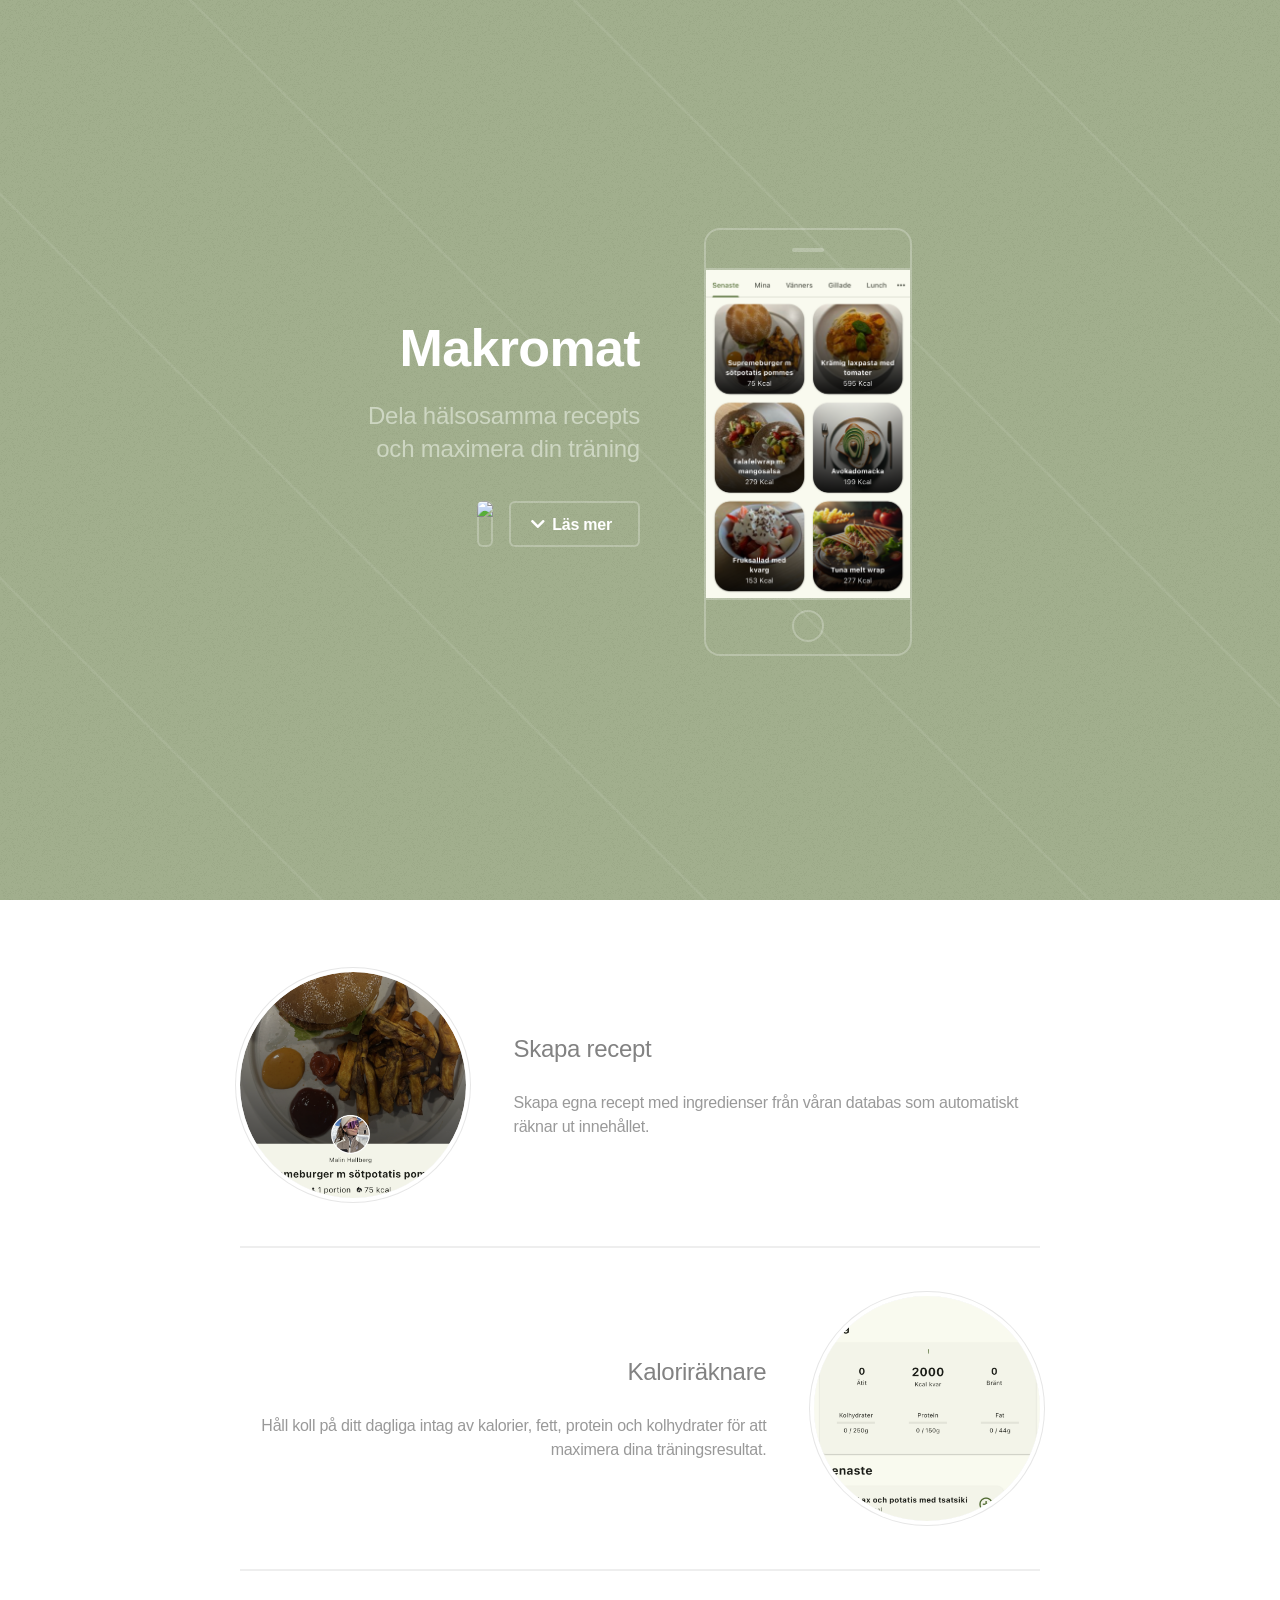
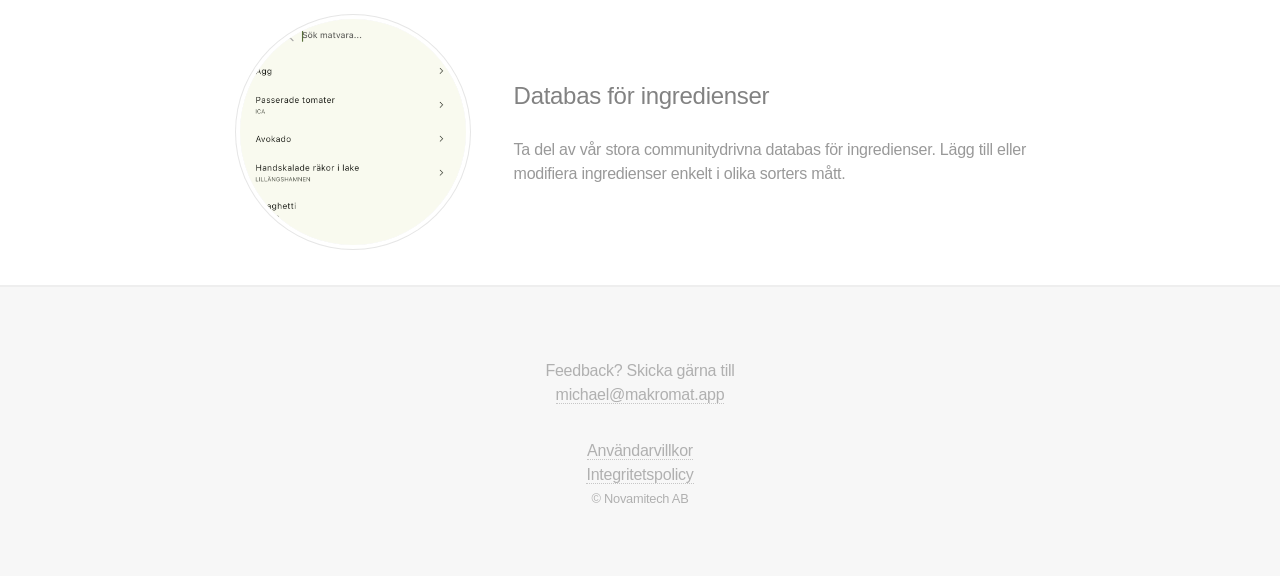
==== index.html @ b559d8cb "add debug log" ====
<!DOCTYPE HTML>
<!--
	Fractal by HTML5 UP
	html5up.net | @ajlkn
	Free for personal and commercial use under the CCA 3.0 license (html5up.net/license)
-->
<html>
	<head>
		  <!-- Open Graph meta tags for social sharing -->
		<meta property="og:title" content="Amazing Recipe on Gains">
		<meta property="og:description" content="Track your nutrition and discover great recipes">
		<meta property="og:image" content="images/screen4.png">
		<meta property="og:type" content="website">
		

		<title>Fractal by HTML5 UP</title>
		<meta charset="utf-8" />
		<meta name="viewport" content="width=device-width, initial-scale=1, user-scalable=no" />
		<link rel="stylesheet" href="assets/css/main.css" />
		<noscript><link rel="stylesheet" href="assets/css/noscript.css" /></noscript>
	</head>
	<body class="is-preload">

		<!-- Header -->
			<header id="header">
				<div class="content">
					<h1><a href="#">Makromat</a></h1>
					<p>Dela hälsosamma recepts <br />
						och maximera din träning
					</p>
					<ul class="actions">
						<li>
							<!-- <a style="border:0px;" href="https://apps.apple.com/app/id1551353775"> -->
								<a style="border:0px;" href="https://apps.apple.com/">
								<img 
								style="border:0px !important; padding:0px;"
								  class="button"
							   src="https://tools.applemediaservices.com/api/badges/download-on-the-app-store/black/en-us?size=250x83&amp;releaseDate=1276560000&h=7e7b68fad19738b5649a1bfb78ff46e9" 
								  >
							  </a>
					
						</li>
						<li><a href="#two" class="button icon solid fa-chevron-down scrolly">Läs mer</a></li>
					</ul>
				</div>
				<div class="image phone"><div class="inner"><img src="images/screen4.png" alt="" /></div></div>
			</header>

		<!-- One -->
			<!-- <section id="one" class="wrapper style2 special">
				<header class="major">
					<h2>Sed ipsum magna lorem tempus amet<br />
					vehicula et gravida elementum</h2>
				</header>
				<ul class="icons major">
					<li><span class="icon solid fa-camera-retro"><span class="label">Shoot</span></span></li>
					<li><span class="icon solid fa-sync"><span class="label">Process</span></span></li>
					<li><span class="icon solid fa-cloud"><span class="label">Upload</span></span></li>
				</ul>
			</section> -->

		<!-- Two -->
			<section id="two" class="wrapper">
				<div class="inner alt">
					<section class="spotlight">
						<div class="image"><img src="images/img1.png" alt="" /></div>
						<div class="content">
							<h3>Skapa recept</h3>
							<p>Skapa egna recept med ingredienser från våran databas som automatiskt räknar ut innehållet.</p>
						</div>
					</section>
					<section class="spotlight">
						<div class="image"><img src="images/img2.png" alt="" /></div>
						<div class="content">
							<h3>Kaloriräknare</h3>
							<p>Håll koll på ditt dagliga intag av kalorier, fett, protein och kolhydrater för att maximera dina träningsresultat.</p>
						</div>
					</section>
					<section class="spotlight">
						<div class="image" ><img src="images/img3.png" alt="" /></div>
						<div class="content">
							<h3>Databas för ingredienser</h3>
							<p>Ta del av vår stora communitydrivna databas för ingredienser. Lägg till eller modifiera ingredienser enkelt i olika sorters mått.</p>
						</div>
					</section>
					<!-- <section class="special">
						<ul class="icons labeled">
							<li><span class="icon solid fa-camera-retro"><span class="label">Ipsum lorem accumsan</span></span></li>
							<li><span class="icon solid fa-sync"><span class="label">Sed vehicula elementum</span></span></li>
							<li><span class="icon solid fa-cloud"><span class="label">Elit fusce consequat</span></span></li>
							<li><span class="icon solid fa-code"><span class="label">Lorem nullam tempus</span></span></li>
							<li><span class="icon solid fa-desktop"><span class="label">Adipiscing amet sapien</span></span></li>
						</ul>
					</section> -->
				</div>
			</section>

		<!-- Three -->
			<!-- <section id="three" class="wrapper style2 special">
				<header class="major">
					<h2>Magna leo sapien gravida</h2>
					<p>Gravida at leo elementum elit fusce accumsan dui libero, quis vehicula<br />
					lectus ultricies eu. In convallis amet leo sapien iaculis efficitur.</p>
				</header>
				<ul class="actions special">
					<li><a href="#" class="button primary icon solid fa-download">Download</a></li>
					<li><a href="#" class="button">Learn More</a></li>
				</ul>
			</section> -->

		<!-- Four -->
		<!--
			<section id="four" class="wrapper">
				<div class="inner">

					<header class="major">
						<h2>Elements</h2>
					</header>

					<section>
						<h4>Text</h4>
						<p>This is <b>bold</b> and this is <strong>strong</strong>. This is <i>italic</i> and this is <em>emphasized</em>.
						This is <sup>superscript</sup> text and this is <sub>subscript</sub> text.
						This is <u>underlined</u> and this is code: <code>for (;;) { ... }</code>. Finally, <a href="#">this is a link</a>.</p>
						<hr />
						<header>
							<h4>Heading with a Subtitle</h4>
							<p>Lorem ipsum dolor sit amet nullam id egestas urna aliquam</p>
						</header>
						<p>Nunc lacinia ante nunc ac lobortis. Interdum adipiscing gravida odio porttitor sem non mi integer non faucibus ornare mi ut ante amet placerat aliquet. Volutpat eu sed ante lacinia sapien lorem accumsan varius montes viverra nibh in adipiscing blandit tempus accumsan.</p>
						<header>
							<h5>Heading with a Subtitle</h5>
							<p>Lorem ipsum dolor sit amet nullam id egestas urna aliquam</p>
						</header>
						<p>Nunc lacinia ante nunc ac lobortis. Interdum adipiscing gravida odio porttitor sem non mi integer non faucibus ornare mi ut ante amet placerat aliquet. Volutpat eu sed ante lacinia sapien lorem accumsan varius montes viverra nibh in adipiscing blandit tempus accumsan.</p>
						<hr />
						<h2>Heading Level 2</h2>
						<h3>Heading Level 3</h3>
						<h4>Heading Level 4</h4>
						<h5>Heading Level 5</h5>
						<h6>Heading Level 6</h6>
						<hr />
						<h5>Blockquote</h5>
						<blockquote>Fringilla nisl. Donec accumsan interdum nisi, quis tincidunt felis sagittis eget tempus euismod. Vestibulum ante ipsum primis in faucibus vestibulum. Blandit adipiscing eu felis iaculis volutpat ac adipiscing accumsan faucibus. Vestibulum ante ipsum primis in faucibus lorem ipsum dolor sit amet nullam adipiscing eu felis.</blockquote>
						<h5>Preformatted</h5>
						<pre><code>i = 0;

while (!deck.isInOrder()) {
  print 'Iteration ' + i;
  deck.shuffle();
  i++;
}

print 'It took ' + i + ' iterations to sort the deck.';</code></pre>
					</section>

					<section>
						<h4>Lists</h4>
						<div class="row">
							<div class="col-6 col-12-medium">
								<h5>Unordered</h5>
								<ul>
									<li>Dolor pulvinar etiam.</li>
									<li>Sagittis adipiscing.</li>
									<li>Felis enim feugiat.</li>
								</ul>
								<h5>Alternate</h5>
								<ul class="alt">
									<li>Dolor pulvinar etiam.</li>
									<li>Sagittis adipiscing.</li>
									<li>Felis enim feugiat.</li>
								</ul>
							</div>
							<div class="col-6 col-12-medium">
								<h5>Ordered</h5>
								<ol>
									<li>Dolor pulvinar etiam.</li>
									<li>Etiam vel felis viverra.</li>
									<li>Felis enim feugiat.</li>
									<li>Dolor pulvinar etiam.</li>
									<li>Etiam vel felis lorem.</li>
									<li>Felis enim et feugiat.</li>
								</ol>
								<h5>Icons</h5>
								<ul class="icons">
									<li><a href="#" class="icon brands fa-twitter"><span class="label">Twitter</span></a></li>
									<li><a href="#" class="icon brands fa-facebook-f"><span class="label">Facebook</span></a></li>
									<li><a href="#" class="icon brands fa-instagram"><span class="label">Instagram</span></a></li>
									<li><a href="#" class="icon brands fa-github"><span class="label">Github</span></a></li>
								</ul>
							</div>
						</div>
						<h5>Actions</h5>
						<div class="row">
							<div class="col-6 col-12-medium">
								<ul class="actions">
									<li><a href="#" class="button primary">Default</a></li>
									<li><a href="#" class="button">Default</a></li>
								</ul>
								<ul class="actions small">
									<li><a href="#" class="button primary small">Small</a></li>
									<li><a href="#" class="button small">Small</a></li>
								</ul>
								<ul class="actions stacked">
									<li><a href="#" class="button primary">Default</a></li>
									<li><a href="#" class="button">Default</a></li>
								</ul>
								<ul class="actions stacked">
									<li><a href="#" class="button primary small">Small</a></li>
									<li><a href="#" class="button small">Small</a></li>
								</ul>
							</div>
							<div class="col-6 col-12-medium">
								<ul class="actions stacked">
									<li><a href="#" class="button primary fit">Default</a></li>
									<li><a href="#" class="button fit">Default</a></li>
								</ul>
								<ul class="actions stacked">
									<li><a href="#" class="button primary small fit">Small</a></li>
									<li><a href="#" class="button small fit">Small</a></li>
								</ul>
							</div>
						</div>
					</section>

					<section>
						<h4>Table</h4>
						<h5>Default</h5>
						<div class="table-wrapper">
							<table>
								<thead>
									<tr>
										<th>Name</th>
										<th>Description</th>
										<th>Price</th>
									</tr>
								</thead>
								<tbody>
									<tr>
										<td>Item One</td>
										<td>Ante turpis integer aliquet porttitor.</td>
										<td>29.99</td>
									</tr>
									<tr>
										<td>Item Two</td>
										<td>Vis ac commodo adipiscing arcu aliquet.</td>
										<td>19.99</td>
									</tr>
									<tr>
										<td>Item Three</td>
										<td> Morbi faucibus arcu accumsan lorem.</td>
										<td>29.99</td>
									</tr>
									<tr>
										<td>Item Four</td>
										<td>Vitae integer tempus condimentum.</td>
										<td>19.99</td>
									</tr>
									<tr>
										<td>Item Five</td>
										<td>Ante turpis integer aliquet porttitor.</td>
										<td>29.99</td>
									</tr>
								</tbody>
								<tfoot>
									<tr>
										<td colspan="2"></td>
										<td>100.00</td>
									</tr>
								</tfoot>
							</table>
						</div>

						<h5>Alternate</h5>
						<div class="table-wrapper">
							<table class="alt">
								<thead>
									<tr>
										<th>Name</th>
										<th>Description</th>
										<th>Price</th>
									</tr>
								</thead>
								<tbody>
									<tr>
										<td>Item One</td>
										<td>Ante turpis integer aliquet porttitor.</td>
										<td>29.99</td>
									</tr>
									<tr>
										<td>Item Two</td>
										<td>Vis ac commodo adipiscing arcu aliquet.</td>
										<td>19.99</td>
									</tr>
									<tr>
										<td>Item Three</td>
										<td> Morbi faucibus arcu accumsan lorem.</td>
										<td>29.99</td>
									</tr>
									<tr>
										<td>Item Four</td>
										<td>Vitae integer tempus condimentum.</td>
										<td>19.99</td>
									</tr>
									<tr>
										<td>Item Five</td>
										<td>Ante turpis integer aliquet porttitor.</td>
										<td>29.99</td>
									</tr>
								</tbody>
								<tfoot>
									<tr>
										<td colspan="2"></td>
										<td>100.00</td>
									</tr>
								</tfoot>
							</table>
						</div>
					</section>

					<section>
						<h4>Buttons</h4>
						<ul class="actions">
							<li><a href="#" class="button primary">Primary</a></li>
							<li><a href="#" class="button">Default</a></li>
						</ul>
						<ul class="actions">
							<li><a href="#" class="button large">Large</a></li>
							<li><a href="#" class="button">Default</a></li>
							<li><a href="#" class="button small">Small</a></li>
						</ul>
						<ul class="actions fit">
							<li><a href="#" class="button fit">Fit</a></li>
							<li><a href="#" class="button primary fit">Fit</a></li>
							<li><a href="#" class="button fit">Fit</a></li>
						</ul>
						<ul class="actions fit small">
							<li><a href="#" class="button primary fit small">Fit + Small</a></li>
							<li><a href="#" class="button fit small">Fit + Small</a></li>
							<li><a href="#" class="button primary fit small">Fit + Small</a></li>
						</ul>
						<ul class="actions">
							<li><a href="#" class="button primary icon solid fa-download">Icon</a></li>
							<li><a href="#" class="button icon solid fa-download">Icon</a></li>
						</ul>
						<ul class="actions">
							<li><span class="button primary disabled">Disabled</span></li>
							<li><span class="button disabled">Disabled</span></li>
						</ul>
					</section>

					<section>
						<h4>Form</h4>
						<form method="post" action="#">
							<div class="row gtr-uniform">
								<div class="col-6 col-12-xsmall">
									<input type="text" name="demo-name" id="demo-name" value="" placeholder="Name" />
								</div>
								<div class="col-6 col-12-xsmall">
									<input type="email" name="demo-email" id="demo-email" value="" placeholder="Email" />
								</div>
								<div class="col-12">
									<select name="demo-category" id="demo-category">
										<option value="">- Category -</option>
										<option value="1">Manufacturing</option>
										<option value="1">Shipping</option>
										<option value="1">Administration</option>
										<option value="1">Human Resources</option>
									</select>
								</div>
								<div class="col-4 col-12-small">
									<input type="radio" id="demo-priority-low" name="demo-priority" checked>
									<label for="demo-priority-low">Low</label>
								</div>
								<div class="col-4 col-12-small">
									<input type="radio" id="demo-priority-normal" name="demo-priority">
									<label for="demo-priority-normal">Normal</label>
								</div>
								<div class="col-4 col-12-small">
									<input type="radio" id="demo-priority-high" name="demo-priority">
									<label for="demo-priority-high">High</label>
								</div>
								<div class="col-6 col-12-small">
									<input type="checkbox" id="demo-copy" name="demo-copy">
									<label for="demo-copy">Email me a copy</label>
								</div>
								<div class="col-6 col-12-small">
									<input type="checkbox" id="demo-human" name="demo-human" checked>
									<label for="demo-human">Not a robot</label>
								</div>
								<div class="col-12">
									<textarea name="demo-message" id="demo-message" placeholder="Enter your message" rows="6"></textarea>
								</div>
								<div class="col-12">
									<ul class="actions">
										<li><input type="submit" value="Send Message" class="primary" /></li>
										<li><input type="reset" value="Reset" /></li>
									</ul>
								</div>
							</div>
						</form>
					</section>

					<section>
						<h4>Image</h4>
						<h5>Fit</h5>
						<div class="box alt">
							<div class="row gtr-uniform">
								<div class="col-12"><span class="image fit"><img src="images/pic04.jpg" alt="" /></span></div>
								<div class="col-4"><span class="image fit"><img src="images/pic01.jpg" alt="" /></span></div>
								<div class="col-4"><span class="image fit"><img src="images/pic02.jpg" alt="" /></span></div>
								<div class="col-4"><span class="image fit"><img src="images/pic03.jpg" alt="" /></span></div>
								<div class="col-4"><span class="image fit"><img src="images/pic02.jpg" alt="" /></span></div>
								<div class="col-4"><span class="image fit"><img src="images/pic03.jpg" alt="" /></span></div>
								<div class="col-4"><span class="image fit"><img src="images/pic01.jpg" alt="" /></span></div>
								<div class="col-4"><span class="image fit"><img src="images/pic03.jpg" alt="" /></span></div>
								<div class="col-4"><span class="image fit"><img src="images/pic01.jpg" alt="" /></span></div>
								<div class="col-4"><span class="image fit"><img src="images/pic02.jpg" alt="" /></span></div>
							</div>
						</div>
						<h5>Left &amp; Right</h5>
						<p><span class="image left"><img src="images/pic05.jpg" alt="" /></span>Fringilla nisl. Donec accumsan interdum nisi, quis tincidunt felis sagittis eget. tempus euismod. Vestibulum ante ipsum primis in faucibus vestibulum. Blandit adipiscing eu felis iaculis volutpat ac adipiscing accumsan eu faucibus. Integer ac pellentesque praesent tincidunt felis sagittis eget. tempus euismod. Vestibulum ante ipsum primis in faucibus vestibulum. Blandit adipiscing eu felis iaculis volutpat ac adipiscing accumsan eu faucibus. Integer ac pellentesque praesent. Donec accumsan interdum nisi, quis tincidunt felis sagittis eget. tempus euismod. Vestibulum ante ipsum primis in faucibus vestibulum. Blandit adipiscing eu felis iaculis volutpat ac adipiscing accumsan eu faucibus. Integer ac pellentesque praesent tincidunt felis sagittis eget. tempus euismod. Vestibulum ante ipsum primis in faucibus vestibulum. Blandit adipiscing eu felis iaculis volutpat ac adipiscing accumsan eu faucibus. Integer ac pellentesque praesent. Blandit adipiscing eu felis iaculis volutpat ac adipiscing accumsan eu faucibus. Integer ac pellentesque praesent tincidunt felis sagittis eget. tempus euismod. Vestibulum ante ipsum primis in faucibus vestibulum. Blandit adipiscing eu felis iaculis volutpat ac adipiscing accumsan eu faucibus. Integer ac pellentesque praesent.</p>
						<p><span class="image right"><img src="images/pic05.jpg" alt="" /></span>Fringilla nisl. Donec accumsan interdum nisi, quis tincidunt felis sagittis eget. tempus euismod. Vestibulum ante ipsum primis in faucibus vestibulum. Blandit adipiscing eu felis iaculis volutpat ac adipiscing accumsan eu faucibus. Integer ac pellentesque praesent tincidunt felis sagittis eget. tempus euismod. Vestibulum ante ipsum primis in faucibus vestibulum. Blandit adipiscing eu felis iaculis volutpat ac adipiscing accumsan eu faucibus. Integer ac pellentesque praesent. Donec accumsan interdum nisi, quis tincidunt felis sagittis eget. tempus euismod. Vestibulum ante ipsum primis in faucibus vestibulum. Blandit adipiscing eu felis iaculis volutpat ac adipiscing accumsan eu faucibus. Integer ac pellentesque praesent tincidunt felis sagittis eget. tempus euismod. Vestibulum ante ipsum primis in faucibus vestibulum. Blandit adipiscing eu felis iaculis volutpat ac adipiscing accumsan eu faucibus. Integer ac pellentesque praesent. Blandit adipiscing eu felis iaculis volutpat ac adipiscing accumsan eu faucibus. Integer ac pellentesque praesent tincidunt felis sagittis eget. tempus euismod. Vestibulum ante ipsum primis in faucibus vestibulum. Blandit adipiscing eu felis iaculis volutpat ac adipiscing accumsan eu faucibus. Integer ac pellentesque praesent.</p>
					</section>

				</div>
			</section>
		-->

		<!-- Footer -->
			<footer id="footer">
				Feedback? Skicka gärna till <br/> 
				<a href="mailto:your-email@example.com">michael@makromat.app</a></p>
				<a href="terms.html">Användarvillkor</a><br>
				<a href="privacy.html">Integritetspolicy</a>
				<p class="copyright">&copy; Novamitech AB</p>
				
			</footer>

		<!-- Scripts -->
			<script src="assets/js/jquery.min.js"></script>
			<script src="assets/js/jquery.scrolly.min.js"></script>
			<script src="assets/js/browser.min.js"></script>
			<script src="assets/js/breakpoints.min.js"></script>
			<script src="assets/js/util.js"></script>
			<script src="assets/js/main.js"></script>


		
			<script>

				function handleDeepLink() {
					const path = window.location.pathname;
					const search = window.location.search;

					console.log("path: " + path);
					console.log("search: " + search);
					
					// If this is a recipe share link, try to open the app
					if (path.startsWith('/recipe/')) {
						// Try to open the app with custom scheme
						const appUrl = `makromat://${path}${search}`;
						window.location.href = appUrl;
						// Fallback to app store after a delay
						setTimeout(() => {
						window.location.href = 'https://apps.apple.com/app/gains-makromat/id6737398853';
						}, 2000);
						return;
					}
					}
					
					
					window.addEventListener('load', function(ev) {
					console.log("load");
					handleDeepLink();
					});
			</script>
	</body>
</html>
---- assets/css/main.css ----
@import url(fontawesome-all.min.css);

/*
	Fractal by HTML5 UP
	html5up.net | @ajlkn
	Free for personal and commercial use under the CCA 3.0 license (html5up.net/license)
*/

  .apple {
	
	height:49px;
  }


html, body, div, span, applet, object,
iframe, h1, h2, h3, h4, h5, h6, p, blockquote,
pre, a, abbr, acronym, address, big, cite,
code, del, dfn, em, img, ins, kbd, q, s, samp,
small, strike, strong, sub, sup, tt, var, b,
u, i, center, dl, dt, dd, ol, ul, li, fieldset,
form, label, legend, table, caption, tbody,
tfoot, thead, tr, th, td, article, aside,
canvas, details, embed, figure, figcaption,
footer, header, hgroup, menu, nav, output, ruby,
section, summary, time, mark, audio, video {
	margin: 0;
	padding: 0;
	border: 0;
	font-size: 100%;
	font: inherit;
	vertical-align: baseline;}

article, aside, details, figcaption, figure,
footer, header, hgroup, menu, nav, section {
	display: block;}

body {
	line-height: 1;
}

ol, ul {
	list-style: none;
}

blockquote, q {
	quotes: none;
}

	blockquote:before, blockquote:after, q:before, q:after {
		content: '';
		content: none;
	}

table {
	border-collapse: collapse;
	border-spacing: 0;
}

body {
	-webkit-text-size-adjust: none;
}

mark {
	background-color: transparent;
	color: inherit;
}

input::-moz-focus-inner {
	border: 0;
	padding: 0;
}

input, select, textarea {
	-moz-appearance: none;
	-webkit-appearance: none;
	-ms-appearance: none;
	appearance: none;
}

/* Basic */

	@-ms-viewport {
		width: device-width;
	}

	body {
		-ms-overflow-style: scrollbar;
	}

	@media screen and (max-width: 360px) {

		html, body {
			min-width: 320px;
		}

	}

	html {
		box-sizing: border-box;
	}

	*, *:before, *:after {
		box-sizing: inherit;
	}

	body {
		background: #ffffff;
	}

		body.is-preload *, body.is-preload *:before, body.is-preload *:after {
			-moz-animation: none !important;
			-webkit-animation: none !important;
			-ms-animation: none !important;
			animation: none !important;
			-moz-transition: none !important;
			-webkit-transition: none !important;
			-ms-transition: none !important;
			transition: none !important;
		}

/* Type */

	body {
		color: #999999;
	}

	html, input, select, textarea {
		font-size: 16pt;
	}

		@media screen and (max-width: 1680px) {

			html, input, select, textarea {
				font-size: 13pt;
			}

		}

		@media screen and (max-width: 1280px) {

			html, input, select, textarea {
				font-size: 12pt;
			}

		}

		@media screen and (max-width: 360px) {

			html, input, select, textarea {
				font-size: 11pt;
			}

		}

	body, input, select, textarea {
		font-family: Arial, Helvetica, sans-serif;
		font-weight: normal;
		line-height: 1.5em;
		letter-spacing: -0.015em;
	}

	a {
		-moz-transition: color 0.2s ease-in-out, border-bottom-color 0.2s ease-in-out;
		-webkit-transition: color 0.2s ease-in-out, border-bottom-color 0.2s ease-in-out;
		-ms-transition: color 0.2s ease-in-out, border-bottom-color 0.2s ease-in-out;
		transition: color 0.2s ease-in-out, border-bottom-color 0.2s ease-in-out;
		text-decoration: none;
		border-bottom: dotted 1px;
	}

		a:hover {
			border-bottom-color: transparent !important;
		}

	strong, b {
		font-weight: bold;
	}

	em, i {
		font-style: italic;
	}

	p {
		margin: 0 0 2em 0;
	}

	h1, h2, h3, h4, h5, h6 {
		font-weight: normal;
		line-height: 1em;
		margin: 0 0 1em 0;
		letter-spacing: -0.0125em;
	}

		h1 a, h2 a, h3 a, h4 a, h5 a, h6 a {
			color: inherit;
			text-decoration: none;
			border-bottom: none;
		}

		@media screen and (max-width: 980px) {

			h1 br, h2 br, h3 br, h4 br, h5 br, h6 br {
				display: none;
			}

		}

	h2 {
		font-size: 1.75em;
		line-height: 1.5em;
	}

	h3 {
		font-size: 1.5em;
		line-height: 1.5em;
	}

	h4 {
		font-size: 1.1em;
		line-height: 1.5em;
	}

	h5 {
		font-size: 0.9em;
		line-height: 1.5em;
	}

	h6 {
		font-size: 0.7em;
		line-height: 1.5em;
	}

	@media screen and (max-width: 736px) {

		h2 {
			font-size: 1.25em;
		}

		h3 {
			font-size: 1.2em;
		}

		h4 {
			font-size: 1em;
		}

	}

	sub {
		font-size: 0.8em;
		position: relative;
		top: 0.5em;
	}

	sup {
		font-size: 0.8em;
		position: relative;
		top: -0.5em;
	}

	blockquote {
		border-left-style: solid;
		border-left-width: 4px;
		font-style: italic;
		margin: 0 0 2em 0;
		padding: 0.5em 0 0.5em 2em;
	}

	code {
		border-radius: 6px;
		border-style: solid;
		border-width: 1px;
		font-family: "Courier New", monospace;
		font-size: 0.9em;
		margin: 0 0.25em;
		padding: 0.25em 0.65em;
	}

	pre {
		-webkit-overflow-scrolling: touch;
		font-family: "Courier New", monospace;
		font-size: 0.9em;
		margin: 0 0 2em 0;
	}

		pre code {
			display: block;
			line-height: 1.75em;
			padding: 1em 1.5em;
			overflow-x: auto;
		}

	hr {
		border: 0;
		border-bottom-style: solid;
		border-bottom-width: 1px;
		margin: 2em 0;
	}

		hr.major {
			margin: 3em 0;
		}

	.align-left {
		text-align: left;
	}

	.align-center {
		text-align: center;
	}

	.align-right {
		text-align: right;
	}

	input, select, textarea {
		color: #999999;
	}

	a {
		color: inherit;
		border-bottom-color: #d6d6d6;
	}

		a:hover {
			color: #4696e5;
		}

	strong, b {
		color: #828282;
	}

	h1, h2, h3, h4, h5, h6 {
		color: #828282;
	}

	blockquote {
		border-left-color: #e6e6e6;
	}

	code {
		background: rgba(144, 144, 144, 0.075);
		border-color: #e6e6e6;
	}

	hr {
		border-bottom-color: #e6e6e6;
	}

/* Row */

	.row {
		display: flex;
		flex-wrap: wrap;
		box-sizing: border-box;
		align-items: stretch;
	}

		.row > * {
			box-sizing: border-box;
		}

		.row.gtr-uniform > * > :last-child {
			margin-bottom: 0;
		}

		.row.aln-left {
			justify-content: flex-start;
		}

		.row.aln-center {
			justify-content: center;
		}

		.row.aln-right {
			justify-content: flex-end;
		}

		.row.aln-top {
			align-items: flex-start;
		}

		.row.aln-middle {
			align-items: center;
		}

		.row.aln-bottom {
			align-items: flex-end;
		}

		.row > .imp {
			order: -1;
		}

		.row > .col-1 {
			width: 8.33333%;
		}

		.row > .off-1 {
			margin-left: 8.33333%;
		}

		.row > .col-2 {
			width: 16.66667%;
		}

		.row > .off-2 {
			margin-left: 16.66667%;
		}

		.row > .col-3 {
			width: 25%;
		}

		.row > .off-3 {
			margin-left: 25%;
		}

		.row > .col-4 {
			width: 33.33333%;
		}

		.row > .off-4 {
			margin-left: 33.33333%;
		}

		.row > .col-5 {
			width: 41.66667%;
		}

		.row > .off-5 {
			margin-left: 41.66667%;
		}

		.row > .col-6 {
			width: 50%;
		}

		.row > .off-6 {
			margin-left: 50%;
		}

		.row > .col-7 {
			width: 58.33333%;
		}

		.row > .off-7 {
			margin-left: 58.33333%;
		}

		.row > .col-8 {
			width: 66.66667%;
		}

		.row > .off-8 {
			margin-left: 66.66667%;
		}

		.row > .col-9 {
			width: 75%;
		}

		.row > .off-9 {
			margin-left: 75%;
		}

		.row > .col-10 {
			width: 83.33333%;
		}

		.row > .off-10 {
			margin-left: 83.33333%;
		}

		.row > .col-11 {
			width: 91.66667%;
		}

		.row > .off-11 {
			margin-left: 91.66667%;
		}

		.row > .col-12 {
			width: 100%;
		}

		.row > .off-12 {
			margin-left: 100%;
		}

		.row.gtr-0 {
			margin-top: 0;
			margin-left: 0em;
		}

			.row.gtr-0 > * {
				padding: 0 0 0 0em;
			}

			.row.gtr-0.gtr-uniform {
				margin-top: 0em;
			}

				.row.gtr-0.gtr-uniform > * {
					padding-top: 0em;
				}

		.row.gtr-25 {
			margin-top: 0;
			margin-left: -0.375em;
		}

			.row.gtr-25 > * {
				padding: 0 0 0 0.375em;
			}

			.row.gtr-25.gtr-uniform {
				margin-top: -0.375em;
			}

				.row.gtr-25.gtr-uniform > * {
					padding-top: 0.375em;
				}

		.row.gtr-50 {
			margin-top: 0;
			margin-left: -0.75em;
		}

			.row.gtr-50 > * {
				padding: 0 0 0 0.75em;
			}

			.row.gtr-50.gtr-uniform {
				margin-top: -0.75em;
			}

				.row.gtr-50.gtr-uniform > * {
					padding-top: 0.75em;
				}

		.row {
			margin-top: 0;
			margin-left: -1.5em;
		}

			.row > * {
				padding: 0 0 0 1.5em;
			}

			.row.gtr-uniform {
				margin-top: -1.5em;
			}

				.row.gtr-uniform > * {
					padding-top: 1.5em;
				}

		.row.gtr-150 {
			margin-top: 0;
			margin-left: -2.25em;
		}

			.row.gtr-150 > * {
				padding: 0 0 0 2.25em;
			}

			.row.gtr-150.gtr-uniform {
				margin-top: -2.25em;
			}

				.row.gtr-150.gtr-uniform > * {
					padding-top: 2.25em;
				}

		.row.gtr-200 {
			margin-top: 0;
			margin-left: -3em;
		}

			.row.gtr-200 > * {
				padding: 0 0 0 3em;
			}

			.row.gtr-200.gtr-uniform {
				margin-top: -3em;
			}

				.row.gtr-200.gtr-uniform > * {
					padding-top: 3em;
				}

		@media screen and (max-width: 1680px) {

			.row {
				display: flex;
				flex-wrap: wrap;
				box-sizing: border-box;
				align-items: stretch;
			}

				.row > * {
					box-sizing: border-box;
				}

				.row.gtr-uniform > * > :last-child {
					margin-bottom: 0;
				}

				.row.aln-left {
					justify-content: flex-start;
				}

				.row.aln-center {
					justify-content: center;
				}

				.row.aln-right {
					justify-content: flex-end;
				}

				.row.aln-top {
					align-items: flex-start;
				}

				.row.aln-middle {
					align-items: center;
				}

				.row.aln-bottom {
					align-items: flex-end;
				}

				.row > .imp-xlarge {
					order: -1;
				}

				.row > .col-1-xlarge {
					width: 8.33333%;
				}

				.row > .off-1-xlarge {
					margin-left: 8.33333%;
				}

				.row > .col-2-xlarge {
					width: 16.66667%;
				}

				.row > .off-2-xlarge {
					margin-left: 16.66667%;
				}

				.row > .col-3-xlarge {
					width: 25%;
				}

				.row > .off-3-xlarge {
					margin-left: 25%;
				}

				.row > .col-4-xlarge {
					width: 33.33333%;
				}

				.row > .off-4-xlarge {
					margin-left: 33.33333%;
				}

				.row > .col-5-xlarge {
					width: 41.66667%;
				}

				.row > .off-5-xlarge {
					margin-left: 41.66667%;
				}

				.row > .col-6-xlarge {
					width: 50%;
				}

				.row > .off-6-xlarge {
					margin-left: 50%;
				}

				.row > .col-7-xlarge {
					width: 58.33333%;
				}

				.row > .off-7-xlarge {
					margin-left: 58.33333%;
				}

				.row > .col-8-xlarge {
					width: 66.66667%;
				}

				.row > .off-8-xlarge {
					margin-left: 66.66667%;
				}

				.row > .col-9-xlarge {
					width: 75%;
				}

				.row > .off-9-xlarge {
					margin-left: 75%;
				}

				.row > .col-10-xlarge {
					width: 83.33333%;
				}

				.row > .off-10-xlarge {
					margin-left: 83.33333%;
				}

				.row > .col-11-xlarge {
					width: 91.66667%;
				}

				.row > .off-11-xlarge {
					margin-left: 91.66667%;
				}

				.row > .col-12-xlarge {
					width: 100%;
				}

				.row > .off-12-xlarge {
					margin-left: 100%;
				}

				.row.gtr-0 {
					margin-top: 0;
					margin-left: 0em;
				}

					.row.gtr-0 > * {
						padding: 0 0 0 0em;
					}

					.row.gtr-0.gtr-uniform {
						margin-top: 0em;
					}

						.row.gtr-0.gtr-uniform > * {
							padding-top: 0em;
						}

				.row.gtr-25 {
					margin-top: 0;
					margin-left: -0.375em;
				}

					.row.gtr-25 > * {
						padding: 0 0 0 0.375em;
					}

					.row.gtr-25.gtr-uniform {
						margin-top: -0.375em;
					}

						.row.gtr-25.gtr-uniform > * {
							padding-top: 0.375em;
						}

				.row.gtr-50 {
					margin-top: 0;
					margin-left: -0.75em;
				}

					.row.gtr-50 > * {
						padding: 0 0 0 0.75em;
					}

					.row.gtr-50.gtr-uniform {
						margin-top: -0.75em;
					}

						.row.gtr-50.gtr-uniform > * {
							padding-top: 0.75em;
						}

				.row {
					margin-top: 0;
					margin-left: -1.5em;
				}

					.row > * {
						padding: 0 0 0 1.5em;
					}

					.row.gtr-uniform {
						margin-top: -1.5em;
					}

						.row.gtr-uniform > * {
							padding-top: 1.5em;
						}

				.row.gtr-150 {
					margin-top: 0;
					margin-left: -2.25em;
				}

					.row.gtr-150 > * {
						padding: 0 0 0 2.25em;
					}

					.row.gtr-150.gtr-uniform {
						margin-top: -2.25em;
					}

						.row.gtr-150.gtr-uniform > * {
							padding-top: 2.25em;
						}

				.row.gtr-200 {
					margin-top: 0;
					margin-left: -3em;
				}

					.row.gtr-200 > * {
						padding: 0 0 0 3em;
					}

					.row.gtr-200.gtr-uniform {
						margin-top: -3em;
					}

						.row.gtr-200.gtr-uniform > * {
							padding-top: 3em;
						}

		}

		@media screen and (max-width: 1280px) {

			.row {
				display: flex;
				flex-wrap: wrap;
				box-sizing: border-box;
				align-items: stretch;
			}

				.row > * {
					box-sizing: border-box;
				}

				.row.gtr-uniform > * > :last-child {
					margin-bottom: 0;
				}

				.row.aln-left {
					justify-content: flex-start;
				}

				.row.aln-center {
					justify-content: center;
				}

				.row.aln-right {
					justify-content: flex-end;
				}

				.row.aln-top {
					align-items: flex-start;
				}

				.row.aln-middle {
					align-items: center;
				}

				.row.aln-bottom {
					align-items: flex-end;
				}

				.row > .imp-large {
					order: -1;
				}

				.row > .col-1-large {
					width: 8.33333%;
				}

				.row > .off-1-large {
					margin-left: 8.33333%;
				}

				.row > .col-2-large {
					width: 16.66667%;
				}

				.row > .off-2-large {
					margin-left: 16.66667%;
				}

				.row > .col-3-large {
					width: 25%;
				}

				.row > .off-3-large {
					margin-left: 25%;
				}

				.row > .col-4-large {
					width: 33.33333%;
				}

				.row > .off-4-large {
					margin-left: 33.33333%;
				}

				.row > .col-5-large {
					width: 41.66667%;
				}

				.row > .off-5-large {
					margin-left: 41.66667%;
				}

				.row > .col-6-large {
					width: 50%;
				}

				.row > .off-6-large {
					margin-left: 50%;
				}

				.row > .col-7-large {
					width: 58.33333%;
				}

				.row > .off-7-large {
					margin-left: 58.33333%;
				}

				.row > .col-8-large {
					width: 66.66667%;
				}

				.row > .off-8-large {
					margin-left: 66.66667%;
				}

				.row > .col-9-large {
					width: 75%;
				}

				.row > .off-9-large {
					margin-left: 75%;
				}

				.row > .col-10-large {
					width: 83.33333%;
				}

				.row > .off-10-large {
					margin-left: 83.33333%;
				}

				.row > .col-11-large {
					width: 91.66667%;
				}

				.row > .off-11-large {
					margin-left: 91.66667%;
				}

				.row > .col-12-large {
					width: 100%;
				}

				.row > .off-12-large {
					margin-left: 100%;
				}

				.row.gtr-0 {
					margin-top: 0;
					margin-left: 0em;
				}

					.row.gtr-0 > * {
						padding: 0 0 0 0em;
					}

					.row.gtr-0.gtr-uniform {
						margin-top: 0em;
					}

						.row.gtr-0.gtr-uniform > * {
							padding-top: 0em;
						}

				.row.gtr-25 {
					margin-top: 0;
					margin-left: -0.375em;
				}

					.row.gtr-25 > * {
						padding: 0 0 0 0.375em;
					}

					.row.gtr-25.gtr-uniform {
						margin-top: -0.375em;
					}

						.row.gtr-25.gtr-uniform > * {
							padding-top: 0.375em;
						}

				.row.gtr-50 {
					margin-top: 0;
					margin-left: -0.75em;
				}

					.row.gtr-50 > * {
						padding: 0 0 0 0.75em;
					}

					.row.gtr-50.gtr-uniform {
						margin-top: -0.75em;
					}

						.row.gtr-50.gtr-uniform > * {
							padding-top: 0.75em;
						}

				.row {
					margin-top: 0;
					margin-left: -1.5em;
				}

					.row > * {
						padding: 0 0 0 1.5em;
					}

					.row.gtr-uniform {
						margin-top: -1.5em;
					}

						.row.gtr-uniform > * {
							padding-top: 1.5em;
						}

				.row.gtr-150 {
					margin-top: 0;
					margin-left: -2.25em;
				}

					.row.gtr-150 > * {
						padding: 0 0 0 2.25em;
					}

					.row.gtr-150.gtr-uniform {
						margin-top: -2.25em;
					}

						.row.gtr-150.gtr-uniform > * {
							padding-top: 2.25em;
						}

				.row.gtr-200 {
					margin-top: 0;
					margin-left: -3em;
				}

					.row.gtr-200 > * {
						padding: 0 0 0 3em;
					}

					.row.gtr-200.gtr-uniform {
						margin-top: -3em;
					}

						.row.gtr-200.gtr-uniform > * {
							padding-top: 3em;
						}

		}

		@media screen and (max-width: 980px) {

			.row {
				display: flex;
				flex-wrap: wrap;
				box-sizing: border-box;
				align-items: stretch;
			}

				.row > * {
					box-sizing: border-box;
				}

				.row.gtr-uniform > * > :last-child {
					margin-bottom: 0;
				}

				.row.aln-left {
					justify-content: flex-start;
				}

				.row.aln-center {
					justify-content: center;
				}

				.row.aln-right {
					justify-content: flex-end;
				}

				.row.aln-top {
					align-items: flex-start;
				}

				.row.aln-middle {
					align-items: center;
				}

				.row.aln-bottom {
					align-items: flex-end;
				}

				.row > .imp-medium {
					order: -1;
				}

				.row > .col-1-medium {
					width: 8.33333%;
				}

				.row > .off-1-medium {
					margin-left: 8.33333%;
				}

				.row > .col-2-medium {
					width: 16.66667%;
				}

				.row > .off-2-medium {
					margin-left: 16.66667%;
				}

				.row > .col-3-medium {
					width: 25%;
				}

				.row > .off-3-medium {
					margin-left: 25%;
				}

				.row > .col-4-medium {
					width: 33.33333%;
				}

				.row > .off-4-medium {
					margin-left: 33.33333%;
				}

				.row > .col-5-medium {
					width: 41.66667%;
				}

				.row > .off-5-medium {
					margin-left: 41.66667%;
				}

				.row > .col-6-medium {
					width: 50%;
				}

				.row > .off-6-medium {
					margin-left: 50%;
				}

				.row > .col-7-medium {
					width: 58.33333%;
				}

				.row > .off-7-medium {
					margin-left: 58.33333%;
				}

				.row > .col-8-medium {
					width: 66.66667%;
				}

				.row > .off-8-medium {
					margin-left: 66.66667%;
				}

				.row > .col-9-medium {
					width: 75%;
				}

				.row > .off-9-medium {
					margin-left: 75%;
				}

				.row > .col-10-medium {
					width: 83.33333%;
				}

				.row > .off-10-medium {
					margin-left: 83.33333%;
				}

				.row > .col-11-medium {
					width: 91.66667%;
				}

				.row > .off-11-medium {
					margin-left: 91.66667%;
				}

				.row > .col-12-medium {
					width: 100%;
				}

				.row > .off-12-medium {
					margin-left: 100%;
				}

				.row.gtr-0 {
					margin-top: 0;
					margin-left: 0em;
				}

					.row.gtr-0 > * {
						padding: 0 0 0 0em;
					}

					.row.gtr-0.gtr-uniform {
						margin-top: 0em;
					}

						.row.gtr-0.gtr-uniform > * {
							padding-top: 0em;
						}

				.row.gtr-25 {
					margin-top: 0;
					margin-left: -0.375em;
				}

					.row.gtr-25 > * {
						padding: 0 0 0 0.375em;
					}

					.row.gtr-25.gtr-uniform {
						margin-top: -0.375em;
					}

						.row.gtr-25.gtr-uniform > * {
							padding-top: 0.375em;
						}

				.row.gtr-50 {
					margin-top: 0;
					margin-left: -0.75em;
				}

					.row.gtr-50 > * {
						padding: 0 0 0 0.75em;
					}

					.row.gtr-50.gtr-uniform {
						margin-top: -0.75em;
					}

						.row.gtr-50.gtr-uniform > * {
							padding-top: 0.75em;
						}

				.row {
					margin-top: 0;
					margin-left: -1.5em;
				}

					.row > * {
						padding: 0 0 0 1.5em;
					}

					.row.gtr-uniform {
						margin-top: -1.5em;
					}

						.row.gtr-uniform > * {
							padding-top: 1.5em;
						}

				.row.gtr-150 {
					margin-top: 0;
					margin-left: -2.25em;
				}

					.row.gtr-150 > * {
						padding: 0 0 0 2.25em;
					}

					.row.gtr-150.gtr-uniform {
						margin-top: -2.25em;
					}

						.row.gtr-150.gtr-uniform > * {
							padding-top: 2.25em;
						}

				.row.gtr-200 {
					margin-top: 0;
					margin-left: -3em;
				}

					.row.gtr-200 > * {
						padding: 0 0 0 3em;
					}

					.row.gtr-200.gtr-uniform {
						margin-top: -3em;
					}

						.row.gtr-200.gtr-uniform > * {
							padding-top: 3em;
						}

		}

		@media screen and (max-width: 736px) {

			.row {
				display: flex;
				flex-wrap: wrap;
				box-sizing: border-box;
				align-items: stretch;
			}

				.row > * {
					box-sizing: border-box;
				}

				.row.gtr-uniform > * > :last-child {
					margin-bottom: 0;
				}

				.row.aln-left {
					justify-content: flex-start;
				}

				.row.aln-center {
					justify-content: center;
				}

				.row.aln-right {
					justify-content: flex-end;
				}

				.row.aln-top {
					align-items: flex-start;
				}

				.row.aln-middle {
					align-items: center;
				}

				.row.aln-bottom {
					align-items: flex-end;
				}

				.row > .imp-small {
					order: -1;
				}

				.row > .col-1-small {
					width: 8.33333%;
				}

				.row > .off-1-small {
					margin-left: 8.33333%;
				}

				.row > .col-2-small {
					width: 16.66667%;
				}

				.row > .off-2-small {
					margin-left: 16.66667%;
				}

				.row > .col-3-small {
					width: 25%;
				}

				.row > .off-3-small {
					margin-left: 25%;
				}

				.row > .col-4-small {
					width: 33.33333%;
				}

				.row > .off-4-small {
					margin-left: 33.33333%;
				}

				.row > .col-5-small {
					width: 41.66667%;
				}

				.row > .off-5-small {
					margin-left: 41.66667%;
				}

				.row > .col-6-small {
					width: 50%;
				}

				.row > .off-6-small {
					margin-left: 50%;
				}

				.row > .col-7-small {
					width: 58.33333%;
				}

				.row > .off-7-small {
					margin-left: 58.33333%;
				}

				.row > .col-8-small {
					width: 66.66667%;
				}

				.row > .off-8-small {
					margin-left: 66.66667%;
				}

				.row > .col-9-small {
					width: 75%;
				}

				.row > .off-9-small {
					margin-left: 75%;
				}

				.row > .col-10-small {
					width: 83.33333%;
				}

				.row > .off-10-small {
					margin-left: 83.33333%;
				}

				.row > .col-11-small {
					width: 91.66667%;
				}

				.row > .off-11-small {
					margin-left: 91.66667%;
				}

				.row > .col-12-small {
					width: 100%;
				}

				.row > .off-12-small {
					margin-left: 100%;
				}

				.row.gtr-0 {
					margin-top: 0;
					margin-left: 0em;
				}

					.row.gtr-0 > * {
						padding: 0 0 0 0em;
					}

					.row.gtr-0.gtr-uniform {
						margin-top: 0em;
					}

						.row.gtr-0.gtr-uniform > * {
							padding-top: 0em;
						}

				.row.gtr-25 {
					margin-top: 0;
					margin-left: -0.375em;
				}

					.row.gtr-25 > * {
						padding: 0 0 0 0.375em;
					}

					.row.gtr-25.gtr-uniform {
						margin-top: -0.375em;
					}

						.row.gtr-25.gtr-uniform > * {
							padding-top: 0.375em;
						}

				.row.gtr-50 {
					margin-top: 0;
					margin-left: -0.75em;
				}

					.row.gtr-50 > * {
						padding: 0 0 0 0.75em;
					}

					.row.gtr-50.gtr-uniform {
						margin-top: -0.75em;
					}

						.row.gtr-50.gtr-uniform > * {
							padding-top: 0.75em;
						}

				.row {
					margin-top: 0;
					margin-left: -1.5em;
				}

					.row > * {
						padding: 0 0 0 1.5em;
					}

					.row.gtr-uniform {
						margin-top: -1.5em;
					}

						.row.gtr-uniform > * {
							padding-top: 1.5em;
						}

				.row.gtr-150 {
					margin-top: 0;
					margin-left: -2.25em;
				}

					.row.gtr-150 > * {
						padding: 0 0 0 2.25em;
					}

					.row.gtr-150.gtr-uniform {
						margin-top: -2.25em;
					}

						.row.gtr-150.gtr-uniform > * {
							padding-top: 2.25em;
						}

				.row.gtr-200 {
					margin-top: 0;
					margin-left: -3em;
				}

					.row.gtr-200 > * {
						padding: 0 0 0 3em;
					}

					.row.gtr-200.gtr-uniform {
						margin-top: -3em;
					}

						.row.gtr-200.gtr-uniform > * {
							padding-top: 3em;
						}

		}

		@media screen and (max-width: 480px) {

			.row {
				display: flex;
				flex-wrap: wrap;
				box-sizing: border-box;
				align-items: stretch;
			}

				.row > * {
					box-sizing: border-box;
				}

				.row.gtr-uniform > * > :last-child {
					margin-bottom: 0;
				}

				.row.aln-left {
					justify-content: flex-start;
				}

				.row.aln-center {
					justify-content: center;
				}

				.row.aln-right {
					justify-content: flex-end;
				}

				.row.aln-top {
					align-items: flex-start;
				}

				.row.aln-middle {
					align-items: center;
				}

				.row.aln-bottom {
					align-items: flex-end;
				}

				.row > .imp-xsmall {
					order: -1;
				}

				.row > .col-1-xsmall {
					width: 8.33333%;
				}

				.row > .off-1-xsmall {
					margin-left: 8.33333%;
				}

				.row > .col-2-xsmall {
					width: 16.66667%;
				}

				.row > .off-2-xsmall {
					margin-left: 16.66667%;
				}

				.row > .col-3-xsmall {
					width: 25%;
				}

				.row > .off-3-xsmall {
					margin-left: 25%;
				}

				.row > .col-4-xsmall {
					width: 33.33333%;
				}

				.row > .off-4-xsmall {
					margin-left: 33.33333%;
				}

				.row > .col-5-xsmall {
					width: 41.66667%;
				}

				.row > .off-5-xsmall {
					margin-left: 41.66667%;
				}

				.row > .col-6-xsmall {
					width: 50%;
				}

				.row > .off-6-xsmall {
					margin-left: 50%;
				}

				.row > .col-7-xsmall {
					width: 58.33333%;
				}

				.row > .off-7-xsmall {
					margin-left: 58.33333%;
				}

				.row > .col-8-xsmall {
					width: 66.66667%;
				}

				.row > .off-8-xsmall {
					margin-left: 66.66667%;
				}

				.row > .col-9-xsmall {
					width: 75%;
				}

				.row > .off-9-xsmall {
					margin-left: 75%;
				}

				.row > .col-10-xsmall {
					width: 83.33333%;
				}

				.row > .off-10-xsmall {
					margin-left: 83.33333%;
				}

				.row > .col-11-xsmall {
					width: 91.66667%;
				}

				.row > .off-11-xsmall {
					margin-left: 91.66667%;
				}

				.row > .col-12-xsmall {
					width: 100%;
				}

				.row > .off-12-xsmall {
					margin-left: 100%;
				}

				.row.gtr-0 {
					margin-top: 0;
					margin-left: 0em;
				}

					.row.gtr-0 > * {
						padding: 0 0 0 0em;
					}

					.row.gtr-0.gtr-uniform {
						margin-top: 0em;
					}

						.row.gtr-0.gtr-uniform > * {
							padding-top: 0em;
						}

				.row.gtr-25 {
					margin-top: 0;
					margin-left: -0.375em;
				}

					.row.gtr-25 > * {
						padding: 0 0 0 0.375em;
					}

					.row.gtr-25.gtr-uniform {
						margin-top: -0.375em;
					}

						.row.gtr-25.gtr-uniform > * {
							padding-top: 0.375em;
						}

				.row.gtr-50 {
					margin-top: 0;
					margin-left: -0.75em;
				}

					.row.gtr-50 > * {
						padding: 0 0 0 0.75em;
					}

					.row.gtr-50.gtr-uniform {
						margin-top: -0.75em;
					}

						.row.gtr-50.gtr-uniform > * {
							padding-top: 0.75em;
						}

				.row {
					margin-top: 0;
					margin-left: -1.5em;
				}

					.row > * {
						padding: 0 0 0 1.5em;
					}

					.row.gtr-uniform {
						margin-top: -1.5em;
					}

						.row.gtr-uniform > * {
							padding-top: 1.5em;
						}

				.row.gtr-150 {
					margin-top: 0;
					margin-left: -2.25em;
				}

					.row.gtr-150 > * {
						padding: 0 0 0 2.25em;
					}

					.row.gtr-150.gtr-uniform {
						margin-top: -2.25em;
					}

						.row.gtr-150.gtr-uniform > * {
							padding-top: 2.25em;
						}

				.row.gtr-200 {
					margin-top: 0;
					margin-left: -3em;
				}

					.row.gtr-200 > * {
						padding: 0 0 0 3em;
					}

					.row.gtr-200.gtr-uniform {
						margin-top: -3em;
					}

						.row.gtr-200.gtr-uniform > * {
							padding-top: 3em;
						}

		}

/* Box */

	.box {
		border-radius: 6px;
		border: solid 1px #e6e6e6;
		margin-bottom: 2em;
		padding: 1.5em;
	}

		.box > :last-child,
		.box > :last-child > :last-child,
		.box > :last-child > :last-child > :last-child {
			margin-bottom: 0;
		}

		.box.alt {
			border: 0;
			border-radius: 0;
			padding: 0;
		}


/* Button */

	input[type="submit"],
	input[type="reset"],
	input[type="button"],
	button,
	.button {
		-moz-appearance: none;
		-webkit-appearance: none;
		-ms-appearance: none;
		appearance: none;
		-moz-transition: background-color 0.2s ease-in-out, color 0.2s ease-in-out;
		-webkit-transition: background-color 0.2s ease-in-out, color 0.2s ease-in-out;
		-ms-transition: background-color 0.2s ease-in-out, color 0.2s ease-in-out;
		transition: background-color 0.2s ease-in-out, color 0.2s ease-in-out;
		border-radius: 6px;
		border: 0;
		cursor: pointer;
		display: inline-block;
		font-weight: bold;
		height: 2.85em;
		line-height: 2.95em;
		padding: 0 1.75em;
		text-align: center;
		text-decoration: none;
		white-space: nowrap;
	}

		input[type="submit"].icon,
		input[type="reset"].icon,
		input[type="button"].icon,
		button.icon,
		.button.icon {
			padding-left: 1.35em;
		}

			input[type="submit"].icon:before,
			input[type="reset"].icon:before,
			input[type="button"].icon:before,
			button.icon:before,
			.button.icon:before {
				margin-right: 0.5em;
			}

		input[type="submit"].fit,
		input[type="reset"].fit,
		input[type="button"].fit,
		button.fit,
		.button.fit {
			width: 100%;
		}

		input[type="submit"].small,
		input[type="reset"].small,
		input[type="button"].small,
		button.small,
		.button.small {
			font-size: 0.8em;
		}

		input[type="submit"].large,
		input[type="reset"].large,
		input[type="button"].large,
		button.large,
		.button.large {
			font-size: 1.35em;
		}

		input[type="submit"].disabled, input[type="submit"]:disabled,
		input[type="reset"].disabled,
		input[type="reset"]:disabled,
		input[type="button"].disabled,
		input[type="button"]:disabled,
		button.disabled,
		button:disabled,
		.button.disabled,
		.button:disabled {
			pointer-events: none;
			cursor: default;
			opacity: 0.25;
		}

		@media screen and (max-width: 480px) {

			input[type="submit"].icon,
			input[type="reset"].icon,
			input[type="button"].icon,
			button.icon,
			.button.icon {
				padding: 0;
			}

		}

	@media screen and (max-width: 480px) and (orientation: portrait) {

		input[type="submit"],
		input[type="reset"],
		input[type="button"],
		button,
		.button {
			padding: 0;
		}

	}

	input[type="submit"],
	input[type="reset"],
	input[type="button"],
	button,
	.button {
		background-color: transparent;
		color: #828282 !important;
		box-shadow: inset 0 0 0 2px #e6e6e6;
	}

		input[type="submit"]:hover,
		input[type="reset"]:hover,
		input[type="button"]:hover,
		button:hover,
		.button:hover {
			background-color: rgba(144, 144, 144, 0.075);
		}

		input[type="submit"]:active,
		input[type="reset"]:active,
		input[type="button"]:active,
		button:active,
		.button:active {
			background-color: rgba(144, 144, 144, 0.15);
		}

		input[type="submit"].primary,
		input[type="reset"].primary,
		input[type="button"].primary,
		button.primary,
		.button.primary {
			box-shadow: none;
			background-color: #4696e5;
			color: #ffffff !important;
		}

			input[type="submit"].primary:hover,
			input[type="reset"].primary:hover,
			input[type="button"].primary:hover,
			button.primary:hover,
			.button.primary:hover {
				background-color: #5ca3e8;
			}

			input[type="submit"].primary:active,
			input[type="reset"].primary:active,
			input[type="button"].primary:active,
			button.primary:active,
			.button.primary:active {
				background-color: #3089e2;
			}

/* Form */

	form {
		margin: 0 0 2em 0;
	}

	label {
		display: block;
		font-size: 0.9em;
		font-weight: bold;
		margin: 0 0 1em 0;
	}

	input[type="text"],
	input[type="password"],
	input[type="email"],
	select,
	textarea {
		-moz-appearance: none;
		-webkit-appearance: none;
		-ms-appearance: none;
		appearance: none;
		border-radius: 6px;
		border: none;
		border-style: solid;
		border-width: 1px;
		color: inherit;
		display: block;
		outline: 0;
		padding: 0 1em;
		text-decoration: none;
		width: 100%;
	}

		input[type="text"]:invalid,
		input[type="password"]:invalid,
		input[type="email"]:invalid,
		select:invalid,
		textarea:invalid {
			box-shadow: none;
		}

	select {
		background-image: url("data:image/svg+xml;charset=utf8,%3Csvg xmlns='http://www.w3.org/2000/svg' width='40' height='40' preserveAspectRatio='none' viewBox='0 0 40 40'%3E%3Cpath d='M9.4,12.3l10.4,10.4l10.4-10.4c0.2-0.2,0.5-0.4,0.9-0.4c0.3,0,0.6,0.1,0.9,0.4l3.3,3.3c0.2,0.2,0.4,0.5,0.4,0.9 c0,0.4-0.1,0.6-0.4,0.9L20.7,31.9c-0.2,0.2-0.5,0.4-0.9,0.4c-0.3,0-0.6-0.1-0.9-0.4L4.3,17.3c-0.2-0.2-0.4-0.5-0.4-0.9 c0-0.4,0.1-0.6,0.4-0.9l3.3-3.3c0.2-0.2,0.5-0.4,0.9-0.4S9.1,12.1,9.4,12.3z' fill='%23e6e6e6' /%3E%3C/svg%3E");
		background-size: 1.25rem;
		background-repeat: no-repeat;
		background-position: calc(100% - 1rem) center;
		height: 2.75em;
		padding-right: 2.75em;
		text-overflow: ellipsis;
	}

		select option {
			color: #828282;
			background: #ffffff;
		}

		select:focus::-ms-value {
			background-color: transparent;
		}

		select::-ms-expand {
			display: none;
		}

	input[type="text"],
	input[type="password"],
	input[type="email"],
	select {
		height: 2.75em;
	}

	textarea {
		padding: 0.75em 1em;
	}

	input[type="checkbox"],
	input[type="radio"] {
		-moz-appearance: none;
		-webkit-appearance: none;
		-ms-appearance: none;
		appearance: none;
		display: block;
		float: left;
		margin-right: -2em;
		opacity: 0;
		width: 1em;
		z-index: -1;
	}

		input[type="checkbox"] + label,
		input[type="radio"] + label {
			text-decoration: none;
			cursor: pointer;
			display: inline-block;
			font-size: 1em;
			font-weight: normal;
			padding-left: 2.4em;
			padding-right: 0.75em;
			position: relative;
		}

			input[type="checkbox"] + label:before,
			input[type="radio"] + label:before {
				-moz-osx-font-smoothing: grayscale;
				-webkit-font-smoothing: antialiased;
				display: inline-block;
				font-style: normal;
				font-variant: normal;
				text-rendering: auto;
				line-height: 1;
				text-transform: none !important;
				font-family: 'Font Awesome 5 Free';
				font-weight: 900;
			}

			input[type="checkbox"] + label:before,
			input[type="radio"] + label:before {
				border-radius: 6px;
				border-style: solid;
				border-width: 1px;
				content: '';
				display: inline-block;
				font-size: 0.8em;
				height: 2.0625em;
				left: 0;
				line-height: 2.0625em;
				position: absolute;
				text-align: center;
				top: 0;
				width: 2.0625em;
			}

		input[type="checkbox"]:checked + label:before,
		input[type="radio"]:checked + label:before {
			content: '\f00c';
		}

	input[type="checkbox"] + label:before {
		border-radius: 6px;
	}

	input[type="radio"] + label:before {
		border-radius: 100%;
	}

	::-webkit-input-placeholder {
		opacity: 1.0;
	}

	:-moz-placeholder {
		opacity: 1.0;
	}

	::-moz-placeholder {
		opacity: 1.0;
	}

	:-ms-input-placeholder {
		opacity: 1.0;
	}

	.formerize-placeholder {
		opacity: 1.0;
	}

	label {
		color: #828282;
	}

	input[type="text"],
	input[type="password"],
	input[type="email"],
	select,
	textarea {
		color: inherit;
		background-color: rgba(144, 144, 144, 0.075);
		border-color: #e6e6e6;
	}

		input[type="text"]:focus,
		input[type="password"]:focus,
		input[type="email"]:focus,
		select:focus,
		textarea:focus {
			border-color: #4696e5;
			box-shadow: 0 0 0 1px #4696e5;
		}

	.select-wrapper:before {
		color: #e6e6e6;
	}

	input[type="checkbox"] + label,
	input[type="radio"] + label {
		color: #999999;
	}

		input[type="checkbox"] + label:before,
		input[type="radio"] + label:before {
			background-color: rgba(144, 144, 144, 0.075);
			border-color: #e6e6e6;
		}

	input[type="checkbox"]:checked + label:before,
	input[type="radio"]:checked + label:before {
		background-color: #4696e5;
		border-color: #4696e5;
		color: #ffffff;
	}

	input[type="checkbox"]:focus + label:before,
	input[type="radio"]:focus + label:before {
		border-color: #4696e5;
		box-shadow: 0 0 0 1px #4696e5;
	}

	::-webkit-input-placeholder {
		color: #e0e0e0 !important;
	}

	:-moz-placeholder {
		color: #e0e0e0 !important;
	}

	::-moz-placeholder {
		color: #e0e0e0 !important;
	}

	:-ms-input-placeholder {
		color: #e0e0e0 !important;
	}

	.formerize-placeholder {
		color: #e0e0e0 !important;
	}

/* Icon */

	.icon {
		text-decoration: none;
		border-bottom: none;
		position: relative;
	}

		.icon:before {
			-moz-osx-font-smoothing: grayscale;
			-webkit-font-smoothing: antialiased;
			display: inline-block;
			font-style: normal;
			font-variant: normal;
			text-rendering: auto;
			line-height: 1;
			text-transform: none !important;
			font-family: 'Font Awesome 5 Free';
			font-weight: 400;
		}

		.icon > .label {
			display: none;
		}

		.icon:before {
			line-height: inherit;
		}

		.icon.solid:before {
			font-weight: 900;
		}

		.icon.brands:before {
			font-family: 'Font Awesome 5 Brands';
		}

	.icon {
		color: #e0e0e0;
	}

/* Image */

	.image {
		border-radius: 6px;
		border: 0;
		display: inline-block;
		position: relative;
		overflow: hidden;
	}

		.image img {
			border-radius: 6px;
			display: block;
		}

		.image.left, .image.right {
			max-width: 40%;
		}

			.image.left img, .image.right img {
				width: 100%;
			}

		.image.left {
			float: left;
			margin: 0 1.5em 1em 0;
			top: 0.25em;
		}

		.image.right {
			float: right;
			margin: 0 0 1em 1.5em;
			top: 0.25em;
		}

		.image.fit {
			display: block;
			margin: 0 0 2em 0;
			width: 100%;
		}

			.image.fit img {
				width: 100%;
			}

		.image.main {
			display: block;
			margin: 0 0 3em 0;
			width: 100%;
		}

			.image.main img {
				width: 100%;
			}

		.image.phone {
			box-shadow: none;
			border-radius: 0;
			margin: 0 0 3em 0;
			width: 13em;
		}

			.image.phone img {
				border-radius: 0;
				display: block;
				position: relative;
				width: 100%;
			}

			.image.phone .inner, .image.phone:before, .image.phone:after {
				display: block;
				border: solid 2px rgba(255, 255, 255, 0.25);
			}

			.image.phone .inner {
				position: relative;
			}

				.image.phone .inner:before, .image.phone .inner:after {
					content: '';
					position: absolute;
					left: 50%;
				}

				.image.phone .inner:before {
					top: -1.375em;
					margin-left: -1em;
					width: 2em;
					height: 0.25em;
					border-radius: 0.5em;
					background: rgba(255, 255, 255, 0.25);
				}

				.image.phone .inner:after {
					bottom: -2.75em;
					margin-left: -1em;
					width: 2em;
					height: 2em;
					border-radius: 100%;
					border: solid 2px rgba(255, 255, 255, 0.25);
				}

			.image.phone:before, .image.phone:after {
				content: '';
			}

			.image.phone:before {
				height: 2.5em;
				border-radius: 1em 1em 0 0;
				border-bottom: 0;
			}

			.image.phone:after {
				height: 3.5em;
				border-radius: 0 0 1em 1em;
				border-top: 0;
			}

	.image {
		box-shadow: 0 0 0 4px #ffffff, 0 0 0 5px #e6e6e6;
	}

		.image.phone {
			box-shadow: none;
		}

			.image.phone .inner, .image.phone:before, .image.phone:after {
				border-color: #e6e6e6;
			}

			.image.phone .inner:before {
				background: #e6e6e6;
			}

			.image.phone .inner:after {
				border-color: #e6e6e6;
			}

/* List */

	ol {
		list-style: decimal;
		margin: 0 0 2em 0;
		padding-left: 1.25em;
	}

		ol li {
			padding-left: 0.25em;
		}

	ul {
		list-style: disc;
		margin: 0 0 2em 0;
		padding-left: 1em;
	}

		ul li {
			padding-left: 0.5em;
		}

		ul.alt {
			list-style: none;
			padding-left: 0;
		}

			ul.alt li {
				border-top-style: solid;
				border-top-width: 1px;
				padding: 0.5em 0;
			}

				ul.alt li:first-child {
					border-top: 0;
					padding-top: 0;
				}

	dl {
		margin: 0 0 2em 0;
	}

		dl dt {
			display: block;
			font-weight: bold;
			margin: 0 0 1em 0;
		}

		dl dd {
			margin-left: 2em;
		}

	ul.alt > li {
		border-top-color: #e6e6e6;
	}

/* Actions */

	ul.actions {
		display: -moz-flex;
		display: -webkit-flex;
		display: -ms-flex;
		display: flex;
		cursor: default;
		list-style: none;
		margin-left: -1em;
		padding-left: 0;
	}

		ul.actions li {
			padding: 0 0 0 1em;
			vertical-align: middle;
		}

		ul.actions.special {
			-moz-justify-content: center;
			-webkit-justify-content: center;
			-ms-justify-content: center;
			justify-content: center;
			width: 100%;
			margin-left: 0;
		}

			ul.actions.special li:first-child {
				padding-left: 0;
			}

		ul.actions.stacked {
			-moz-flex-direction: column;
			-webkit-flex-direction: column;
			-ms-flex-direction: column;
			flex-direction: column;
			margin-left: 0;
		}

			ul.actions.stacked li {
				padding: 1.3em 0 0 0;
			}

				ul.actions.stacked li:first-child {
					padding-top: 0;
				}

		ul.actions.fit {
			width: calc(100% + 1em);
		}

			ul.actions.fit li {
				-moz-flex-grow: 1;
				-webkit-flex-grow: 1;
				-ms-flex-grow: 1;
				flex-grow: 1;
				-moz-flex-shrink: 1;
				-webkit-flex-shrink: 1;
				-ms-flex-shrink: 1;
				flex-shrink: 1;
				width: 100%;
			}

				ul.actions.fit li > * {
					width: 100%;
				}

			ul.actions.fit.stacked {
				width: 100%;
			}

		@media screen and (max-width: 480px) {

			ul.actions:not(.fixed) {
				-moz-flex-direction: column;
				-webkit-flex-direction: column;
				-ms-flex-direction: column;
				flex-direction: column;
				margin-left: 0;
				width: 100% !important;
			}

				ul.actions:not(.fixed) li {
					-moz-flex-grow: 1;
					-webkit-flex-grow: 1;
					-ms-flex-grow: 1;
					flex-grow: 1;
					-moz-flex-shrink: 1;
					-webkit-flex-shrink: 1;
					-ms-flex-shrink: 1;
					flex-shrink: 1;
					padding: 1em 0 0 0;
					text-align: center;
					width: 100%;
				}

					ul.actions:not(.fixed) li > * {
						width: 100%;
					}

					ul.actions:not(.fixed) li:first-child {
						padding-top: 0;
					}

					ul.actions:not(.fixed) li input[type="submit"],
					ul.actions:not(.fixed) li input[type="reset"],
					ul.actions:not(.fixed) li input[type="button"],
					ul.actions:not(.fixed) li button,
					ul.actions:not(.fixed) li .button {
						width: 100%;
					}

						ul.actions:not(.fixed) li input[type="submit"].icon:before,
						ul.actions:not(.fixed) li input[type="reset"].icon:before,
						ul.actions:not(.fixed) li input[type="button"].icon:before,
						ul.actions:not(.fixed) li button.icon:before,
						ul.actions:not(.fixed) li .button.icon:before {
							margin-left: -0.5em;
						}

		}

/* Icons */

	ul.icons {
		cursor: default;
		list-style: none;
		padding-left: 0;
	}

		ul.icons li {
			display: inline-block;
			padding: 0 1.5em 0 0;
		}

			ul.icons li:last-child {
				padding-right: 0 !important;
			}

			ul.icons li .icon:before {
				font-size: 1.75rem;
			}

		ul.icons.major li {
			padding: 0 2.5em 0 0;
		}

			ul.icons.major li .icon:before {
				font-size: 2.75rem;
			}

		@media screen and (max-width: 736px) {

			ul.icons.major li {
				padding: 0 1.25em 0 0;
			}

				ul.icons.major li .icon:before {
					font-size: 1.75rem;
				}

		}

		ul.icons.labeled li {
			margin: 1em 0;
			padding: 0 2em 0 0;
		}

			ul.icons.labeled li .icon:before {
				vertical-align: middle;
				font-size: 2.25rem;
				margin-right: 0.5em;
			}

			ul.icons.labeled li .icon .label {
				display: inline-block;
				vertical-align: middle;
				color: #999999;
			}

	@media screen and (max-width: 736px) and (orientation: portrait) {

		ul.icons.labeled {
			text-align: left;
			margin-right: auto;
			margin-left: auto;
			display: inline-block;
			white-space: nowrap;
		}

			ul.icons.labeled li {
				display: block;
				padding: 0;
				margin: 1.5em 0 0 0;
			}

				ul.icons.labeled li .icon:before {
					width: 1.5em;
					display: block;
					float: left;
					margin-right: 0;
				}

				ul.icons.labeled li .icon:after {
					content: '';
					display: block;
					clear: both;
				}

				ul.icons.labeled li:first-child {
					margin-top: 0;
				}

	}

/* Section/Article */

	section.special, article.special {
		text-align: center;
	}

	header p {
		position: relative;
		margin: 0 0 1.5em 0;
	}

		@media screen and (max-width: 736px) {

			header p br {
				display: none;
			}

		}

	header h2 + p {
		font-size: 1.25em;
		margin-top: -0.5em;
		line-height: 1.5em;
	}

	header h3 + p {
		font-size: 1.1em;
		margin-top: -0.25em;
		line-height: 1.5em;
	}

	header h4 + p,
	header h5 + p,
	header h6 + p {
		font-size: 0.9em;
		margin-top: -0.6em;
		line-height: 1.5em;
	}

	header.major {
		margin: 0 0 2.5em 0;
		text-align: center;
	}

		header.major:after {
			content: '';
			border-bottom: solid 2px #e6e6e6;
			display: block;
			width: 4em;
			margin: 2em auto 0 auto;
		}

		@media screen and (max-width: 736px) {

			header.major {
				margin: 0 0 2em 0;
			}

				header.major p {
					font-size: 1em;
				}

		}

/* Spotlight */

	.spotlight {
		display: -moz-flex;
		display: -webkit-flex;
		display: -ms-flex;
		display: flex;
		-moz-align-items: center;
		-webkit-align-items: center;
		-ms-align-items: center;
		align-items: center;
		margin: 0 0 2em 0;
	}

		.spotlight .image {
			width: 30%;
			border-radius: 100%;
			margin: 0 3em 0 0;
			display: block;
		}

			.spotlight .image img {
				display: block;
				border-radius: 100%;
				width: 100%;
			}

		.spotlight .content {
			width: 70%;
		}

			.spotlight .content > :last-child {
				margin-bottom: 0;
			}

		.spotlight:nth-child(2n) {
			-moz-flex-direction: row-reverse;
			-webkit-flex-direction: row-reverse;
			-ms-flex-direction: row-reverse;
			flex-direction: row-reverse;
		}

			.spotlight:nth-child(2n) .image {
				margin: 0 0 0 3em;
			}

			.spotlight:nth-child(2n) .content {
				text-align: right;
			}

	@media screen and (max-width: 736px) and (orientation: landscape) {

		.spotlight .image {
			margin: 0 2em 0 0;
		}

		.spotlight:nth-child(2n) .image {
			margin: 0 0 0 2em;
		}

	}

	@media screen and (max-width: 736px) and (orientation: portrait) {

		.spotlight {
			-moz-flex-direction: column !important;
			-webkit-flex-direction: column !important;
			-ms-flex-direction: column !important;
			flex-direction: column !important;
		}

			.spotlight .image {
				width: 100%;
				max-width: 60%;
				margin: 0 0 2em 0 !important;
			}

			.spotlight .content {
				width: 100%;
				text-align: center !important;
			}

	}

/* Table */

	.table-wrapper {
		-webkit-overflow-scrolling: touch;
		overflow-x: auto;
	}

	table {
		margin: 0 0 2em 0;
		width: 100%;
	}

		table tbody tr {
			border-style: solid;
			border-width: 1px;
			border-left: 0;
			border-right: 0;
		}

		table td {
			padding: 0.75em 0.75em;
		}

		table th {
			font-size: 0.9em;
			font-weight: bold;
			padding: 0 0.75em 0.75em 0.75em;
			text-align: left;
		}

		table thead {
			border-bottom-style: solid;
			border-bottom-width: 2px;
		}

		table tfoot {
			border-top-style: solid;
			border-top-width: 2px;
		}

		table.alt {
			border-collapse: separate;
		}

			table.alt tbody tr td {
				border-style: solid;
				border-width: 1px;
				border-left-width: 0;
				border-top-width: 0;
			}

				table.alt tbody tr td:first-child {
					border-left-width: 1px;
				}

			table.alt tbody tr:first-child td {
				border-top-width: 1px;
			}

			table.alt thead {
				border-bottom: 0;
			}

			table.alt tfoot {
				border-top: 0;
			}

	table tbody tr {
		border-color: #e6e6e6;
	}

		table tbody tr:nth-child(2n + 1) {
			background-color: rgba(144, 144, 144, 0.075);
		}

	table th {
		color: #828282;
	}

	table thead {
		border-bottom-color: #e6e6e6;
	}

	table tfoot {
		border-top-color: #e6e6e6;
	}

	table.alt tbody tr td {
		border-color: #e6e6e6;
	}

/* Wrapper */

	.wrapper {
		padding: 4.5em 0 2.5em 0 ;
		background-color: #ffffff;
		border-bottom: solid 2px #eeeeee;
	}

		.wrapper > .inner {
			margin-left: auto;
			margin-right: auto;
			width: 50em;
		}

			.wrapper > .inner.alt > * {
				border-top: solid 2px #eeeeee;
				margin-bottom: 0;
				margin-top: 3em;
				padding-top: 3em;
			}

				.wrapper > .inner.alt > *:first-child {
					border-top: 0;
					margin-top: 0;
					padding-top: 0;
				}

		.wrapper.style1 {
			background-color: #4696e5;
			color: #d1e5f9;
		}

			.wrapper.style1 input[type="submit"],
			.wrapper.style1 input[type="reset"],
			.wrapper.style1 input[type="button"],
			.wrapper.style1 button,
			.wrapper.style1 .button {
				background-color: transparent;
				color: #ffffff !important;
				box-shadow: inset 0 0 0 2px rgba(255, 255, 255, 0.25);
			}

				.wrapper.style1 input[type="submit"]:hover,
				.wrapper.style1 input[type="reset"]:hover,
				.wrapper.style1 input[type="button"]:hover,
				.wrapper.style1 button:hover,
				.wrapper.style1 .button:hover {
					background-color: rgba(255, 255, 255, 0.075);
				}

				.wrapper.style1 input[type="submit"]:active,
				.wrapper.style1 input[type="reset"]:active,
				.wrapper.style1 input[type="button"]:active,
				.wrapper.style1 button:active,
				.wrapper.style1 .button:active {
					background-color: rgba(255, 255, 255, 0.2);
				}

				.wrapper.style1 input[type="submit"].primary,
				.wrapper.style1 input[type="reset"].primary,
				.wrapper.style1 input[type="button"].primary,
				.wrapper.style1 button.primary,
				.wrapper.style1 .button.primary {
					box-shadow: none;
					background-color: #ffffff;
					color: #4696e5 !important;
				}

			.wrapper.style1 label {
				color: #ffffff;
			}

			.wrapper.style1 input[type="text"],
			.wrapper.style1 input[type="password"],
			.wrapper.style1 input[type="email"],
			.wrapper.style1 select,
			.wrapper.style1 textarea {
				color: inherit;
				background-color: rgba(255, 255, 255, 0.075);
				border-color: rgba(255, 255, 255, 0.25);
			}

				.wrapper.style1 input[type="text"]:focus,
				.wrapper.style1 input[type="password"]:focus,
				.wrapper.style1 input[type="email"]:focus,
				.wrapper.style1 select:focus,
				.wrapper.style1 textarea:focus {
					border-color: #ffffff;
					box-shadow: 0 0 0 1px #ffffff;
				}

			.wrapper.style1 .select-wrapper:before {
				color: rgba(255, 255, 255, 0.25);
			}

			.wrapper.style1 input[type="checkbox"] + label,
			.wrapper.style1 input[type="radio"] + label {
				color: #d1e5f9;
			}

				.wrapper.style1 input[type="checkbox"] + label:before,
				.wrapper.style1 input[type="radio"] + label:before {
					background-color: rgba(255, 255, 255, 0.075);
					border-color: rgba(255, 255, 255, 0.25);
				}

			.wrapper.style1 input[type="checkbox"]:checked + label:before,
			.wrapper.style1 input[type="radio"]:checked + label:before {
				background-color: #ffffff;
				border-color: #ffffff;
				color: #4696e5;
			}

			.wrapper.style1 input[type="checkbox"]:focus + label:before,
			.wrapper.style1 input[type="radio"]:focus + label:before {
				border-color: #ffffff;
				box-shadow: 0 0 0 1px #ffffff;
			}

			.wrapper.style1 ::-webkit-input-placeholder {
				color: #b5d5f5 !important;
			}

			.wrapper.style1 :-moz-placeholder {
				color: #b5d5f5 !important;
			}

			.wrapper.style1 ::-moz-placeholder {
				color: #b5d5f5 !important;
			}

			.wrapper.style1 :-ms-input-placeholder {
				color: #b5d5f5 !important;
			}

			.wrapper.style1 .formerize-placeholder {
				color: #b5d5f5 !important;
			}

			.wrapper.style1 .icon {
				color: #b5d5f5;
			}

			.wrapper.style1 .image {
				box-shadow: 0 0 0 4px #4696e5, 0 0 0 5px rgba(255, 255, 255, 0.25);
			}

				.wrapper.style1 .image.phone {
					box-shadow: none;
				}

					.wrapper.style1 .image.phone .inner, .wrapper.style1 .image.phone:before, .wrapper.style1 .image.phone:after {
						border-color: rgba(255, 255, 255, 0.25);
					}

					.wrapper.style1 .image.phone .inner:before {
						background: rgba(255, 255, 255, 0.25);
					}

					.wrapper.style1 .image.phone .inner:after {
						border-color: rgba(255, 255, 255, 0.25);
					}

			.wrapper.style1 ul.alt > li {
				border-top-color: rgba(255, 255, 255, 0.25);
			}

			.wrapper.style1 table tbody tr {
				border-color: rgba(255, 255, 255, 0.25);
			}

				.wrapper.style1 table tbody tr:nth-child(2n + 1) {
					background-color: rgba(255, 255, 255, 0.075);
				}

			.wrapper.style1 table th {
				color: #ffffff;
			}

			.wrapper.style1 table thead {
				border-bottom-color: rgba(255, 255, 255, 0.25);
			}

			.wrapper.style1 table tfoot {
				border-top-color: rgba(255, 255, 255, 0.25);
			}

			.wrapper.style1 table.alt tbody tr td {
				border-color: rgba(255, 255, 255, 0.25);
			}

			.wrapper.style1 input, .wrapper.style1 select, .wrapper.style1 textarea {
				color: #d1e5f9;
			}

			.wrapper.style1 a {
				color: inherit;
				border-bottom-color: rgba(255, 255, 255, 0.5);
				color: #ffffff;
			}

			.wrapper.style1 strong, .wrapper.style1 b {
				color: #ffffff;
			}

			.wrapper.style1 h1, .wrapper.style1 h2, .wrapper.style1 h3, .wrapper.style1 h4, .wrapper.style1 h5, .wrapper.style1 h6 {
				color: #ffffff;
			}

			.wrapper.style1 blockquote {
				border-left-color: rgba(255, 255, 255, 0.25);
			}

			.wrapper.style1 code {
				background: rgba(255, 255, 255, 0.075);
				border-color: rgba(255, 255, 255, 0.25);
			}

			.wrapper.style1 hr {
				border-bottom-color: rgba(255, 255, 255, 0.25);
			}

		.wrapper.style2 {
			background-color: #fbfbfb;
			color: #999999;
		}

			.wrapper.style2 input[type="submit"],
			.wrapper.style2 input[type="reset"],
			.wrapper.style2 input[type="button"],
			.wrapper.style2 button,
			.wrapper.style2 .button {
				background-color: transparent;
				color: #828282 !important;
				box-shadow: inset 0 0 0 2px #e6e6e6;
			}

				.wrapper.style2 input[type="submit"]:hover,
				.wrapper.style2 input[type="reset"]:hover,
				.wrapper.style2 input[type="button"]:hover,
				.wrapper.style2 button:hover,
				.wrapper.style2 .button:hover {
					background-color: rgba(144, 144, 144, 0.075);
				}

				.wrapper.style2 input[type="submit"]:active,
				.wrapper.style2 input[type="reset"]:active,
				.wrapper.style2 input[type="button"]:active,
				.wrapper.style2 button:active,
				.wrapper.style2 .button:active {
					background-color: rgba(144, 144, 144, 0.15);
				}

				.wrapper.style2 input[type="submit"].primary,
				.wrapper.style2 input[type="reset"].primary,
				.wrapper.style2 input[type="button"].primary,
				.wrapper.style2 button.primary,
				.wrapper.style2 .button.primary {
					box-shadow: none;
					background-color: #4696e5;
					color: #ffffff !important;
				}

					.wrapper.style2 input[type="submit"].primary:hover,
					.wrapper.style2 input[type="reset"].primary:hover,
					.wrapper.style2 input[type="button"].primary:hover,
					.wrapper.style2 button.primary:hover,
					.wrapper.style2 .button.primary:hover {
						background-color: #5ca3e8;
					}

					.wrapper.style2 input[type="submit"].primary:active,
					.wrapper.style2 input[type="reset"].primary:active,
					.wrapper.style2 input[type="button"].primary:active,
					.wrapper.style2 button.primary:active,
					.wrapper.style2 .button.primary:active {
						background-color: #3089e2;
					}

			.wrapper.style2 label {
				color: #828282;
			}

			.wrapper.style2 input[type="text"],
			.wrapper.style2 input[type="password"],
			.wrapper.style2 input[type="email"],
			.wrapper.style2 select,
			.wrapper.style2 textarea {
				color: inherit;
				background-color: rgba(144, 144, 144, 0.075);
				border-color: #e6e6e6;
			}

				.wrapper.style2 input[type="text"]:focus,
				.wrapper.style2 input[type="password"]:focus,
				.wrapper.style2 input[type="email"]:focus,
				.wrapper.style2 select:focus,
				.wrapper.style2 textarea:focus {
					border-color: #4696e5;
					box-shadow: 0 0 0 1px #4696e5;
				}

			.wrapper.style2 .select-wrapper:before {
				color: #e6e6e6;
			}

			.wrapper.style2 input[type="checkbox"] + label,
			.wrapper.style2 input[type="radio"] + label {
				color: #999999;
			}

				.wrapper.style2 input[type="checkbox"] + label:before,
				.wrapper.style2 input[type="radio"] + label:before {
					background-color: rgba(144, 144, 144, 0.075);
					border-color: #e6e6e6;
				}

			.wrapper.style2 input[type="checkbox"]:checked + label:before,
			.wrapper.style2 input[type="radio"]:checked + label:before {
				background-color: #4696e5;
				border-color: #4696e5;
				color: #ffffff;
			}

			.wrapper.style2 input[type="checkbox"]:focus + label:before,
			.wrapper.style2 input[type="radio"]:focus + label:before {
				border-color: #4696e5;
				box-shadow: 0 0 0 1px #4696e5;
			}

			.wrapper.style2 ::-webkit-input-placeholder {
				color: #e0e0e0 !important;
			}

			.wrapper.style2 :-moz-placeholder {
				color: #e0e0e0 !important;
			}

			.wrapper.style2 ::-moz-placeholder {
				color: #e0e0e0 !important;
			}

			.wrapper.style2 :-ms-input-placeholder {
				color: #e0e0e0 !important;
			}

			.wrapper.style2 .formerize-placeholder {
				color: #e0e0e0 !important;
			}

			.wrapper.style2 .icon {
				color: #e0e0e0;
			}

			.wrapper.style2 .image {
				box-shadow: 0 0 0 4px #fbfbfb, 0 0 0 5px #e6e6e6;
			}

				.wrapper.style2 .image.phone {
					box-shadow: none;
				}

					.wrapper.style2 .image.phone .inner, .wrapper.style2 .image.phone:before, .wrapper.style2 .image.phone:after {
						border-color: #e6e6e6;
					}

					.wrapper.style2 .image.phone .inner:before {
						background: #e6e6e6;
					}

					.wrapper.style2 .image.phone .inner:after {
						border-color: #e6e6e6;
					}

			.wrapper.style2 ul.alt > li {
				border-top-color: #e6e6e6;
			}

			.wrapper.style2 table tbody tr {
				border-color: #e6e6e6;
			}

				.wrapper.style2 table tbody tr:nth-child(2n + 1) {
					background-color: rgba(144, 144, 144, 0.075);
				}

			.wrapper.style2 table th {
				color: #828282;
			}

			.wrapper.style2 table thead {
				border-bottom-color: #e6e6e6;
			}

			.wrapper.style2 table tfoot {
				border-top-color: #e6e6e6;
			}

			.wrapper.style2 table.alt tbody tr td {
				border-color: #e6e6e6;
			}

			.wrapper.style2 input, .wrapper.style2 select, .wrapper.style2 textarea {
				color: #999999;
			}

			.wrapper.style2 a {
				color: inherit;
				border-bottom-color: #d6d6d6;
			}

				.wrapper.style2 a:hover {
					color: #4696e5;
				}

			.wrapper.style2 strong, .wrapper.style2 b {
				color: #828282;
			}

			.wrapper.style2 h1, .wrapper.style2 h2, .wrapper.style2 h3, .wrapper.style2 h4, .wrapper.style2 h5, .wrapper.style2 h6 {
				color: #828282;
			}

			.wrapper.style2 blockquote {
				border-left-color: #e6e6e6;
			}

			.wrapper.style2 code {
				background: rgba(144, 144, 144, 0.075);
				border-color: #e6e6e6;
			}

			.wrapper.style2 hr {
				border-bottom-color: #e6e6e6;
			}

		.wrapper.style3 {
			background-color: #f7f7f7;
			color: #999999;
		}

			.wrapper.style3 input[type="submit"],
			.wrapper.style3 input[type="reset"],
			.wrapper.style3 input[type="button"],
			.wrapper.style3 button,
			.wrapper.style3 .button {
				background-color: transparent;
				color: #828282 !important;
				box-shadow: inset 0 0 0 2px #d6d6d6;
			}

				.wrapper.style3 input[type="submit"]:hover,
				.wrapper.style3 input[type="reset"]:hover,
				.wrapper.style3 input[type="button"]:hover,
				.wrapper.style3 button:hover,
				.wrapper.style3 .button:hover {
					background-color: rgba(144, 144, 144, 0.075);
				}

				.wrapper.style3 input[type="submit"]:active,
				.wrapper.style3 input[type="reset"]:active,
				.wrapper.style3 input[type="button"]:active,
				.wrapper.style3 button:active,
				.wrapper.style3 .button:active {
					background-color: rgba(144, 144, 144, 0.15);
				}

				.wrapper.style3 input[type="submit"].primary,
				.wrapper.style3 input[type="reset"].primary,
				.wrapper.style3 input[type="button"].primary,
				.wrapper.style3 button.primary,
				.wrapper.style3 .button.primary {
					box-shadow: none;
					background-color: #4696e5;
					color: #ffffff !important;
				}

					.wrapper.style3 input[type="submit"].primary:hover,
					.wrapper.style3 input[type="reset"].primary:hover,
					.wrapper.style3 input[type="button"].primary:hover,
					.wrapper.style3 button.primary:hover,
					.wrapper.style3 .button.primary:hover {
						background-color: #5ca3e8;
					}

					.wrapper.style3 input[type="submit"].primary:active,
					.wrapper.style3 input[type="reset"].primary:active,
					.wrapper.style3 input[type="button"].primary:active,
					.wrapper.style3 button.primary:active,
					.wrapper.style3 .button.primary:active {
						background-color: #3089e2;
					}

			.wrapper.style3 label {
				color: #828282;
			}

			.wrapper.style3 input[type="text"],
			.wrapper.style3 input[type="password"],
			.wrapper.style3 input[type="email"],
			.wrapper.style3 select,
			.wrapper.style3 textarea {
				color: inherit;
				background-color: rgba(144, 144, 144, 0.075);
				border-color: #d6d6d6;
			}

				.wrapper.style3 input[type="text"]:focus,
				.wrapper.style3 input[type="password"]:focus,
				.wrapper.style3 input[type="email"]:focus,
				.wrapper.style3 select:focus,
				.wrapper.style3 textarea:focus {
					border-color: #4696e5;
					box-shadow: 0 0 0 1px #4696e5;
				}

			.wrapper.style3 .select-wrapper:before {
				color: #d6d6d6;
			}

			.wrapper.style3 input[type="checkbox"] + label,
			.wrapper.style3 input[type="radio"] + label {
				color: #999999;
			}

				.wrapper.style3 input[type="checkbox"] + label:before,
				.wrapper.style3 input[type="radio"] + label:before {
					background-color: rgba(144, 144, 144, 0.075);
					border-color: #d6d6d6;
				}

			.wrapper.style3 input[type="checkbox"]:checked + label:before,
			.wrapper.style3 input[type="radio"]:checked + label:before {
				background-color: #4696e5;
				border-color: #4696e5;
				color: #ffffff;
			}

			.wrapper.style3 input[type="checkbox"]:focus + label:before,
			.wrapper.style3 input[type="radio"]:focus + label:before {
				border-color: #4696e5;
				box-shadow: 0 0 0 1px #4696e5;
			}

			.wrapper.style3 ::-webkit-input-placeholder {
				color: #b0b0b0 !important;
			}

			.wrapper.style3 :-moz-placeholder {
				color: #b0b0b0 !important;
			}

			.wrapper.style3 ::-moz-placeholder {
				color: #b0b0b0 !important;
			}

			.wrapper.style3 :-ms-input-placeholder {
				color: #b0b0b0 !important;
			}

			.wrapper.style3 .formerize-placeholder {
				color: #b0b0b0 !important;
			}

			.wrapper.style3 .icon {
				color: #b0b0b0;
			}

			.wrapper.style3 .image {
				box-shadow: 0 0 0 4px #f7f7f7, 0 0 0 5px #d6d6d6;
			}

				.wrapper.style3 .image.phone {
					box-shadow: none;
				}

					.wrapper.style3 .image.phone .inner, .wrapper.style3 .image.phone:before, .wrapper.style3 .image.phone:after {
						border-color: #d6d6d6;
					}

					.wrapper.style3 .image.phone .inner:before {
						background: #d6d6d6;
					}

					.wrapper.style3 .image.phone .inner:after {
						border-color: #d6d6d6;
					}

			.wrapper.style3 ul.alt > li {
				border-top-color: #d6d6d6;
			}

			.wrapper.style3 table tbody tr {
				border-color: #d6d6d6;
			}

				.wrapper.style3 table tbody tr:nth-child(2n + 1) {
					background-color: rgba(144, 144, 144, 0.075);
				}

			.wrapper.style3 table th {
				color: #828282;
			}

			.wrapper.style3 table thead {
				border-bottom-color: #d6d6d6;
			}

			.wrapper.style3 table tfoot {
				border-top-color: #d6d6d6;
			}

			.wrapper.style3 table.alt tbody tr td {
				border-color: #d6d6d6;
			}

			.wrapper.style3 input, .wrapper.style3 select, .wrapper.style3 textarea {
				color: #999999;
			}

			.wrapper.style3 a {
				color: inherit;
				border-bottom-color: #c6c6c6;
			}

				.wrapper.style3 a:hover {
					color: #4696e5;
				}

			.wrapper.style3 strong, .wrapper.style3 b {
				color: #828282;
			}

			.wrapper.style3 h1, .wrapper.style3 h2, .wrapper.style3 h3, .wrapper.style3 h4, .wrapper.style3 h5, .wrapper.style3 h6 {
				color: #828282;
			}

			.wrapper.style3 blockquote {
				border-left-color: #d6d6d6;
			}

			.wrapper.style3 code {
				background: rgba(144, 144, 144, 0.075);
				border-color: #d6d6d6;
			}

			.wrapper.style3 hr {
				border-bottom-color: #d6d6d6;
			}

		@media screen and (max-width: 980px) {

			.wrapper {
				padding: 4em 4em 2em 4em ;
			}

				.wrapper > .inner {
					width: 100%;
				}

		}

	@media screen and (max-width: 736px) and (orientation: landscape) {

		.wrapper {
			padding: 3em 3em 1em 3em ;
		}

	}

	@media screen and (max-width: 736px) and (orientation: portrait) {

		.wrapper {
			padding: 3em 1.5em 1em 1.5em ;
		}

	}

	@media screen and (max-width: 480px) and (orientation: landscape) {

		.wrapper {
			padding: 2em 1.5em 0.1em 1.5em ;
		}

	}

	@media screen and (max-width: 480px) and (orientation: portrait) {

		.wrapper {
			padding: 2em 1em 0.1em 1em ;
		}

	}

/* Header */

	#header {
		background-color: #a0ae8c;
		color: #cdd6c2;
		padding: 4.5em 0 2.5em 0 ;
		-moz-align-items: center;
		-webkit-align-items: center;
		-ms-align-items: center;
		align-items: center;
		display: -moz-flex;
		display: -webkit-flex;
		display: -ms-flex;
		display: flex;
		-moz-justify-content: center;
		-webkit-justify-content: center;
		-ms-justify-content: center;
		justify-content: center;
		background-image: url("images/overlay.png"), url("images/pattern-size1.svg");
		background-position: top left, center center;
		background-attachment: fixed, fixed;
		background-size: auto, cover;
		height: 100vh;
		min-height: 35em;
	}

		#header input[type="submit"],
		#header input[type="reset"],
		#header input[type="button"],
		#header button,
		#header .button {
			background-color: transparent;
			color: #ffffff !important;
			box-shadow: inset 0 0 0 2px rgba(255, 255, 255, 0.25);
		}

			#header input[type="submit"]:hover,
			#header input[type="reset"]:hover,
			#header input[type="button"]:hover,
			#header button:hover,
			#header .button:hover {
				background-color: rgba(255, 255, 255, 0.075);
			}

			#header input[type="submit"]:active,
			#header input[type="reset"]:active,
			#header input[type="button"]:active,
			#header button:active,
			#header .button:active {
				background-color: rgba(255, 255, 255, 0.2);
			}

			#header input[type="submit"].primary,
			#header input[type="reset"].primary,
			#header input[type="button"].primary,
			#header button.primary,
			#header .button.primary {
				box-shadow: none;
				background-color: #ffffff;
				color: #4696e5 !important;
			}

		#header label {
			color: #ffffff;
		}

		#header input[type="text"],
		#header input[type="password"],
		#header input[type="email"],
		#header select,
		#header textarea {
			color: inherit;
			background-color: rgba(255, 255, 255, 0.075);
			border-color: rgba(255, 255, 255, 0.25);
		}

			#header input[type="text"]:focus,
			#header input[type="password"]:focus,
			#header input[type="email"]:focus,
			#header select:focus,
			#header textarea:focus {
				border-color: #ffffff;
				box-shadow: 0 0 0 1px #ffffff;
			}

		#header .select-wrapper:before {
			color: rgba(255, 255, 255, 0.25);
		}

		#header input[type="checkbox"] + label,
		#header input[type="radio"] + label {
			color: #d1e5f9;
		}

			#header input[type="checkbox"] + label:before,
			#header input[type="radio"] + label:before {
				background-color: rgba(255, 255, 255, 0.075);
				border-color: rgba(255, 255, 255, 0.25);
			}

		#header input[type="checkbox"]:checked + label:before,
		#header input[type="radio"]:checked + label:before {
			background-color: #ffffff;
			border-color: #ffffff;
			color: #4696e5;
		}

		#header input[type="checkbox"]:focus + label:before,
		#header input[type="radio"]:focus + label:before {
			border-color: #ffffff;
			box-shadow: 0 0 0 1px #ffffff;
		}

		#header ::-webkit-input-placeholder {
			color: #b5d5f5 !important;
		}

		#header :-moz-placeholder {
			color: #b5d5f5 !important;
		}

		#header ::-moz-placeholder {
			color: #b5d5f5 !important;
		}

		#header :-ms-input-placeholder {
			color: #b5d5f5 !important;
		}

		#header .formerize-placeholder {
			color: #b5d5f5 !important;
		}

		#header .icon {
			color: #b5d5f5;
		}

		#header .image {
			box-shadow: 0 0 0 4px #4696e5, 0 0 0 5px rgba(255, 255, 255, 0.25);
		}

			#header .image.phone {
				box-shadow: none;
			}

				#header .image.phone .inner, #header .image.phone:before, #header .image.phone:after {
					border-color: rgba(255, 255, 255, 0.25);
				}

				#header .image.phone .inner:before {
					background: rgba(255, 255, 255, 0.25);
				}

				#header .image.phone .inner:after {
					border-color: rgba(255, 255, 255, 0.25);
				}

		#header ul.alt > li {
			border-top-color: rgba(255, 255, 255, 0.25);
		}

		#header table tbody tr {
			border-color: rgba(255, 255, 255, 0.25);
		}

			#header table tbody tr:nth-child(2n + 1) {
				background-color: rgba(255, 255, 255, 0.075);
			}

		#header table th {
			color: #ffffff;
		}

		#header table thead {
			border-bottom-color: rgba(255, 255, 255, 0.25);
		}

		#header table tfoot {
			border-top-color: rgba(255, 255, 255, 0.25);
		}

		#header table.alt tbody tr td {
			border-color: rgba(255, 255, 255, 0.25);
		}

		#header input, #header select, #header textarea {
			color: #d1e5f9;
		}

		#header a {
			color: inherit;
			border-bottom-color: rgba(255, 255, 255, 0.5);
			color: #ffffff;
		}

		#header strong, #header b {
			color: #ffffff;
		}

		#header h1, #header h2, #header h3, #header h4, #header h5, #header h6 {
			color: #ffffff;
		}

		#header blockquote {
			border-left-color: rgba(255, 255, 255, 0.25);
		}

		#header code {
			background: rgba(255, 255, 255, 0.075);
			border-color: rgba(255, 255, 255, 0.25);
		}

		#header hr {
			border-bottom-color: rgba(255, 255, 255, 0.25);
		}

		#header h1 {
			font-size: 3.25em;
			font-weight: bold;
			margin-bottom: 0.5em;
		}

		#header p {
			font-size: 1.5em;
			line-height: 1.35em;
		}

			#header p br {
				display: inline;
			}

		#header .content {
			-moz-transition: opacity 0.5s ease, -moz-transform 1s ease;
			-webkit-transition: opacity 0.5s ease, -webkit-transform 1s ease;
			-ms-transition: opacity 0.5s ease, -ms-transform 1s ease;
			transition: opacity 0.5s ease, transform 1s ease;
			-moz-transform: translateX(0);
			-webkit-transform: translateX(0);
			-ms-transform: translateX(0);
			transform: translateX(0);
			opacity: 1;
			text-align: right;
			margin: -3.5em 4em 0 0;
		}

			#header .content > :last-child {
				margin-bottom: 0;
			}

			#header .content .actions {
				-moz-justify-content: -moz-flex-end;
				-webkit-justify-content: -webkit-flex-end;
				-ms-justify-content: -ms-flex-end;
				justify-content: flex-end;
			}

		#header .image {
			-moz-transition: opacity 1s ease, -moz-transform 1s ease;
			-webkit-transition: opacity 1s ease, -webkit-transform 1s ease;
			-ms-transition: opacity 1s ease, -ms-transform 1s ease;
			transition: opacity 1s ease, transform 1s ease;
			-moz-transform: translateY(0);
			-webkit-transform: translateY(0);
			-ms-transform: translateY(0);
			transform: translateY(0);
			opacity: 1;
		}

			#header .image img {
				-moz-transition: opacity 0.75s ease;
				-webkit-transition: opacity 0.75s ease;
				-ms-transition: opacity 0.75s ease;
				transition: opacity 0.75s ease;
				-moz-transition-delay: 0.75s;
				-webkit-transition-delay: 0.75s;
				-ms-transition-delay: 0.75s;
				transition-delay: 0.75s;
				opacity: 1;
			}

		@media screen and (max-width: 1280px) {

			#header {
				background-image: url("images/overlay.png"), url("images/pattern-size2.svg");
			}

		}

		@media screen and (max-width: 980px) {

			#header {
				height: auto;
				min-height: 0;
			}

				#header .content {
					margin: -2em 4em 0 0;
				}

					#header .content .actions {
						-moz-justify-content: center;
						-webkit-justify-content: center;
						-ms-justify-content: center;
						justify-content: center;
					}

		}

		@media screen and (max-width: 980px) and (orientation: portrait) {

			#header {
				padding: 6em 3em 4em 3em ;
				-moz-flex-direction: column-reverse;
				-webkit-flex-direction: column-reverse;
				-ms-flex-direction: column-reverse;
				flex-direction: column-reverse;
			}

				#header .content {
					display: block;
					width: 100%;
					text-align: center;
					margin: 0 0 2em 0;
				}

				#header .image {
					overflow: hidden;
				}

		}

		@media screen and (max-width: 736px) {

			#header {
				background-image: url("images/overlay.png"), url("images/pattern-size3.svg");
			}

				#header h1 {
					font-size: 2em;
				}

				#header p {
					font-size: 1em;
					line-height: inherit;
				}

		}

		@media screen and (max-width: 736px) and (orientation: landscape) {

			#header {
				padding: 2em 2em 0.1em 2em ;
			}

				#header .content {
					margin: 0 2em 2em 0;
				}

				#header .image {
					font-size: 0.8em;
					width: 15em;
					max-width: 20vw;
				}

					#header .image .inner, #header .image:before, #header .image:after {
						font-size: 0.8em;
					}

		}

		@media screen and (max-width: 736px) and (orientation: portrait) {

			#header {
				padding: 3em 1.5em 1em 1.5em ;
			}

				#header .image {
					font-size: 0.6em;
					max-width: 60vw;
				}

		}

	@media screen and (max-width: 480px) and (orientation: landscape) {

		#header {
			padding: 2em 1.5em 0.1em 1.5em ;
		}

			#header .image {
				font-size: 0.7em;
			}

			#header .actions {
				font-size: 0.8em;
			}

	}

	@media screen and (max-width: 480px) and (orientation: portrait) {

		#header {
			padding: 2em 1em 0.1em 1em ;
		}

	}

		body.is-mobile #header {
			background-attachment: scroll, scroll;
		}

		body.is-preload #header .content {
			-moz-transform: translateX(2em);
			-webkit-transform: translateX(2em);
			-ms-transform: translateX(2em);
			transform: translateX(2em);
			opacity: 0;
		}

		body.is-preload #header .image {
			-moz-transform: translateY(4em);
			-webkit-transform: translateY(4em);
			-ms-transform: translateY(4em);
			transform: translateY(4em);
			opacity: 0;
		}

			body.is-preload #header .image img {
				opacity: 0;
			}

	@media screen and (max-width: 980px) and (orientation: portrait) {

		body.is-preload #header .content {
			-moz-transform: none;
			-webkit-transform: none;
			-ms-transform: none;
			transform: none;
			opacity: 1;
		}

		body.is-preload #header .image {
			-moz-transform: translateY(2em);
			-webkit-transform: translateY(2em);
			-ms-transform: translateY(2em);
			transform: translateY(2em);
		}

	}

/* Main */

	#main {
		padding: 4em 0 2em 0 ;
	}

		@media screen and (max-width: 736px) {

			#main {
				padding: 3em 0 1em 0 ;
			}

		}

/* Footer */

	#footer {
		background-color: #f7f7f7;
		color: #999999;
		padding: 4.5em 0 2.5em 0 ;
		color: #b0b0b0;
		text-align: center;
	}

		#footer input, #footer select, #footer textarea {
			color: #999999;
		}

		#footer a {
			color: inherit;
			border-bottom-color: #c6c6c6;
		}

			#footer a:hover {
				color: #4696e5;
			}

		#footer strong, #footer b {
			color: #828282;
		}

		#footer h1, #footer h2, #footer h3, #footer h4, #footer h5, #footer h6 {
			color: #828282;
		}

		#footer blockquote {
			border-left-color: #d6d6d6;
		}

		#footer code {
			background: rgba(144, 144, 144, 0.075);
			border-color: #d6d6d6;
		}

		#footer hr {
			border-bottom-color: #d6d6d6;
		}

		#footer a {
			color: inherit;
		}

		#footer .copyright {
			font-size: 0.8em;
		}

		@media screen and (max-width: 980px) {

			#footer {
				padding: 4em 4em 2em 4em ;
			}

		}

	@media screen and (max-width: 736px) and (orientation: landscape) {

		#footer {
			padding: 3em 3em 1em 3em ;
		}

	}

	@media screen and (max-width: 736px) and (orientation: portrait) {

		#footer {
			padding: 3em 1.5em 1em 1.5em ;
		}

	}
---- assets/css/noscript.css ----
/*
	Fractal by HTML5 UP
	html5up.net | @ajlkn
	Free for personal and commercial use under the CCA 3.0 license (html5up.net/license)
*/

/* Header */

	body.is-preload #header .content {
		-moz-transform: none;
		-webkit-transform: none;
		-ms-transform: none;
		transform: none;
		opacity: 1;
	}

	body.is-preload #header .image {
		-moz-transform: none;
		-webkit-transform: none;
		-ms-transform: none;
		transform: none;
		opacity: 1;
	}

		body.is-preload #header .image img {
			opacity: 1;
		}
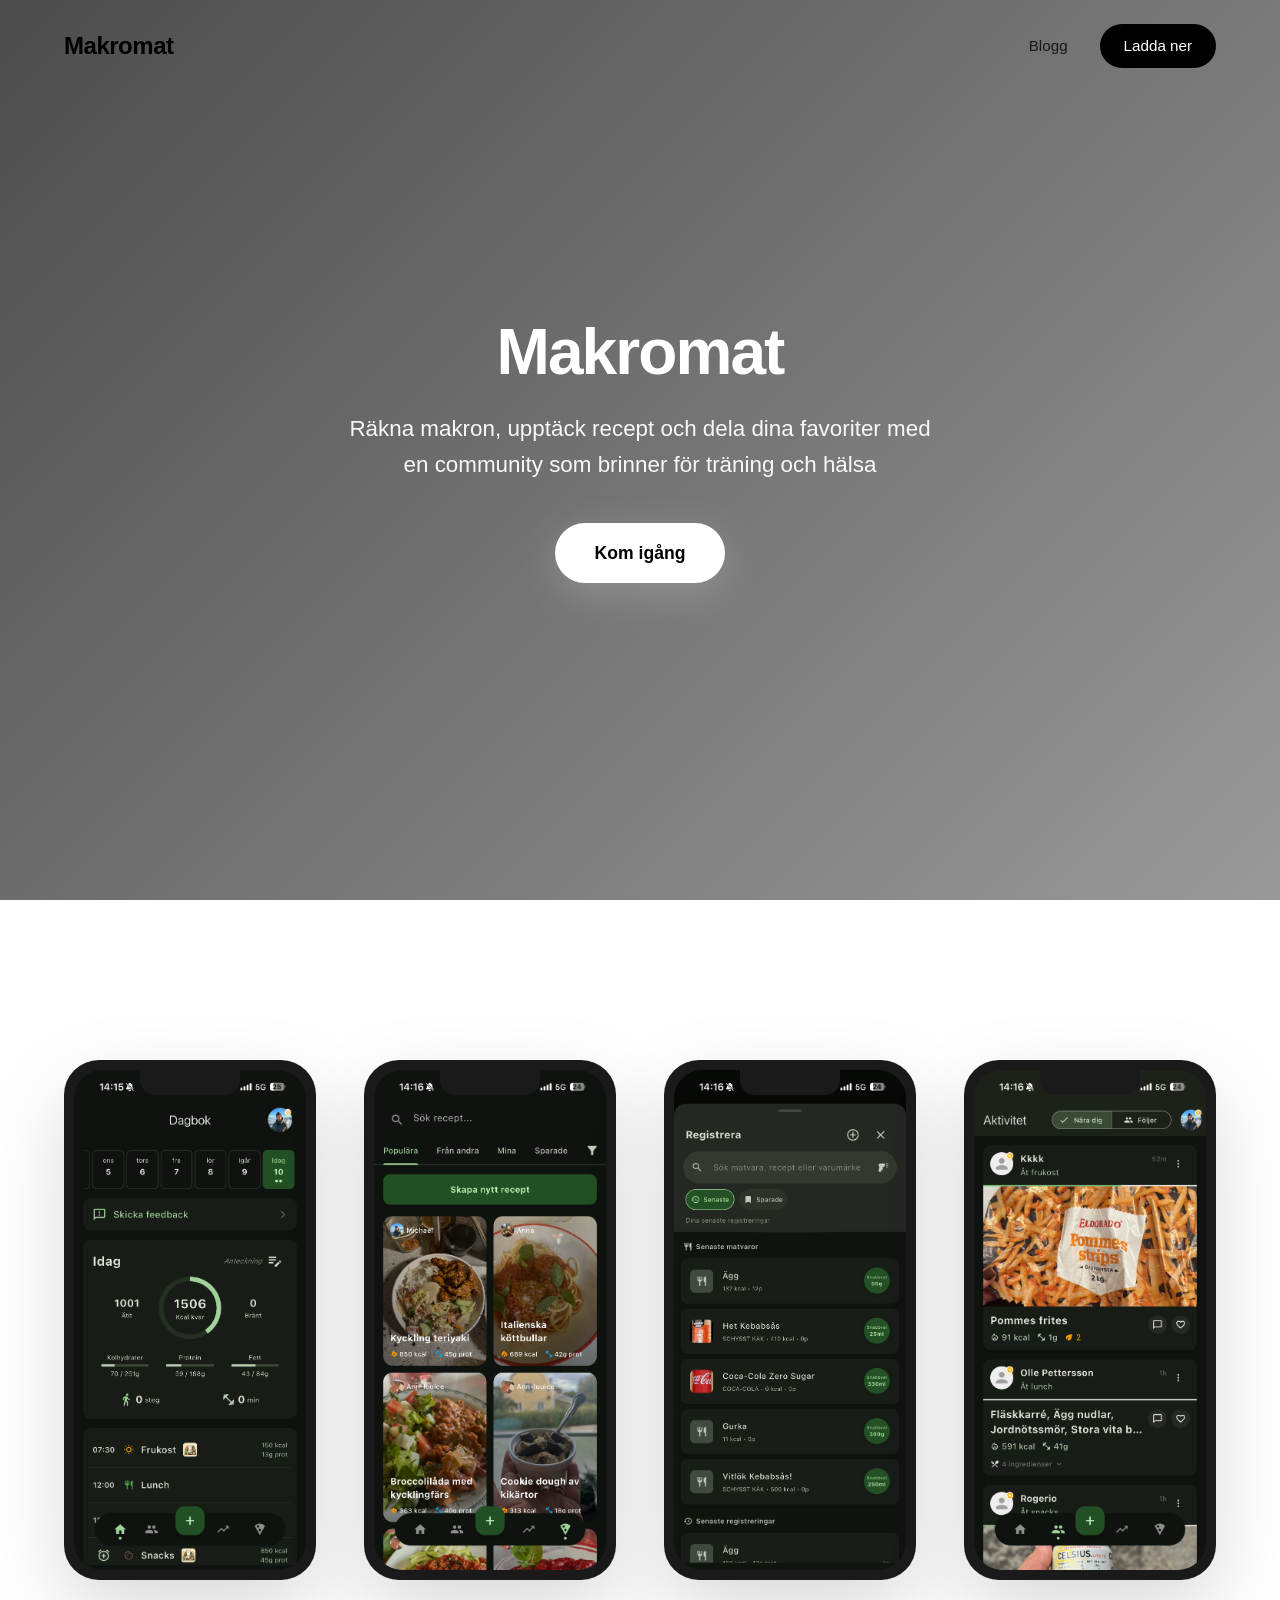
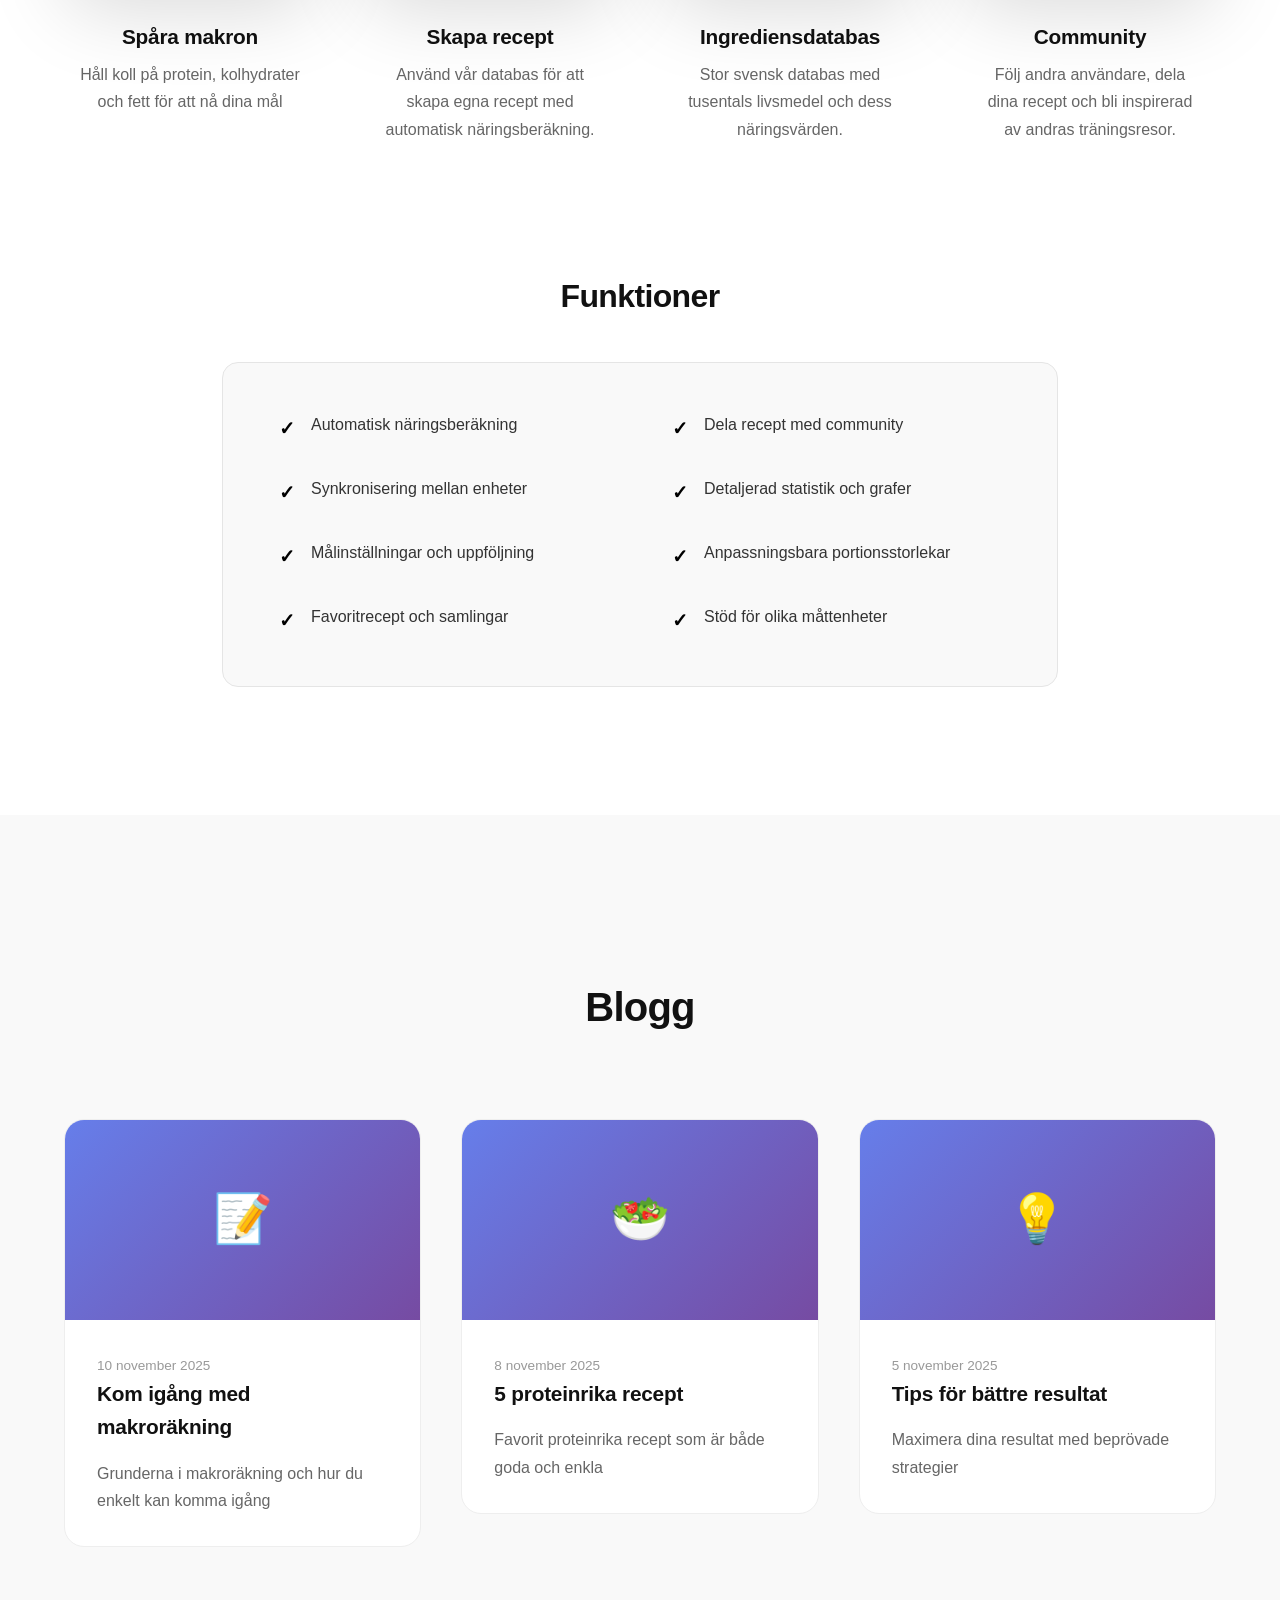
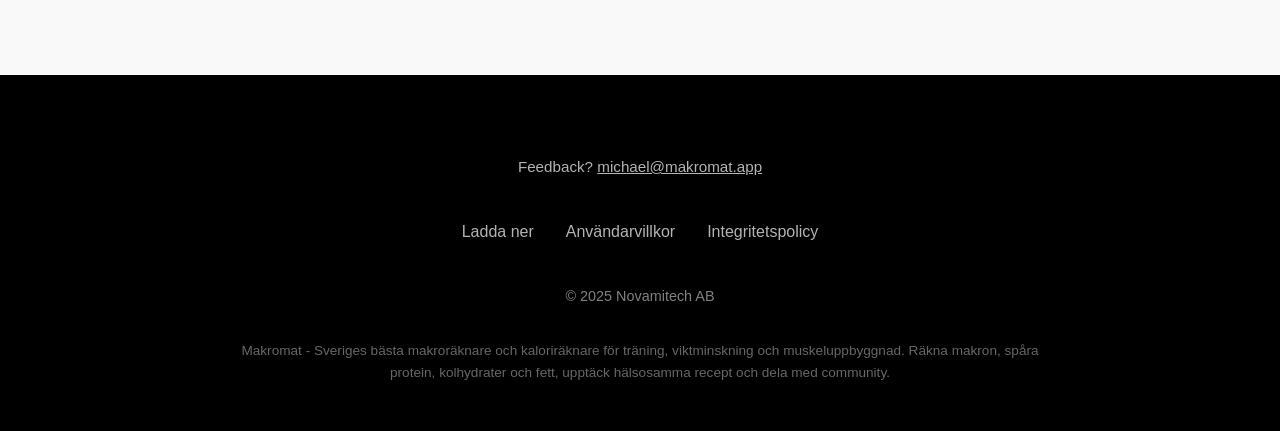
==== commit 5eb6d1f7: "feat: vibe code new landing page" ====
--- a/index.html
+++ b/index.html
@@ -1,479 +1,839 @@
-<!DOCTYPE HTML>
-<!--
-	Fractal by HTML5 UP
-	html5up.net | @ajlkn
-	Free for personal and commercial use under the CCA 3.0 license (html5up.net/license)
--->
-<html>
-	<head>
-		  <!-- Open Graph meta tags for social sharing -->
-		<meta property="og:title" content="Amazing Recipe on Gains">
-		<meta property="og:description" content="Track your nutrition and discover great recipes">
-		<meta property="og:image" content="images/screen4.png">
-		<meta property="og:type" content="website">
-		
-
-		<title>Fractal by HTML5 UP</title>
-		<meta charset="utf-8" />
-		<meta name="viewport" content="width=device-width, initial-scale=1, user-scalable=no" />
-		<link rel="stylesheet" href="assets/css/main.css" />
-		<noscript><link rel="stylesheet" href="assets/css/noscript.css" /></noscript>
-	</head>
-	<body class="is-preload">
-
-		<!-- Header -->
-			<header id="header">
-				<div class="content">
-					<h1><a href="#">Makromat</a></h1>
-					<p>Dela hälsosamma recepts <br />
-						och maximera din träning
-					</p>
-					<ul class="actions">
-						<li>
-							<!-- <a style="border:0px;" href="https://apps.apple.com/app/id1551353775"> -->
-								<a style="border:0px;" href="https://apps.apple.com/">
-								<img 
-								style="border:0px !important; padding:0px;"
-								  class="button"
-							   src="https://tools.applemediaservices.com/api/badges/download-on-the-app-store/black/en-us?size=250x83&amp;releaseDate=1276560000&h=7e7b68fad19738b5649a1bfb78ff46e9" 
-								  >
-							  </a>
-					
-						</li>
-						<li><a href="#two" class="button icon solid fa-chevron-down scrolly">Läs mer</a></li>
-					</ul>
-				</div>
-				<div class="image phone"><div class="inner"><img src="images/screen4.png" alt="" /></div></div>
-			</header>
-
-		<!-- One -->
-			<!-- <section id="one" class="wrapper style2 special">
-				<header class="major">
-					<h2>Sed ipsum magna lorem tempus amet<br />
-					vehicula et gravida elementum</h2>
-				</header>
-				<ul class="icons major">
-					<li><span class="icon solid fa-camera-retro"><span class="label">Shoot</span></span></li>
-					<li><span class="icon solid fa-sync"><span class="label">Process</span></span></li>
-					<li><span class="icon solid fa-cloud"><span class="label">Upload</span></span></li>
-				</ul>
-			</section> -->
-
-		<!-- Two -->
-			<section id="two" class="wrapper">
-				<div class="inner alt">
-					<section class="spotlight">
-						<div class="image"><img src="images/img1.png" alt="" /></div>
-						<div class="content">
-							<h3>Skapa recept</h3>
-							<p>Skapa egna recept med ingredienser från våran databas som automatiskt räknar ut innehållet.</p>
-						</div>
-					</section>
-					<section class="spotlight">
-						<div class="image"><img src="images/img2.png" alt="" /></div>
-						<div class="content">
-							<h3>Kaloriräknare</h3>
-							<p>Håll koll på ditt dagliga intag av kalorier, fett, protein och kolhydrater för att maximera dina träningsresultat.</p>
-						</div>
-					</section>
-					<section class="spotlight">
-						<div class="image" ><img src="images/img3.png" alt="" /></div>
-						<div class="content">
-							<h3>Databas för ingredienser</h3>
-							<p>Ta del av vår stora communitydrivna databas för ingredienser. Lägg till eller modifiera ingredienser enkelt i olika sorters mått.</p>
-						</div>
-					</section>
-					<!-- <section class="special">
-						<ul class="icons labeled">
-							<li><span class="icon solid fa-camera-retro"><span class="label">Ipsum lorem accumsan</span></span></li>
-							<li><span class="icon solid fa-sync"><span class="label">Sed vehicula elementum</span></span></li>
-							<li><span class="icon solid fa-cloud"><span class="label">Elit fusce consequat</span></span></li>
-							<li><span class="icon solid fa-code"><span class="label">Lorem nullam tempus</span></span></li>
-							<li><span class="icon solid fa-desktop"><span class="label">Adipiscing amet sapien</span></span></li>
-						</ul>
-					</section> -->
-				</div>
-			</section>
-
-		<!-- Three -->
-			<!-- <section id="three" class="wrapper style2 special">
-				<header class="major">
-					<h2>Magna leo sapien gravida</h2>
-					<p>Gravida at leo elementum elit fusce accumsan dui libero, quis vehicula<br />
-					lectus ultricies eu. In convallis amet leo sapien iaculis efficitur.</p>
-				</header>
-				<ul class="actions special">
-					<li><a href="#" class="button primary icon solid fa-download">Download</a></li>
-					<li><a href="#" class="button">Learn More</a></li>
-				</ul>
-			</section> -->
-
-		<!-- Four -->
-		<!--
-			<section id="four" class="wrapper">
-				<div class="inner">
-
-					<header class="major">
-						<h2>Elements</h2>
-					</header>
-
-					<section>
-						<h4>Text</h4>
-						<p>This is <b>bold</b> and this is <strong>strong</strong>. This is <i>italic</i> and this is <em>emphasized</em>.
-						This is <sup>superscript</sup> text and this is <sub>subscript</sub> text.
-						This is <u>underlined</u> and this is code: <code>for (;;) { ... }</code>. Finally, <a href="#">this is a link</a>.</p>
-						<hr />
-						<header>
-							<h4>Heading with a Subtitle</h4>
-							<p>Lorem ipsum dolor sit amet nullam id egestas urna aliquam</p>
-						</header>
-						<p>Nunc lacinia ante nunc ac lobortis. Interdum adipiscing gravida odio porttitor sem non mi integer non faucibus ornare mi ut ante amet placerat aliquet. Volutpat eu sed ante lacinia sapien lorem accumsan varius montes viverra nibh in adipiscing blandit tempus accumsan.</p>
-						<header>
-							<h5>Heading with a Subtitle</h5>
-							<p>Lorem ipsum dolor sit amet nullam id egestas urna aliquam</p>
-						</header>
-						<p>Nunc lacinia ante nunc ac lobortis. Interdum adipiscing gravida odio porttitor sem non mi integer non faucibus ornare mi ut ante amet placerat aliquet. Volutpat eu sed ante lacinia sapien lorem accumsan varius montes viverra nibh in adipiscing blandit tempus accumsan.</p>
-						<hr />
-						<h2>Heading Level 2</h2>
-						<h3>Heading Level 3</h3>
-						<h4>Heading Level 4</h4>
-						<h5>Heading Level 5</h5>
-						<h6>Heading Level 6</h6>
-						<hr />
-						<h5>Blockquote</h5>
-						<blockquote>Fringilla nisl. Donec accumsan interdum nisi, quis tincidunt felis sagittis eget tempus euismod. Vestibulum ante ipsum primis in faucibus vestibulum. Blandit adipiscing eu felis iaculis volutpat ac adipiscing accumsan faucibus. Vestibulum ante ipsum primis in faucibus lorem ipsum dolor sit amet nullam adipiscing eu felis.</blockquote>
-						<h5>Preformatted</h5>
-						<pre><code>i = 0;
-
-while (!deck.isInOrder()) {
-  print 'Iteration ' + i;
-  deck.shuffle();
-  i++;
-}
-
-print 'It took ' + i + ' iterations to sort the deck.';</code></pre>
-					</section>
-
-					<section>
-						<h4>Lists</h4>
-						<div class="row">
-							<div class="col-6 col-12-medium">
-								<h5>Unordered</h5>
-								<ul>
-									<li>Dolor pulvinar etiam.</li>
-									<li>Sagittis adipiscing.</li>
-									<li>Felis enim feugiat.</li>
-								</ul>
-								<h5>Alternate</h5>
-								<ul class="alt">
-									<li>Dolor pulvinar etiam.</li>
-									<li>Sagittis adipiscing.</li>
-									<li>Felis enim feugiat.</li>
-								</ul>
-							</div>
-							<div class="col-6 col-12-medium">
-								<h5>Ordered</h5>
-								<ol>
-									<li>Dolor pulvinar etiam.</li>
-									<li>Etiam vel felis viverra.</li>
-									<li>Felis enim feugiat.</li>
-									<li>Dolor pulvinar etiam.</li>
-									<li>Etiam vel felis lorem.</li>
-									<li>Felis enim et feugiat.</li>
-								</ol>
-								<h5>Icons</h5>
-								<ul class="icons">
-									<li><a href="#" class="icon brands fa-twitter"><span class="label">Twitter</span></a></li>
-									<li><a href="#" class="icon brands fa-facebook-f"><span class="label">Facebook</span></a></li>
-									<li><a href="#" class="icon brands fa-instagram"><span class="label">Instagram</span></a></li>
-									<li><a href="#" class="icon brands fa-github"><span class="label">Github</span></a></li>
-								</ul>
-							</div>
-						</div>
-						<h5>Actions</h5>
-						<div class="row">
-							<div class="col-6 col-12-medium">
-								<ul class="actions">
-									<li><a href="#" class="button primary">Default</a></li>
-									<li><a href="#" class="button">Default</a></li>
-								</ul>
-								<ul class="actions small">
-									<li><a href="#" class="button primary small">Small</a></li>
-									<li><a href="#" class="button small">Small</a></li>
-								</ul>
-								<ul class="actions stacked">
-									<li><a href="#" class="button primary">Default</a></li>
-									<li><a href="#" class="button">Default</a></li>
-								</ul>
-								<ul class="actions stacked">
-									<li><a href="#" class="button primary small">Small</a></li>
-									<li><a href="#" class="button small">Small</a></li>
-								</ul>
-							</div>
-							<div class="col-6 col-12-medium">
-								<ul class="actions stacked">
-									<li><a href="#" class="button primary fit">Default</a></li>
-									<li><a href="#" class="button fit">Default</a></li>
-								</ul>
-								<ul class="actions stacked">
-									<li><a href="#" class="button primary small fit">Small</a></li>
-									<li><a href="#" class="button small fit">Small</a></li>
-								</ul>
-							</div>
-						</div>
-					</section>
-
-					<section>
-						<h4>Table</h4>
-						<h5>Default</h5>
-						<div class="table-wrapper">
-							<table>
-								<thead>
-									<tr>
-										<th>Name</th>
-										<th>Description</th>
-										<th>Price</th>
-									</tr>
-								</thead>
-								<tbody>
-									<tr>
-										<td>Item One</td>
-										<td>Ante turpis integer aliquet porttitor.</td>
-										<td>29.99</td>
-									</tr>
-									<tr>
-										<td>Item Two</td>
-										<td>Vis ac commodo adipiscing arcu aliquet.</td>
-										<td>19.99</td>
-									</tr>
-									<tr>
-										<td>Item Three</td>
-										<td> Morbi faucibus arcu accumsan lorem.</td>
-										<td>29.99</td>
-									</tr>
-									<tr>
-										<td>Item Four</td>
-										<td>Vitae integer tempus condimentum.</td>
-										<td>19.99</td>
-									</tr>
-									<tr>
-										<td>Item Five</td>
-										<td>Ante turpis integer aliquet porttitor.</td>
-										<td>29.99</td>
-									</tr>
-								</tbody>
-								<tfoot>
-									<tr>
-										<td colspan="2"></td>
-										<td>100.00</td>
-									</tr>
-								</tfoot>
-							</table>
-						</div>
-
-						<h5>Alternate</h5>
-						<div class="table-wrapper">
-							<table class="alt">
-								<thead>
-									<tr>
-										<th>Name</th>
-										<th>Description</th>
-										<th>Price</th>
-									</tr>
-								</thead>
-								<tbody>
-									<tr>
-										<td>Item One</td>
-										<td>Ante turpis integer aliquet porttitor.</td>
-										<td>29.99</td>
-									</tr>
-									<tr>
-										<td>Item Two</td>
-										<td>Vis ac commodo adipiscing arcu aliquet.</td>
-										<td>19.99</td>
-									</tr>
-									<tr>
-										<td>Item Three</td>
-										<td> Morbi faucibus arcu accumsan lorem.</td>
-										<td>29.99</td>
-									</tr>
-									<tr>
-										<td>Item Four</td>
-										<td>Vitae integer tempus condimentum.</td>
-										<td>19.99</td>
-									</tr>
-									<tr>
-										<td>Item Five</td>
-										<td>Ante turpis integer aliquet porttitor.</td>
-										<td>29.99</td>
-									</tr>
-								</tbody>
-								<tfoot>
-									<tr>
-										<td colspan="2"></td>
-										<td>100.00</td>
-									</tr>
-								</tfoot>
-							</table>
-						</div>
-					</section>
-
-					<section>
-						<h4>Buttons</h4>
-						<ul class="actions">
-							<li><a href="#" class="button primary">Primary</a></li>
-							<li><a href="#" class="button">Default</a></li>
-						</ul>
-						<ul class="actions">
-							<li><a href="#" class="button large">Large</a></li>
-							<li><a href="#" class="button">Default</a></li>
-							<li><a href="#" class="button small">Small</a></li>
-						</ul>
-						<ul class="actions fit">
-							<li><a href="#" class="button fit">Fit</a></li>
-							<li><a href="#" class="button primary fit">Fit</a></li>
-							<li><a href="#" class="button fit">Fit</a></li>
-						</ul>
-						<ul class="actions fit small">
-							<li><a href="#" class="button primary fit small">Fit + Small</a></li>
-							<li><a href="#" class="button fit small">Fit + Small</a></li>
-							<li><a href="#" class="button primary fit small">Fit + Small</a></li>
-						</ul>
-						<ul class="actions">
-							<li><a href="#" class="button primary icon solid fa-download">Icon</a></li>
-							<li><a href="#" class="button icon solid fa-download">Icon</a></li>
-						</ul>
-						<ul class="actions">
-							<li><span class="button primary disabled">Disabled</span></li>
-							<li><span class="button disabled">Disabled</span></li>
-						</ul>
-					</section>
-
-					<section>
-						<h4>Form</h4>
-						<form method="post" action="#">
-							<div class="row gtr-uniform">
-								<div class="col-6 col-12-xsmall">
-									<input type="text" name="demo-name" id="demo-name" value="" placeholder="Name" />
-								</div>
-								<div class="col-6 col-12-xsmall">
-									<input type="email" name="demo-email" id="demo-email" value="" placeholder="Email" />
-								</div>
-								<div class="col-12">
-									<select name="demo-category" id="demo-category">
-										<option value="">- Category -</option>
-										<option value="1">Manufacturing</option>
-										<option value="1">Shipping</option>
-										<option value="1">Administration</option>
-										<option value="1">Human Resources</option>
-									</select>
-								</div>
-								<div class="col-4 col-12-small">
-									<input type="radio" id="demo-priority-low" name="demo-priority" checked>
-									<label for="demo-priority-low">Low</label>
-								</div>
-								<div class="col-4 col-12-small">
-									<input type="radio" id="demo-priority-normal" name="demo-priority">
-									<label for="demo-priority-normal">Normal</label>
-								</div>
-								<div class="col-4 col-12-small">
-									<input type="radio" id="demo-priority-high" name="demo-priority">
-									<label for="demo-priority-high">High</label>
-								</div>
-								<div class="col-6 col-12-small">
-									<input type="checkbox" id="demo-copy" name="demo-copy">
-									<label for="demo-copy">Email me a copy</label>
-								</div>
-								<div class="col-6 col-12-small">
-									<input type="checkbox" id="demo-human" name="demo-human" checked>
-									<label for="demo-human">Not a robot</label>
-								</div>
-								<div class="col-12">
-									<textarea name="demo-message" id="demo-message" placeholder="Enter your message" rows="6"></textarea>
-								</div>
-								<div class="col-12">
-									<ul class="actions">
-										<li><input type="submit" value="Send Message" class="primary" /></li>
-										<li><input type="reset" value="Reset" /></li>
-									</ul>
-								</div>
-							</div>
-						</form>
-					</section>
-
-					<section>
-						<h4>Image</h4>
-						<h5>Fit</h5>
-						<div class="box alt">
-							<div class="row gtr-uniform">
-								<div class="col-12"><span class="image fit"><img src="images/pic04.jpg" alt="" /></span></div>
-								<div class="col-4"><span class="image fit"><img src="images/pic01.jpg" alt="" /></span></div>
-								<div class="col-4"><span class="image fit"><img src="images/pic02.jpg" alt="" /></span></div>
-								<div class="col-4"><span class="image fit"><img src="images/pic03.jpg" alt="" /></span></div>
-								<div class="col-4"><span class="image fit"><img src="images/pic02.jpg" alt="" /></span></div>
-								<div class="col-4"><span class="image fit"><img src="images/pic03.jpg" alt="" /></span></div>
-								<div class="col-4"><span class="image fit"><img src="images/pic01.jpg" alt="" /></span></div>
-								<div class="col-4"><span class="image fit"><img src="images/pic03.jpg" alt="" /></span></div>
-								<div class="col-4"><span class="image fit"><img src="images/pic01.jpg" alt="" /></span></div>
-								<div class="col-4"><span class="image fit"><img src="images/pic02.jpg" alt="" /></span></div>
-							</div>
-						</div>
-						<h5>Left &amp; Right</h5>
-						<p><span class="image left"><img src="images/pic05.jpg" alt="" /></span>Fringilla nisl. Donec accumsan interdum nisi, quis tincidunt felis sagittis eget. tempus euismod. Vestibulum ante ipsum primis in faucibus vestibulum. Blandit adipiscing eu felis iaculis volutpat ac adipiscing accumsan eu faucibus. Integer ac pellentesque praesent tincidunt felis sagittis eget. tempus euismod. Vestibulum ante ipsum primis in faucibus vestibulum. Blandit adipiscing eu felis iaculis volutpat ac adipiscing accumsan eu faucibus. Integer ac pellentesque praesent. Donec accumsan interdum nisi, quis tincidunt felis sagittis eget. tempus euismod. Vestibulum ante ipsum primis in faucibus vestibulum. Blandit adipiscing eu felis iaculis volutpat ac adipiscing accumsan eu faucibus. Integer ac pellentesque praesent tincidunt felis sagittis eget. tempus euismod. Vestibulum ante ipsum primis in faucibus vestibulum. Blandit adipiscing eu felis iaculis volutpat ac adipiscing accumsan eu faucibus. Integer ac pellentesque praesent. Blandit adipiscing eu felis iaculis volutpat ac adipiscing accumsan eu faucibus. Integer ac pellentesque praesent tincidunt felis sagittis eget. tempus euismod. Vestibulum ante ipsum primis in faucibus vestibulum. Blandit adipiscing eu felis iaculis volutpat ac adipiscing accumsan eu faucibus. Integer ac pellentesque praesent.</p>
-						<p><span class="image right"><img src="images/pic05.jpg" alt="" /></span>Fringilla nisl. Donec accumsan interdum nisi, quis tincidunt felis sagittis eget. tempus euismod. Vestibulum ante ipsum primis in faucibus vestibulum. Blandit adipiscing eu felis iaculis volutpat ac adipiscing accumsan eu faucibus. Integer ac pellentesque praesent tincidunt felis sagittis eget. tempus euismod. Vestibulum ante ipsum primis in faucibus vestibulum. Blandit adipiscing eu felis iaculis volutpat ac adipiscing accumsan eu faucibus. Integer ac pellentesque praesent. Donec accumsan interdum nisi, quis tincidunt felis sagittis eget. tempus euismod. Vestibulum ante ipsum primis in faucibus vestibulum. Blandit adipiscing eu felis iaculis volutpat ac adipiscing accumsan eu faucibus. Integer ac pellentesque praesent tincidunt felis sagittis eget. tempus euismod. Vestibulum ante ipsum primis in faucibus vestibulum. Blandit adipiscing eu felis iaculis volutpat ac adipiscing accumsan eu faucibus. Integer ac pellentesque praesent. Blandit adipiscing eu felis iaculis volutpat ac adipiscing accumsan eu faucibus. Integer ac pellentesque praesent tincidunt felis sagittis eget. tempus euismod. Vestibulum ante ipsum primis in faucibus vestibulum. Blandit adipiscing eu felis iaculis volutpat ac adipiscing accumsan eu faucibus. Integer ac pellentesque praesent.</p>
-					</section>
-
-				</div>
-			</section>
-		-->
-
-		<!-- Footer -->
-			<footer id="footer">
-				Feedback? Skicka gärna till <br/> 
-				<a href="mailto:your-email@example.com">michael@makromat.app</a></p>
-				<a href="terms.html">Användarvillkor</a><br>
-				<a href="privacy.html">Integritetspolicy</a>
-				<p class="copyright">&copy; Novamitech AB</p>
-				
-			</footer>
-
-		<!-- Scripts -->
-			<script src="assets/js/jquery.min.js"></script>
-			<script src="assets/js/jquery.scrolly.min.js"></script>
-			<script src="assets/js/browser.min.js"></script>
-			<script src="assets/js/breakpoints.min.js"></script>
-			<script src="assets/js/util.js"></script>
-			<script src="assets/js/main.js"></script>
-
-
-		
-			<script>
-
-				function handleDeepLink() {
-					const path = window.location.pathname;
-					const search = window.location.search;
-
-					console.log("path: " + path);
-					console.log("search: " + search);
-					
-					// If this is a recipe share link, try to open the app
-					if (path.startsWith('/recipe/')) {
-						// Try to open the app with custom scheme
-						const appUrl = `makromat://${path}${search}`;
-						window.location.href = appUrl;
-						// Fallback to app store after a delay
-						setTimeout(() => {
-						window.location.href = 'https://apps.apple.com/app/gains-makromat/id6737398853';
-						}, 2000);
-						return;
-					}
-					}
-					
-					
-					window.addEventListener('load', function(ev) {
-					console.log("load");
-					handleDeepLink();
-					});
-			</script>
-	</body>
-</html>+<!DOCTYPE html>
+<html lang="sv">
+<head>
+  <meta charset="UTF-8">
+  <meta name="viewport" content="width=device-width, initial-scale=1.0">
+  <meta name="description" content="Makromat - Sveriges bästa app för makroräkning och kaloriräkning. Spåra protein, kolhydrater och fett, upptäck recept och nå dina träningsmål. Gratis att ladda ner!">
+  <meta name="keywords" content="makroräknare, kaloriräknare, makromat, räkna makron, protein, kalorier, träning, recept, hälsa, fitness, näringsberäkning, viktminskning, muskeluppbyggnad">
+  <meta name="author" content="Novamitech AB">
+  <meta name="robots" content="index, follow">
+  <link rel="canonical" href="https://makromat.app/">
+  
+  <!-- Open Graph meta tags -->
+  <meta property="og:site_name" content="Makromat">
+  <meta property="og:title" content="Makromat - Räkna makron, upptäck recept och nå dina mål">
+  <meta property="og:description" content="Sveriges bästa app för makroräkning. Spåra makron, upptäck recept och dela dina favoriter med en community som brinner för träning och hälsa.">
+  <meta property="og:image" content="https://makromat.app/images/screen4.png">
+  <meta property="og:url" content="https://makromat.app/">
+  <meta property="og:type" content="website">
+  <meta property="og:locale" content="sv_SE">
+  
+  <!-- Twitter Card meta tags -->
+  <meta name="twitter:card" content="summary_large_image">
+  <meta name="twitter:title" content="Makromat - Räkna makron, upptäck recept och nå dina mål">
+  <meta name="twitter:description" content="Sveriges bästa app för makroräkning. Spåra makron, upptäck recept och dela med community.">
+  <meta name="twitter:image" content="https://makromat.app/images/screen4.png">
+  
+  <!-- iOS Smart App Banner -->
+  <meta name="apple-itunes-app" content="app-id=6737398853">
+
+  <title>Makromat - Makroräknare & Kaloriräknare | Räkna makron och upptäck recept</title>
+  
+  <!-- Structured Data -->
+  <script type="application/ld+json">
+  {
+    "@context": "https://schema.org",
+    "@type": "MobileApplication",
+    "name": "Makromat",
+    "applicationCategory": "HealthApplication",
+    "operatingSystem": "iOS",
+    "offers": {
+      "@type": "Offer",
+      "price": "0",
+      "priceCurrency": "SEK"
+    },
+    "aggregateRating": {
+      "@type": "AggregateRating",
+      "ratingValue": "4.8",
+      "ratingCount": "1200"
+    },
+    "description": "Räkna makron, upptäck recept och nå dina träningsmål med Makromat. Sveriges bästa app för makroräkning och näringsberäkning."
+  }
+  </script>
+  
+  <script type="application/ld+json">
+  {
+    "@context": "https://schema.org",
+    "@type": "Organization",
+    "name": "Novamitech AB",
+    "url": "https://makromat.app",
+    "logo": "https://makromat.app/icons/Icon-512.png",
+    "contactPoint": {
+      "@type": "ContactPoint",
+      "email": "michael@makromat.app",
+      "contactType": "Customer Service"
+    },
+    "sameAs": []
+  }
+  </script>
+  
+  <style>
+    * {
+      margin: 0;
+      padding: 0;
+      box-sizing: border-box;
+    }
+    
+    html {
+      scroll-behavior: smooth;
+    }
+    
+    body {
+      font-family: -apple-system, BlinkMacSystemFont, 'Segoe UI', sans-serif;
+      line-height: 1.6;
+      color: #111;
+      overflow-x: hidden;
+      background: #fff;
+    }
+    
+    /* Navigation */
+    nav {
+      position: fixed;
+      top: 0;
+      width: 100%;
+      z-index: 1000;
+      padding: 1.5rem 5%;
+      display: flex;
+      justify-content: space-between;
+      align-items: center;
+      transition: all 0.3s ease;
+    }
+    
+    nav.scrolled {
+      background: rgba(255, 255, 255, 0.8);
+      backdrop-filter: blur(20px);
+      box-shadow: 0 1px 0 rgba(0,0,0,0.05);
+    }
+    
+    .logo {
+      font-size: 1.5rem;
+      font-weight: 600;
+      letter-spacing: -0.02em;
+      color: #000;
+    }
+    
+    nav.scrolled .logo {
+      color: #000;
+    }
+    
+    .nav-right {
+      display: flex;
+      align-items: center;
+      gap: 2rem;
+    }
+    
+    .nav-links {
+      display: flex;
+      gap: 2rem;
+      list-style: none;
+      margin: 0;
+      padding: 0;
+    }
+    
+    .nav-links a {
+      color: #000;
+      text-decoration: none;
+      font-weight: 500;
+      font-size: 0.95rem;
+      opacity: 0.8;
+      transition: opacity 0.3s ease;
+    }
+    
+    .nav-links a:hover {
+      opacity: 1;
+    }
+    
+    nav a.download-btn {
+      background: #000;
+      color: #fff;
+      padding: 0.6rem 1.5rem;
+      border-radius: 100px;
+      text-decoration: none;
+      font-weight: 500;
+      font-size: 0.95rem;
+      transition: all 0.3s ease;
+    }
+    
+    nav a.download-btn:hover {
+      transform: scale(1.05);
+      box-shadow: 0 8px 24px rgba(0,0,0,0.15);
+    }
+    
+    /* Hero Section */
+    .hero {
+      position: relative;
+      height: 100vh;
+      display: flex;
+      align-items: center;
+      justify-content: center;
+      overflow: hidden;
+    }
+    
+    .video-background {
+      position: absolute;
+      top: 0;
+      left: 0;
+      width: 100%;
+      height: 100%;
+      overflow: hidden;
+    }
+    
+    .video-background video {
+      position: absolute;
+      top: 50%;
+      left: 50%;
+      min-width: 100%;
+      min-height: 100%;
+      width: auto;
+      height: auto;
+      transform: translate(-50%, -50%);
+      object-fit: cover;
+    }
+    
+    .video-overlay {
+      position: absolute;
+      top: 0;
+      left: 0;
+      width: 100%;
+      height: 100%;
+      background: linear-gradient(135deg, rgba(0,0,0,0.7) 0%, rgba(0,0,0,0.4) 100%);
+    }
+    
+    .hero-content {
+      position: relative;
+      z-index: 10;
+      text-align: center;
+      color: #fff;
+      max-width: 700px;
+      padding: 2rem;
+      animation: fadeInUp 1s ease;
+    }
+    
+    @keyframes fadeInUp {
+      from {
+        opacity: 0;
+        transform: translateY(30px);
+      }
+      to {
+        opacity: 1;
+        transform: translateY(0);
+      }
+    }
+    
+    .hero h1 {
+      font-size: 4rem;
+      font-weight: 700;
+      letter-spacing: -0.03em;
+      margin-bottom: 1.5rem;
+      line-height: 1.1;
+    }
+    
+    .hero p {
+      font-size: 1.4rem;
+      font-weight: 400;
+      opacity: 0.95;
+      margin-bottom: 2.5rem;
+      max-width: 600px;
+      margin-left: auto;
+      margin-right: auto;
+    }
+    
+    .hero-cta {
+      display: inline-block;
+      background: #fff;
+      color: #000;
+      padding: 1rem 2.5rem;
+      border-radius: 100px;
+      text-decoration: none;
+      font-weight: 600;
+      font-size: 1.1rem;
+      transition: all 0.3s ease;
+      box-shadow: 0 10px 40px rgba(255,255,255,0.2);
+    }
+    
+    .hero-cta:hover {
+      transform: translateY(-3px);
+      box-shadow: 0 15px 50px rgba(255,255,255,0.3);
+    }
+    
+    /* App Showcase */
+    .app-showcase {
+      padding: 10rem 5% 8rem;
+      background: #fff;
+    }
+    
+    .showcase-container {
+      max-width: 1600px;
+      margin: 0 auto;
+    }
+    
+     .phones-grid {
+       display: grid;
+       grid-template-columns: repeat(4, 1fr);
+       gap: 3rem;
+       margin-bottom: 8rem;
+     }
+    
+    .phone-item {
+      text-align: center;
+    }
+    
+    .phone-mockup {
+      width: 100%;
+      max-width: 260px;
+      height: 520px;
+      margin: 0 auto 2.5rem;
+      background: #1a1a1a;
+      border-radius: 35px;
+      padding: 10px;
+      box-shadow: 0 30px 80px rgba(0,0,0,0.15);
+      transition: transform 0.3s ease;
+      position: relative;
+    }
+    
+    .phone-mockup:hover {
+      transform: translateY(-10px);
+    }
+    
+    .phone-screen {
+      width: 100%;
+      height: 100%;
+      background: #fff;
+      border-radius: 28px;
+      overflow: hidden;
+    }
+    
+    .phone-screen img {
+      width: 100%;
+      height: 100%;
+      object-fit: cover;
+    }
+    
+    .phone-notch {
+      position: absolute;
+      top: 10px;
+      left: 50%;
+      transform: translateX(-50%);
+      width: 100px;
+      height: 25px;
+      background: #1a1a1a;
+      border-radius: 0 0 15px 15px;
+      z-index: 10;
+    }
+    
+    .phone-item h2 {
+      font-size: 1.3rem;
+      font-weight: 600;
+      margin-bottom: 0.5rem;
+      letter-spacing: -0.01em;
+    }
+    
+    .phone-item p {
+      color: #666;
+      line-height: 1.7;
+      padding: 0 1rem;
+    }
+    
+    /* Features List */
+    .features-list {
+      max-width: 900px;
+      margin: 0 auto;
+      padding: 0 2rem;
+    }
+    
+    .features-list h3 {
+      font-size: 2rem;
+      font-weight: 600;
+      margin-bottom: 2.5rem;
+      letter-spacing: -0.02em;
+      text-align: center;
+    }
+    
+    .features-box {
+      background: #f9f9f9;
+      border: 1px solid #e5e5e5;
+      border-radius: 16px;
+      padding: 3rem 3.5rem;
+    }
+    
+    .features-columns {
+      display: grid;
+      grid-template-columns: repeat(2, 1fr);
+      gap: 1.8rem 4rem;
+      list-style: none;
+      margin: 0;
+      padding: 0;
+    }
+    
+    .feature-item {
+      font-size: 1rem;
+      color: #333;
+      line-height: 1.7;
+      display: flex;
+      align-items: flex-start;
+      gap: 1rem;
+    }
+    
+    .feature-item::before {
+      content: '✓';
+      font-size: 1.2rem;
+      font-weight: 600;
+      color: #000;
+      flex-shrink: 0;
+      margin-top: 0.15rem;
+    }
+    
+    /* Blog Section */
+    .blog {
+      padding: 10rem 5% 8rem;
+      background: #f9f9f9;
+    }
+    
+    .blog-container {
+      max-width: 1200px;
+      margin: 0 auto;
+    }
+    
+    .section-header {
+      text-align: center;
+      margin-bottom: 5rem;
+    }
+    
+    .section-header h2 {
+      font-size: 2.5rem;
+      font-weight: 700;
+      letter-spacing: -0.02em;
+      margin-bottom: 0;
+    }
+    
+    .blog-grid {
+      display: grid;
+      grid-template-columns: repeat(3, 1fr);
+      gap: 2.5rem;
+    }
+    
+    .blog-card {
+      background: #fff;
+      border-radius: 20px;
+      overflow: hidden;
+      transition: all 0.3s ease;
+      border: 1px solid #eee;
+      text-decoration: none;
+      color: inherit;
+      display: block;
+      cursor: pointer;
+    }
+    
+    .blog-card:hover {
+      transform: translateY(-5px);
+      box-shadow: 0 20px 40px rgba(0,0,0,0.08);
+    }
+    
+    .blog-image {
+      width: 100%;
+      height: 200px;
+      background: linear-gradient(135deg, #667eea 0%, #764ba2 100%);
+      display: flex;
+      align-items: center;
+      justify-content: center;
+      color: white;
+      font-size: 3rem;
+    }
+    
+    .blog-content {
+      padding: 2rem;
+    }
+    
+    .blog-date {
+      color: #999;
+      font-size: 0.85rem;
+      margin-bottom: 0.8rem;
+    }
+    
+    .blog-card h3 {
+      font-size: 1.3rem;
+      font-weight: 600;
+      margin-bottom: 1rem;
+      letter-spacing: -0.01em;
+    }
+    
+    .blog-card p {
+      color: #666;
+      line-height: 1.7;
+      margin: 0;
+    }
+    
+    /* Footer */
+    footer {
+      background: #000;
+      color: #fff;
+      padding: 5rem 5% 3rem;
+    }
+    
+    .footer-content {
+      max-width: 1200px;
+      margin: 0 auto;
+      text-align: center;
+    }
+    
+    .footer-links {
+      display: flex;
+      gap: 2rem;
+      justify-content: center;
+      margin-bottom: 2.5rem;
+      flex-wrap: wrap;
+    }
+    
+    .footer-links a {
+      color: #fff;
+      text-decoration: none;
+      opacity: 0.7;
+      transition: opacity 0.3s;
+    }
+    
+    .footer-links a:hover {
+      opacity: 1;
+    }
+    
+    .footer-email {
+      margin-bottom: 2.5rem;
+      opacity: 0.7;
+      font-size: 0.95rem;
+    }
+    
+    .footer-email a {
+      color: #fff;
+      text-decoration: underline;
+    }
+    
+    .footer-copyright {
+      opacity: 0.5;
+      font-size: 0.9rem;
+      margin-top: 1rem;
+    }
+    
+    .footer-seo {
+      margin-top: 2rem;
+      opacity: 0.4;
+      font-size: 0.85rem;
+      line-height: 1.6;
+      max-width: 800px;
+      margin-left: auto;
+      margin-right: auto;
+    }
+    
+     /* Responsive */
+     @media (max-width: 1200px) {
+       .phones-grid {
+         grid-template-columns: repeat(2, 1fr);
+         gap: 3rem;
+       }
+     }
+     
+     @media (max-width: 1024px) {
+       .hero h1 {
+         font-size: 3rem;
+       }
+       
+       .blog-grid {
+         grid-template-columns: repeat(2, 1fr);
+       }
+       
+       .features-columns {
+         grid-template-columns: 1fr;
+       }
+     }
+    
+    @media (max-width: 768px) {
+      .hero h1 {
+        font-size: 2.5rem;
+      }
+      
+      .hero p {
+        font-size: 1.1rem;
+      }
+      
+      .section-header h2 {
+        font-size: 2rem;
+      }
+      
+      .blog-grid {
+        grid-template-columns: 1fr;
+      }
+      
+      .phones-grid {
+        grid-template-columns: 1fr;
+        gap: 3rem;
+        margin-bottom: 4rem;
+      }
+      
+      nav {
+        padding: 1rem 1.5rem;
+      }
+      
+      .nav-links {
+        display: none;
+      }
+      
+      .nav-right {
+        gap: 1rem;
+      }
+      
+      .app-showcase {
+        padding: 6rem 1.5rem 4rem;
+      }
+      
+      .blog {
+        padding: 6rem 1.5rem 4rem;
+      }
+      
+      .section-header {
+        margin-bottom: 3rem;
+      }
+      
+      .features-box {
+        padding: 2rem 1.5rem;
+      }
+      
+      .features-columns {
+        gap: 1.5rem 2rem;
+      }
+      
+      footer {
+        padding: 3rem 1.5rem 2rem;
+      }
+    }
+    
+    /* Parallax Effect */
+    .parallax {
+      will-change: transform;
+      transition: transform 0.1s ease-out;
+    }
+  </style>
+</head>
+<body>
+  <!-- Navigation -->
+  <nav id="nav">
+    <div class="logo">Makromat</div>
+    <div class="nav-right">
+      <ul class="nav-links">
+        <li><a href="#blog">Blogg</a></li>
+      </ul>
+      <a href="https://apps.apple.com/app/gains-makromat/id6737398853" class="download-btn">Ladda ner</a>
+    </div>
+  </nav>
+
+  <!-- Main Content -->
+  <main id="main-content">
+  
+  <!-- Hero Section -->
+  <section class="hero">
+    <div class="video-background">
+      <video autoplay muted loop playsinline>
+        <source src="./assets/cooking_video.mp4" type="video/mp4">
+      </video>
+      <div class="video-overlay"></div>
+    </div>
+    <div class="hero-content">
+      <h1>Makromat</h1>
+      <p>Räkna makron, upptäck recept och dela dina favoriter med en community som brinner för träning och hälsa</p>
+      <a href="https://apps.apple.com/app/gains-makromat/id6737398853" class="hero-cta">Kom igång</a>
+    </div>
+  </section>
+
+  <!-- App Showcase -->
+  <section class="app-showcase">
+    <div class="showcase-container">
+       <div class="phones-grid">
+       
+         
+         <article class="phone-item">
+           <div class="phone-mockup parallax" data-speed="0.02">
+             <div class="phone-notch"></div>
+             <div class="phone-screen">
+               <img src="images/appmockups/1.PNG" alt="Makroräknare och kaloriräknare i Makromat app" loading="lazy">
+             </div>
+           </div>
+           <h2>Spåra makron</h2>
+           <p>Håll koll på protein, kolhydrater och fett för att nå dina mål</p>
+         </article>
+        
+         <article class="phone-item">
+          <div class="phone-mockup parallax" data-speed="0.02">
+            <div class="phone-notch"></div>
+            <div class="phone-screen">
+              <img src="images/appmockups/2.PNG" alt="Makromat app skärm som visar receptskapande med automatisk näringsberäkning" loading="lazy">
+            </div>
+          </div>
+          <h2>Skapa recept</h2>
+          <p>Använd vår databas för att skapa egna recept med automatisk näringsberäkning.</p>
+        </article>
+         
+         <article class="phone-item">
+           <div class="phone-mockup parallax" data-speed="0.02">
+             <div class="phone-notch"></div>
+             <div class="phone-screen">
+               <img src="images/appmockups/4.PNG" alt="Ingrediensdatabas i Makromat med tusentals livsmedel" loading="lazy">
+             </div>
+           </div>
+           <h2>Ingrediensdatabas</h2>
+           <p>Stor svensk databas med tusentals livsmedel och dess näringsvärden.</p>
+         </article>
+         
+         <article class="phone-item">
+           <div class="phone-mockup parallax" data-speed="0.02">
+             <div class="phone-notch"></div>
+             <div class="phone-screen">
+               <img src="images/appmockups/3.PNG" alt="Makromat app statistik och uppföljning" loading="lazy">
+             </div>
+           </div>
+           <h2>Community</h2>
+           <p>Följ andra användare, dela dina recept och bli inspirerad av andras träningsresor.</p>
+         </article>
+       </div>
+      
+      <div class="features-list">
+        <h3>Funktioner</h3>
+        <div class="features-box">
+          <ul class="features-columns">
+            <li class="feature-item">Automatisk näringsberäkning</li>
+            <li class="feature-item">Dela recept med community</li>
+            <li class="feature-item">Synkronisering mellan enheter</li>
+            <li class="feature-item">Detaljerad statistik och grafer</li>
+            <li class="feature-item">Målinställningar och uppföljning</li>
+            <li class="feature-item">Anpassningsbara portionsstorlekar</li>
+            <li class="feature-item">Favoritrecept och samlingar</li>
+            <li class="feature-item">Stöd för olika måttenheter</li>
+          </ul>
+        </div>
+      </div>
+    </div>
+  </section>
+
+  <!-- Blog Section -->
+  <section id="blog" class="blog">
+    <div class="blog-container">
+      <div class="section-header">
+        <h2>Blogg</h2>
+      </div>
+      <div class="blog-grid">
+        <article>
+          <a href="blog/kom-igang-med-makrorakning.html" class="blog-card">
+            <div class="blog-image">📝</div>
+            <div class="blog-content">
+              <time class="blog-date" datetime="2025-11-10">10 november 2025</time>
+              <h3>Kom igång med makroräkning</h3>
+              <p>Grunderna i makroräkning och hur du enkelt kan komma igång</p>
+            </div>
+          </a>
+        </article>
+        
+        <article>
+          <a href="blog/proteinrika-recept.html" class="blog-card">
+            <div class="blog-image">🥗</div>
+            <div class="blog-content">
+              <time class="blog-date" datetime="2025-11-08">8 november 2025</time>
+              <h3>5 proteinrika recept</h3>
+              <p>Favorit proteinrika recept som är både goda och enkla</p>
+            </div>
+          </a>
+        </article>
+        
+        <article>
+          <a href="blog/tips-battre-resultat.html" class="blog-card">
+            <div class="blog-image">💡</div>
+            <div class="blog-content">
+              <time class="blog-date" datetime="2025-11-05">5 november 2025</time>
+              <h3>Tips för bättre resultat</h3>
+              <p>Maximera dina resultat med beprövade strategier</p>
+            </div>
+          </a>
+        </article>
+      </div>
+    </div>
+  </section>
+  
+  </main>
+  <!-- End Main Content -->
+
+  <!-- Footer -->
+  <footer>
+    <div class="footer-content">
+      <div class="footer-email">
+        Feedback? <a href="mailto:michael@makromat.app">michael@makromat.app</a>
+      </div>
+      <div class="footer-links">
+        <a href="https://apps.apple.com/app/gains-makromat/id6737398853">Ladda ner</a>
+        <a href="terms.html">Användarvillkor</a>
+        <a href="privacy.html">Integritetspolicy</a>
+      </div>
+      <div class="footer-copyright">
+        &copy; 2025 Novamitech AB
+      </div>
+      <div class="footer-seo">
+        Makromat - Sveriges bästa makroräknare och kaloriräknare för träning, viktminskning och muskeluppbyggnad. Räkna makron, spåra protein, kolhydrater och fett, upptäck hälsosamma recept och dela med community.
+      </div>
+    </div>
+  </footer>
+
+  <script>
+    // Navigation scroll effect
+    window.addEventListener('scroll', () => {
+      const nav = document.getElementById('nav');
+      if (window.scrollY > 50) {
+        nav.classList.add('scrolled');
+      } else {
+        nav.classList.remove('scrolled');
+      }
+    });
+
+    // Subtle parallax effect on phone showcase only
+    window.addEventListener('scroll', () => {
+      const parallaxElements = document.querySelectorAll('.parallax');
+      parallaxElements.forEach(el => {
+        const speed = el.dataset.speed || 0.02;
+        const rect = el.getBoundingClientRect();
+        const scrollPos = window.scrollY;
+        const offset = scrollPos * speed;
+        el.style.transform = `translateY(-${offset}px)`;
+      });
+    });
+
+    // Deep link handling
+    function handleDeepLink() {
+      const path = window.location.pathname;
+      const search = window.location.search;
+      
+      const params = getQueryParams();
+      
+      if (params.name) {
+        document.querySelector('meta[property="og:title"]')?.setAttribute('content', `Recept: ${params.name}`);
+      }
+      
+      if (path.startsWith('/recipe/')) {
+        const appUrl = `makromat://${path}${search}`;
+        window.location.href = appUrl;
+        setTimeout(() => {
+          window.location.href = 'https://apps.apple.com/app/gains-makromat/id6737398853';
+        }, 2000);
+        return;
+      }
+    }
+    
+    function getQueryParams() {
+      const params = {};
+      const queryString = window.location.search.substring(1);
+      const pairs = queryString.split("&");
+      
+      for (const pair of pairs) {
+        const [key, value] = pair.split("=");
+        if (key) params[key] = decodeURIComponent(value || '');
+      }
+      
+      return params;
+    }
+    
+    window.addEventListener('load', handleDeepLink);
+  </script>
+</body>
+</html>
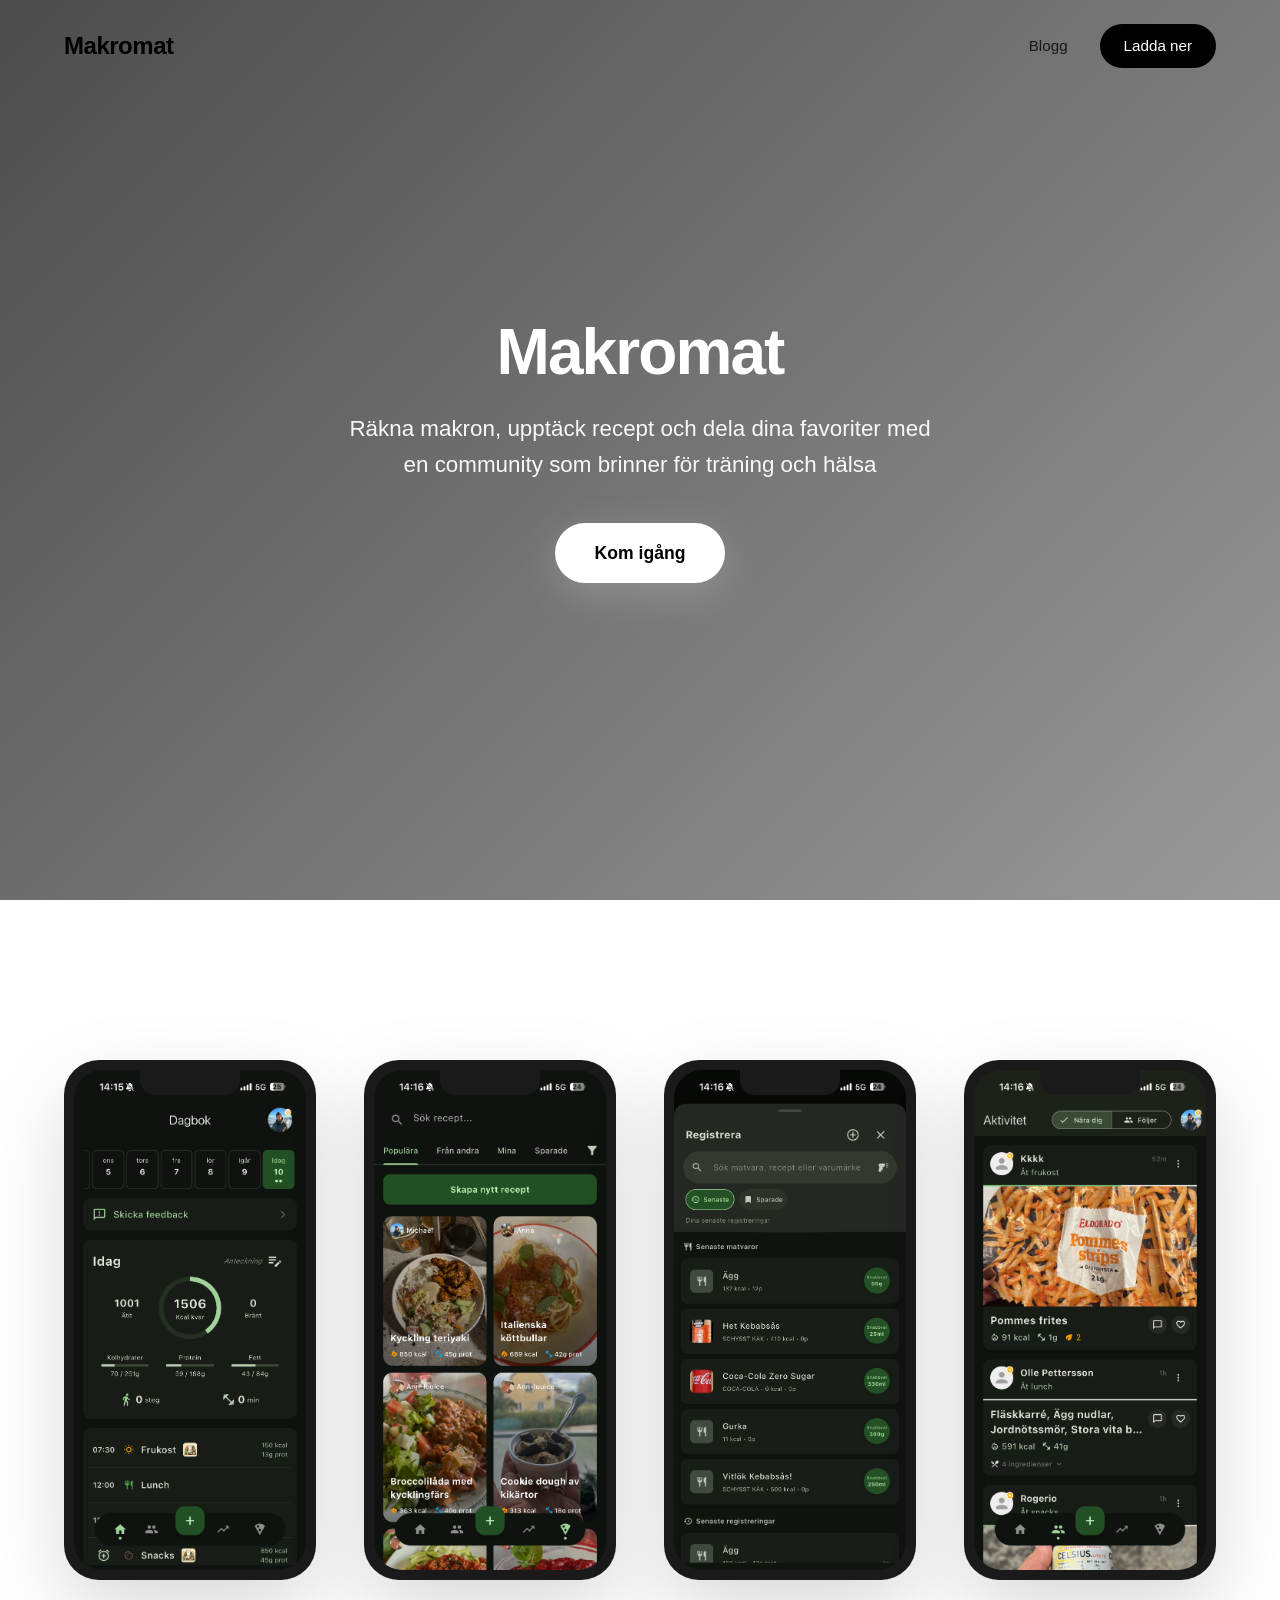
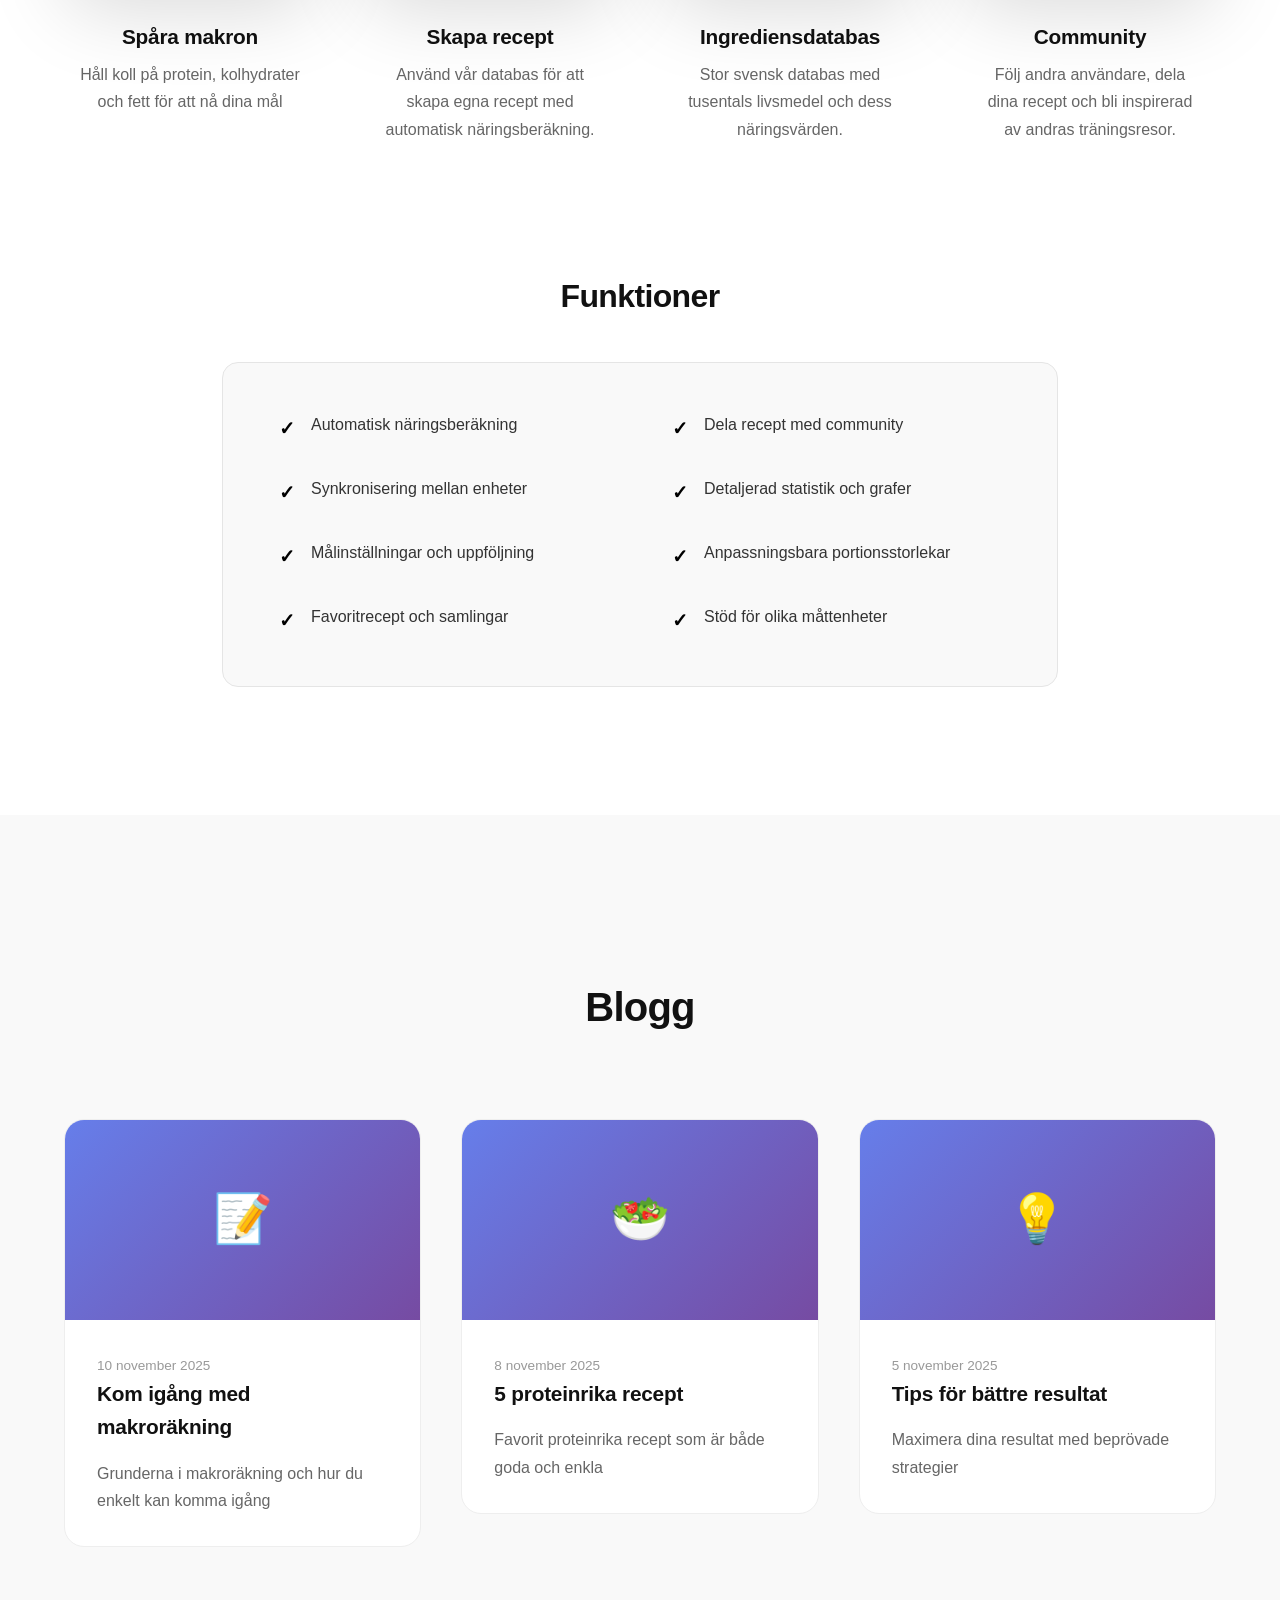
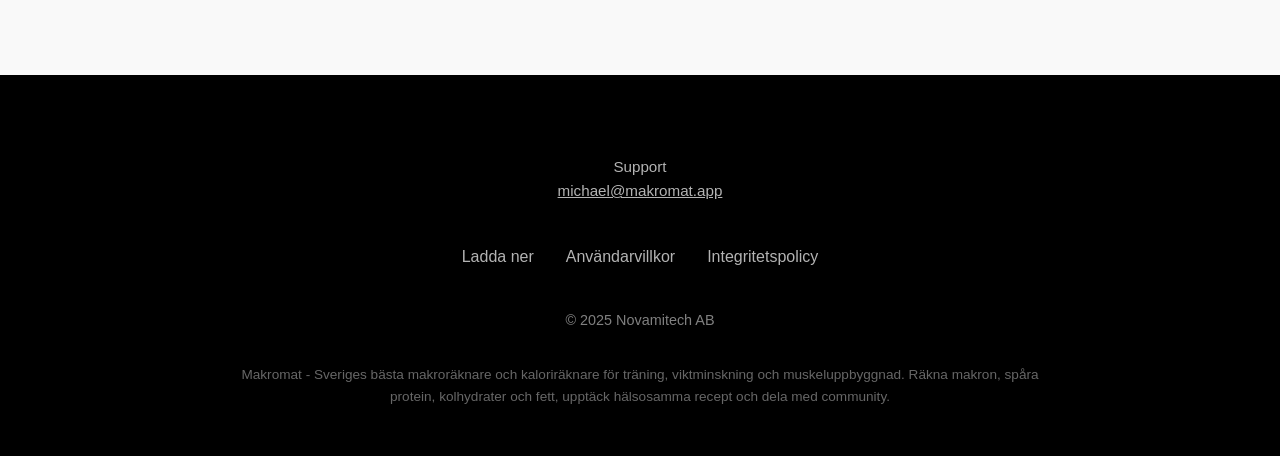
==== commit d94b3b6f: "fix: app store link" ====
--- a/index.html
+++ b/index.html
@@ -619,7 +619,7 @@
       <ul class="nav-links">
         <li><a href="#blog">Blogg</a></li>
       </ul>
-      <a href="https://apps.apple.com/app/gains-makromat/id6737398853" class="download-btn">Ladda ner</a>
+      <a href="https://apps.apple.com/se/app/gains-makromat/id6737398853" class="download-btn" target="_blank" rel="noopener">Ladda ner</a>
     </div>
   </nav>
 
@@ -637,7 +637,7 @@
     <div class="hero-content">
       <h1>Makromat</h1>
       <p>Räkna makron, upptäck recept och dela dina favoriter med en community som brinner för träning och hälsa</p>
-      <a href="https://apps.apple.com/app/gains-makromat/id6737398853" class="hero-cta">Kom igång</a>
+      <a href="https://apps.apple.com/se/app/gains-makromat/id6737398853" class="hero-cta" target="_blank" rel="noopener">Kom igång</a>
     </div>
   </section>
 
@@ -760,10 +760,10 @@
   <footer>
     <div class="footer-content">
       <div class="footer-email">
-        Feedback? <a href="mailto:michael@makromat.app">michael@makromat.app</a>
+        Support <br> <a href="mailto:michael@makromat.app">michael@makromat.app</a>
       </div>
       <div class="footer-links">
-        <a href="https://apps.apple.com/app/gains-makromat/id6737398853">Ladda ner</a>
+        <a href="https://apps.apple.com/se/app/makromat-proteinr%C3%A4knare/id6447565445" target="_blank" rel="noopener">Ladda ner</a>
         <a href="terms.html">Användarvillkor</a>
         <a href="privacy.html">Integritetspolicy</a>
       </div>
@@ -814,7 +814,7 @@
         const appUrl = `makromat://${path}${search}`;
         window.location.href = appUrl;
         setTimeout(() => {
-          window.location.href = 'https://apps.apple.com/app/gains-makromat/id6737398853';
+          window.location.href = 'https://apps.apple.com/se/app/gains-makromat/id6737398853';
         }, 2000);
         return;
       }
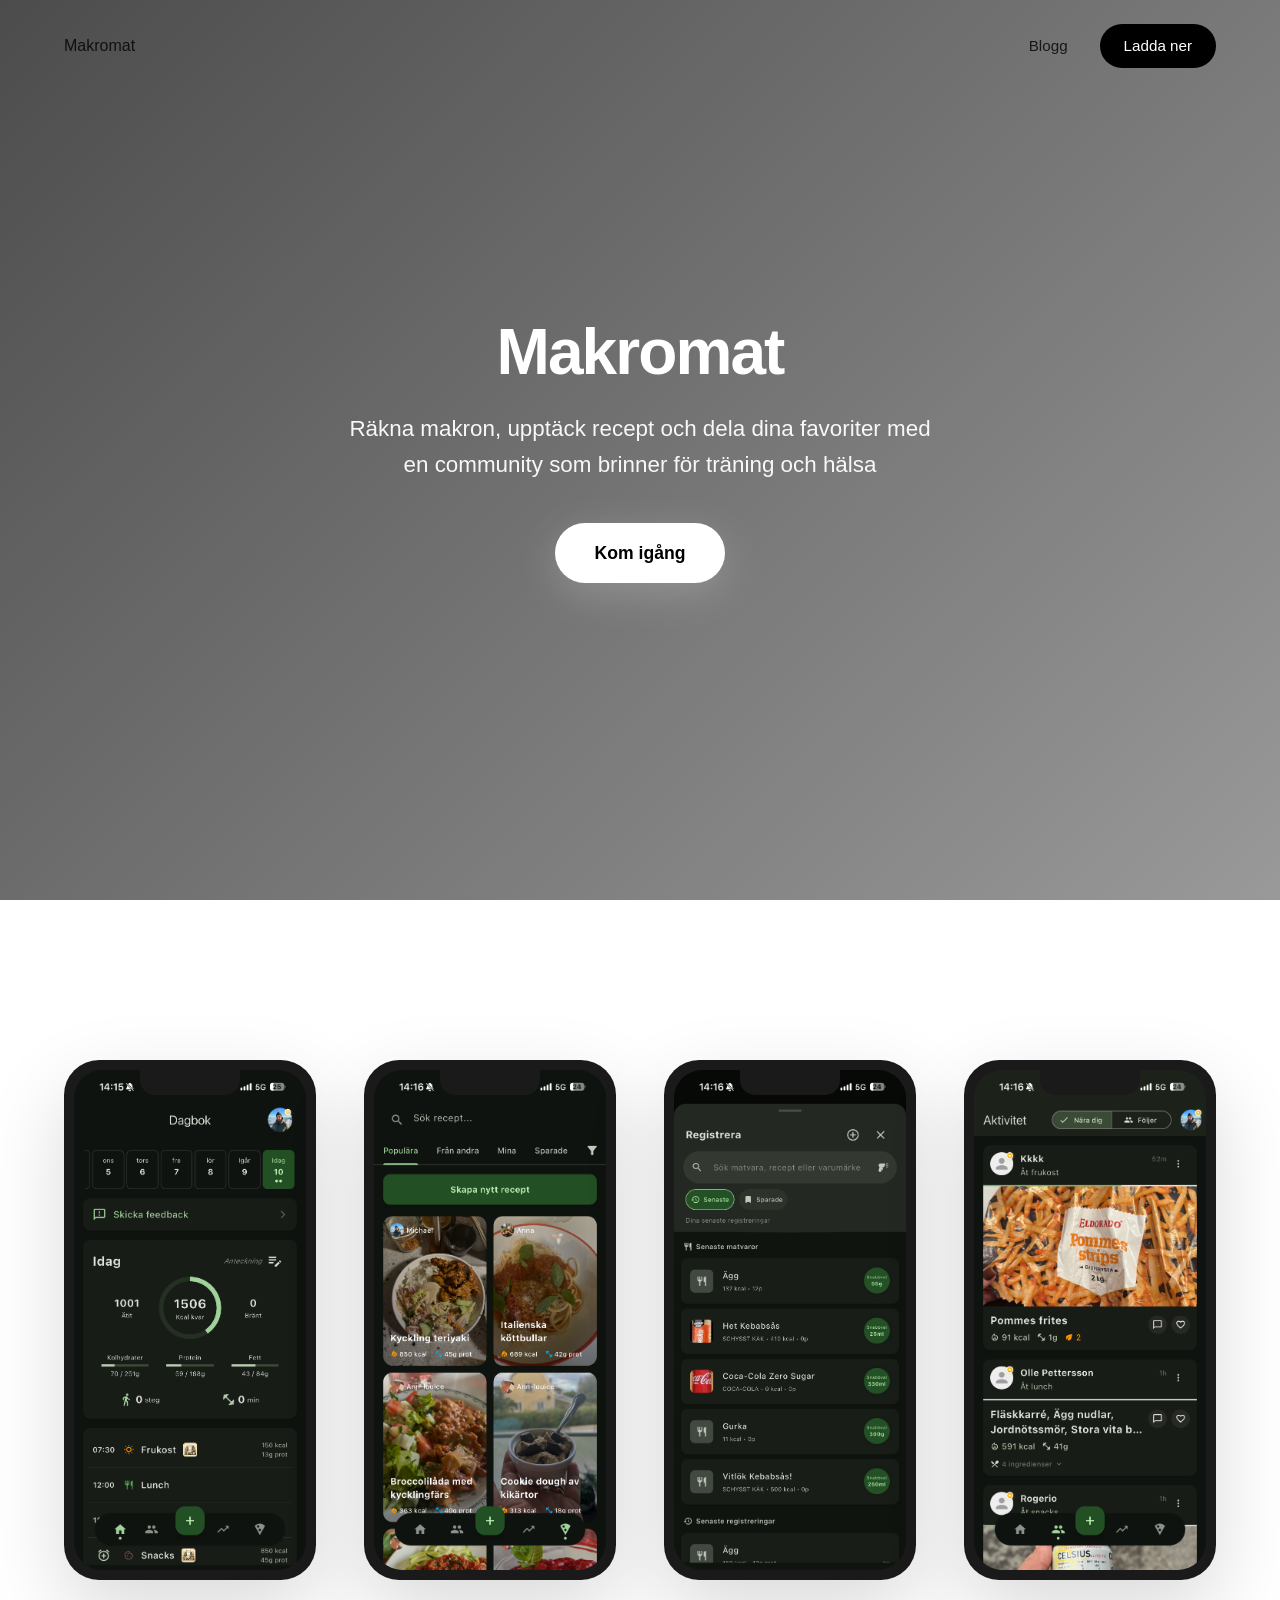
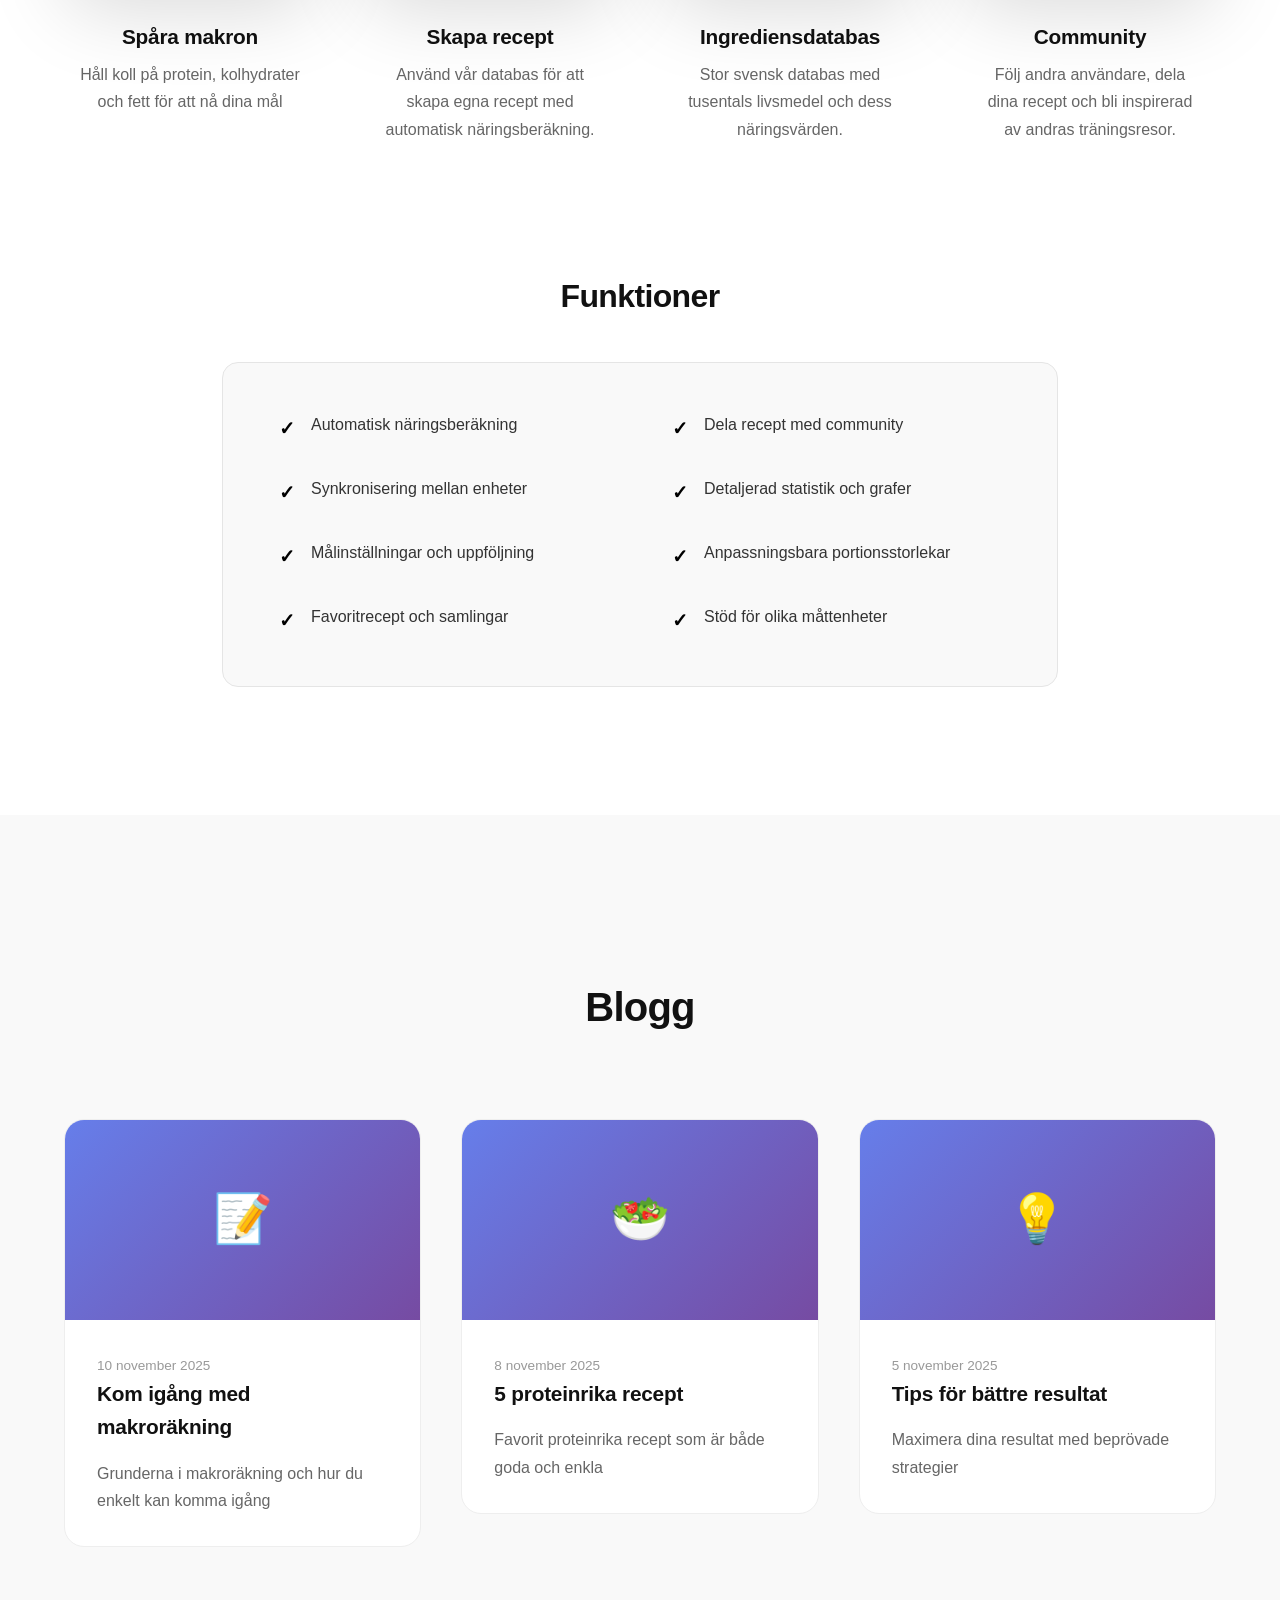
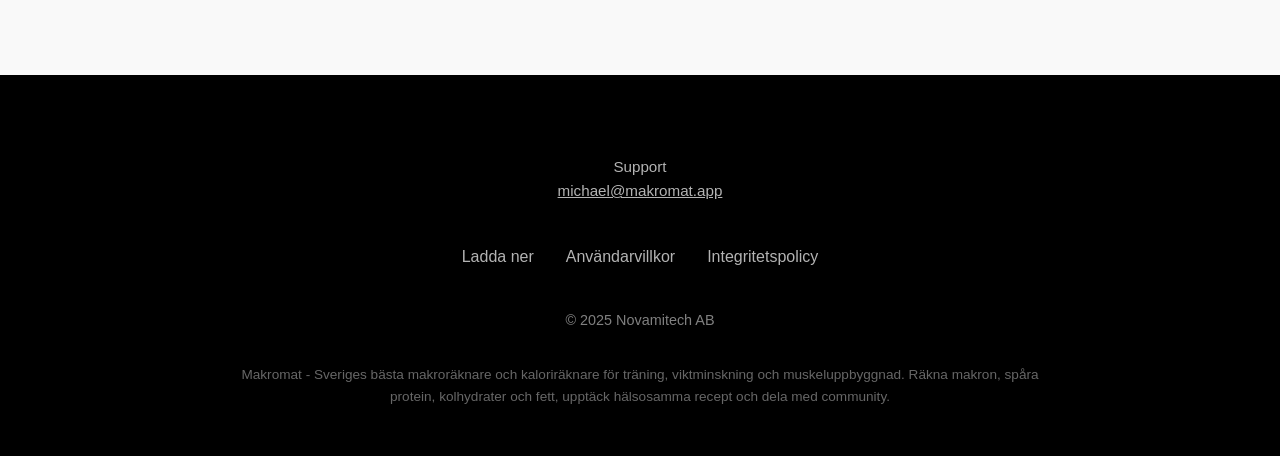
==== commit c34a5c78: "favicon" ====
--- a/index.html
+++ b/index.html
@@ -13,7 +13,7 @@
   <meta property="og:site_name" content="Makromat">
   <meta property="og:title" content="Makromat - Räkna makron, upptäck recept och nå dina mål">
   <meta property="og:description" content="Sveriges bästa app för makroräkning. Spåra makron, upptäck recept och dela dina favoriter med en community som brinner för träning och hälsa.">
-  <meta property="og:image" content="https://makromat.app/images/screen4.png">
+  <meta property="og:image" content="https://makromat.app/images/gainslogo6.png">
   <meta property="og:url" content="https://makromat.app/">
   <meta property="og:type" content="website">
   <meta property="og:locale" content="sv_SE">
@@ -22,7 +22,11 @@
   <meta name="twitter:card" content="summary_large_image">
   <meta name="twitter:title" content="Makromat - Räkna makron, upptäck recept och nå dina mål">
   <meta name="twitter:description" content="Sveriges bästa app för makroräkning. Spåra makron, upptäck recept och dela med community.">
-  <meta name="twitter:image" content="https://makromat.app/images/screen4.png">
+  <meta name="twitter:image" content="https://makromat.app/images/gainslogo6.png">
+  
+  <!-- Favicon -->
+  <link rel="icon" type="image/png" href="images/gainslogo6.png">
+  <link rel="apple-touch-icon" href="images/gainslogo6.png">
   
   <!-- iOS Smart App Banner -->
   <meta name="apple-itunes-app" content="app-id=6737398853">
@@ -57,7 +61,7 @@
     "@type": "Organization",
     "name": "Novamitech AB",
     "url": "https://makromat.app",
-    "logo": "https://makromat.app/icons/Icon-512.png",
+    "logo": "https://makromat.app/images/gainslogo6.png",
     "contactPoint": {
       "@type": "ContactPoint",
       "email": "michael@makromat.app",
@@ -106,14 +110,14 @@
     }
     
     .logo {
-      font-size: 1.5rem;
-      font-weight: 600;
-      letter-spacing: -0.02em;
-      color: #000;
-    }
-    
-    nav.scrolled .logo {
-      color: #000;
+      display: flex;
+      align-items: center;
+    }
+    
+    .logo img {
+      height: 40px;
+      width: auto;
+      display: block;
     }
     
     .nav-right {
@@ -571,6 +575,10 @@
         padding: 1rem 1.5rem;
       }
       
+      .logo img {
+        height: 32px;
+      }
+      
       .nav-links {
         display: none;
       }
@@ -619,7 +627,7 @@
       <ul class="nav-links">
         <li><a href="#blog">Blogg</a></li>
       </ul>
-      <a href="https://apps.apple.com/se/app/gains-makromat/id6737398853" class="download-btn" target="_blank" rel="noopener">Ladda ner</a>
+      <a href="https://apps.apple.com/se/app/makromat-proteinr%C3%A4knare/id6447565445" class="download-btn" target="_blank" rel="noopener">Ladda ner</a>
     </div>
   </nav>
 
@@ -637,7 +645,7 @@
     <div class="hero-content">
       <h1>Makromat</h1>
       <p>Räkna makron, upptäck recept och dela dina favoriter med en community som brinner för träning och hälsa</p>
-      <a href="https://apps.apple.com/se/app/gains-makromat/id6737398853" class="hero-cta" target="_blank" rel="noopener">Kom igång</a>
+      <a href="https://apps.apple.com/se/app/makromat-proteinr%C3%A4knare/id6447565445" class="hero-cta" target="_blank" rel="noopener">Kom igång</a>
     </div>
   </section>
 
@@ -814,7 +822,7 @@
         const appUrl = `makromat://${path}${search}`;
         window.location.href = appUrl;
         setTimeout(() => {
-          window.location.href = 'https://apps.apple.com/se/app/gains-makromat/id6737398853';
+          window.location.href = 'https://apps.apple.com/se/app/makromat-proteinr%C3%A4knare/id6447565445';
         }, 2000);
         return;
       }
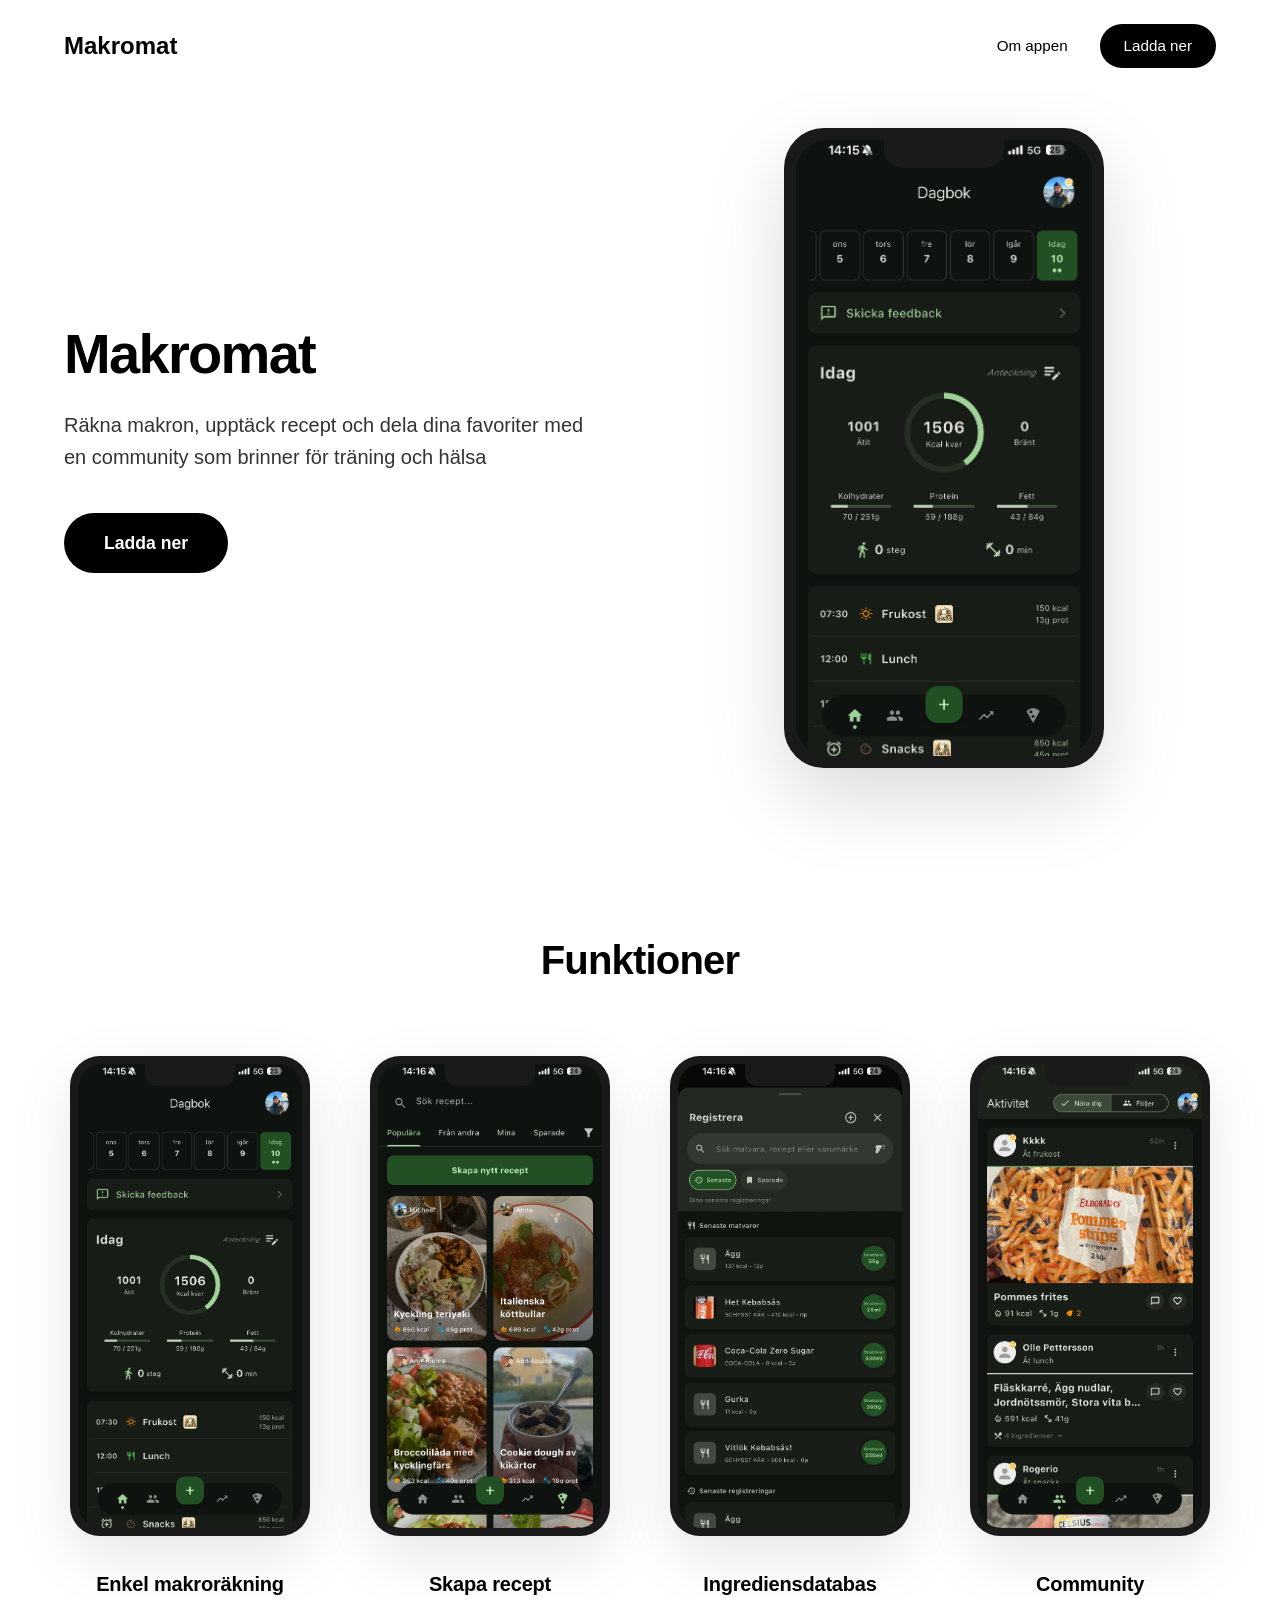
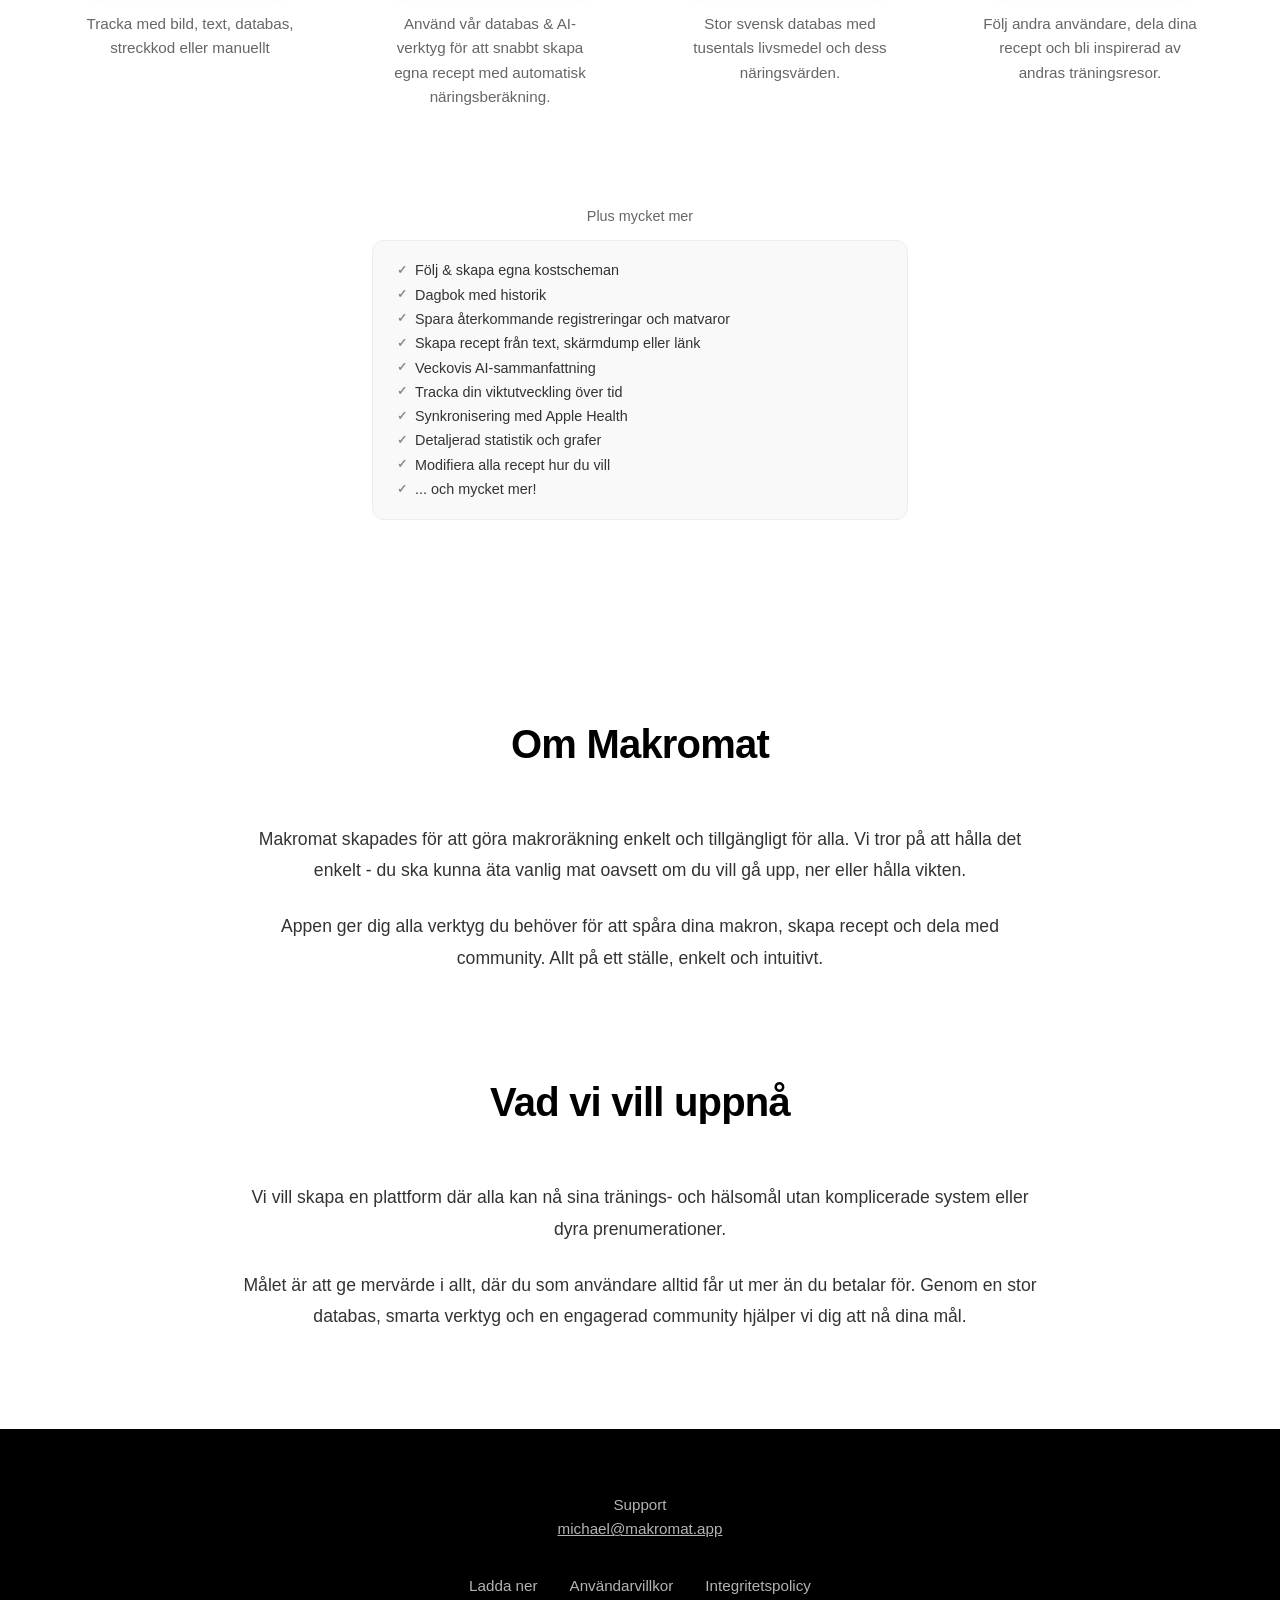
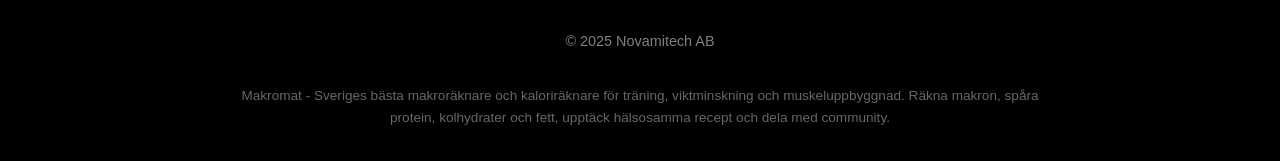
==== commit a8239a69: "feat: better website" ====
--- a/index.html
+++ b/index.html
@@ -101,10 +101,11 @@
       justify-content: space-between;
       align-items: center;
       transition: all 0.3s ease;
+      background: #fff;
     }
     
     nav.scrolled {
-      background: rgba(255, 255, 255, 0.8);
+      background: rgba(255, 255, 255, 0.95);
       backdrop-filter: blur(20px);
       box-shadow: 0 1px 0 rgba(0,0,0,0.05);
     }
@@ -112,6 +113,9 @@
     .logo {
       display: flex;
       align-items: center;
+      font-size: 1.5rem;
+      font-weight: 600;
+      color: #000;
     }
     
     .logo img {
@@ -139,12 +143,11 @@
       text-decoration: none;
       font-weight: 500;
       font-size: 0.95rem;
-      opacity: 0.8;
       transition: opacity 0.3s ease;
     }
     
     .nav-links a:hover {
-      opacity: 1;
+      opacity: 0.7;
     }
     
     nav a.download-btn {
@@ -159,124 +162,138 @@
     }
     
     nav a.download-btn:hover {
-      transform: scale(1.05);
-      box-shadow: 0 8px 24px rgba(0,0,0,0.15);
+      opacity: 0.9;
     }
     
     /* Hero Section */
     .hero {
       position: relative;
-      height: 100vh;
+      min-height: 90vh;
       display: flex;
       align-items: center;
       justify-content: center;
-      overflow: hidden;
-    }
-    
-    .video-background {
-      position: absolute;
-      top: 0;
-      left: 0;
+      padding: 8rem 5% 4rem;
+      background: #fff;
+    }
+    
+    .hero-container {
+      max-width: 1400px;
       width: 100%;
-      height: 100%;
-      overflow: hidden;
-    }
-    
-    .video-background video {
-      position: absolute;
-      top: 50%;
-      left: 50%;
-      min-width: 100%;
-      min-height: 100%;
-      width: auto;
-      height: auto;
-      transform: translate(-50%, -50%);
-      object-fit: cover;
-    }
-    
-    .video-overlay {
-      position: absolute;
-      top: 0;
-      left: 0;
-      width: 100%;
-      height: 100%;
-      background: linear-gradient(135deg, rgba(0,0,0,0.7) 0%, rgba(0,0,0,0.4) 100%);
+      display: grid;
+      grid-template-columns: 1fr 1fr;
+      gap: 4rem;
+      align-items: center;
     }
     
     .hero-content {
       position: relative;
       z-index: 10;
-      text-align: center;
-      color: #fff;
-      max-width: 700px;
-      padding: 2rem;
-      animation: fadeInUp 1s ease;
-    }
-    
-    @keyframes fadeInUp {
-      from {
-        opacity: 0;
-        transform: translateY(30px);
-      }
-      to {
-        opacity: 1;
-        transform: translateY(0);
-      }
+      color: #111;
     }
     
     .hero h1 {
-      font-size: 4rem;
+      font-size: 3.5rem;
       font-weight: 700;
       letter-spacing: -0.03em;
       margin-bottom: 1.5rem;
       line-height: 1.1;
+      color: #000;
     }
     
     .hero p {
-      font-size: 1.4rem;
+      font-size: 1.25rem;
       font-weight: 400;
-      opacity: 0.95;
+      color: #333;
       margin-bottom: 2.5rem;
-      max-width: 600px;
-      margin-left: auto;
-      margin-right: auto;
+      line-height: 1.6;
     }
     
     .hero-cta {
       display: inline-block;
-      background: #fff;
-      color: #000;
+      background: #000;
+      color: #fff;
       padding: 1rem 2.5rem;
       border-radius: 100px;
       text-decoration: none;
       font-weight: 600;
       font-size: 1.1rem;
       transition: all 0.3s ease;
-      box-shadow: 0 10px 40px rgba(255,255,255,0.2);
     }
     
     .hero-cta:hover {
-      transform: translateY(-3px);
-      box-shadow: 0 15px 50px rgba(255,255,255,0.3);
+      opacity: 0.9;
+      transform: translateY(-2px);
+    }
+    
+    .hero-phone {
+      display: flex;
+      justify-content: center;
+      align-items: center;
+    }
+    
+    .hero-phone-mockup {
+      width: 100%;
+      max-width: 320px;
+      height: 640px;
+      background: #1a1a1a;
+      border-radius: 40px;
+      padding: 12px;
+      box-shadow: 0 30px 80px rgba(0,0,0,0.15);
+      position: relative;
+    }
+    
+    .hero-phone-screen {
+      width: 100%;
+      height: 100%;
+      background: #fff;
+      border-radius: 32px;
+      overflow: hidden;
+    }
+    
+    .hero-phone-screen img {
+      width: 100%;
+      height: 100%;
+      object-fit: cover;
+    }
+    
+    .hero-phone-notch {
+      position: absolute;
+      top: 12px;
+      left: 50%;
+      transform: translateX(-50%);
+      width: 120px;
+      height: 28px;
+      background: #1a1a1a;
+      border-radius: 0 0 18px 18px;
+      z-index: 10;
     }
     
     /* App Showcase */
     .app-showcase {
-      padding: 10rem 5% 8rem;
+      padding: 6rem 5%;
       background: #fff;
     }
     
     .showcase-container {
-      max-width: 1600px;
+      max-width: 1400px;
       margin: 0 auto;
     }
     
-     .phones-grid {
-       display: grid;
-       grid-template-columns: repeat(4, 1fr);
-       gap: 3rem;
-       margin-bottom: 8rem;
-     }
+    .section-title {
+      font-size: 2.5rem;
+      font-weight: 700;
+      text-align: center;
+      margin-bottom: 4rem;
+      letter-spacing: -0.02em;
+      color: #000;
+    }
+    
+    .phones-grid {
+      display: grid;
+      grid-template-columns: repeat(4, 1fr);
+      gap: 3rem;
+      margin-bottom: 6rem;
+    }
     
     .phone-item {
       text-align: center;
@@ -284,26 +301,26 @@
     
     .phone-mockup {
       width: 100%;
-      max-width: 260px;
-      height: 520px;
-      margin: 0 auto 2.5rem;
+      max-width: 240px;
+      height: 480px;
+      margin: 0 auto 2rem;
       background: #1a1a1a;
-      border-radius: 35px;
-      padding: 10px;
-      box-shadow: 0 30px 80px rgba(0,0,0,0.15);
+      border-radius: 30px;
+      padding: 8px;
+      box-shadow: 0 20px 60px rgba(0,0,0,0.1);
       transition: transform 0.3s ease;
       position: relative;
     }
     
     .phone-mockup:hover {
-      transform: translateY(-10px);
+      transform: translateY(-5px);
     }
     
     .phone-screen {
       width: 100%;
       height: 100%;
       background: #fff;
-      border-radius: 28px;
+      border-radius: 24px;
       overflow: hidden;
     }
     
@@ -315,163 +332,133 @@
     
     .phone-notch {
       position: absolute;
-      top: 10px;
+      top: 8px;
       left: 50%;
       transform: translateX(-50%);
-      width: 100px;
-      height: 25px;
+      width: 90px;
+      height: 22px;
       background: #1a1a1a;
-      border-radius: 0 0 15px 15px;
+      border-radius: 0 0 12px 12px;
       z-index: 10;
     }
     
     .phone-item h2 {
-      font-size: 1.3rem;
+      font-size: 1.25rem;
       font-weight: 600;
-      margin-bottom: 0.5rem;
+      margin-bottom: 0.75rem;
       letter-spacing: -0.01em;
+      color: #000;
     }
     
     .phone-item p {
       color: #666;
-      line-height: 1.7;
+      line-height: 1.6;
       padding: 0 1rem;
+      font-size: 0.95rem;
     }
     
     /* Features List */
     .features-list {
-      max-width: 900px;
-      margin: 0 auto;
+      max-width: 600px;
+      margin: 2rem auto 0;
       padding: 0 2rem;
     }
     
-    .features-list h3 {
-      font-size: 2rem;
-      font-weight: 600;
-      margin-bottom: 2.5rem;
-      letter-spacing: -0.02em;
+    .features-title {
       text-align: center;
+      font-size: 0.9rem;
+      color: #666;
+      margin-bottom: 0.75rem;
+      font-weight: 500;
     }
     
     .features-box {
       background: #f9f9f9;
-      border: 1px solid #e5e5e5;
-      border-radius: 16px;
-      padding: 3rem 3.5rem;
+      border-radius: 12px;
+      padding: 1.25rem 1.5rem;
+      border: 1px solid #eee;
     }
     
     .features-columns {
-      display: grid;
-      grid-template-columns: repeat(2, 1fr);
-      gap: 1.8rem 4rem;
+      display: flex;
+      flex-direction: column;
+      gap: 0.35rem;
       list-style: none;
       margin: 0;
       padding: 0;
     }
     
     .feature-item {
-      font-size: 1rem;
+      font-size: 0.9rem;
       color: #333;
-      line-height: 1.7;
+      line-height: 1.3;
       display: flex;
-      align-items: flex-start;
-      gap: 1rem;
+      align-items: center;
+      gap: 0.5rem;
     }
     
     .feature-item::before {
       content: '✓';
-      font-size: 1.2rem;
-      font-weight: 600;
-      color: #000;
+      font-size: 0.75rem;
+      font-weight: 700;
+      color: #888;
       flex-shrink: 0;
-      margin-top: 0.15rem;
-    }
-    
-    /* Blog Section */
-    .blog {
-      padding: 10rem 5% 8rem;
-      background: #f9f9f9;
-    }
-    
-    .blog-container {
+    }
+    
+    /* About Section */
+    .about {
+      padding: 6rem 5%;
+      background: #fff;
+    }
+    
+    .about-container {
       max-width: 1200px;
       margin: 0 auto;
     }
     
-    .section-header {
+    .about-section {
+      margin-bottom: 6rem;
+    }
+    
+    .about-section:last-child {
+      margin-bottom: 0;
+    }
+    
+    .about-header {
       text-align: center;
-      margin-bottom: 5rem;
-    }
-    
-    .section-header h2 {
+      margin-bottom: 3rem;
+    }
+    
+    .about-header h2 {
       font-size: 2.5rem;
       font-weight: 700;
       letter-spacing: -0.02em;
+      margin-bottom: 1rem;
+      color: #000;
+    }
+    
+    .about-content {
+      max-width: 800px;
+      margin: 0 auto;
+      text-align: center;
+    }
+    
+    .about-content p {
+      font-size: 1.1rem;
+      line-height: 1.8;
+      color: #333;
+      margin-bottom: 1.5rem;
+    }
+    
+    .about-content p:last-child {
       margin-bottom: 0;
-    }
-    
-    .blog-grid {
-      display: grid;
-      grid-template-columns: repeat(3, 1fr);
-      gap: 2.5rem;
-    }
-    
-    .blog-card {
-      background: #fff;
-      border-radius: 20px;
-      overflow: hidden;
-      transition: all 0.3s ease;
-      border: 1px solid #eee;
-      text-decoration: none;
-      color: inherit;
-      display: block;
-      cursor: pointer;
-    }
-    
-    .blog-card:hover {
-      transform: translateY(-5px);
-      box-shadow: 0 20px 40px rgba(0,0,0,0.08);
-    }
-    
-    .blog-image {
-      width: 100%;
-      height: 200px;
-      background: linear-gradient(135deg, #667eea 0%, #764ba2 100%);
-      display: flex;
-      align-items: center;
-      justify-content: center;
-      color: white;
-      font-size: 3rem;
-    }
-    
-    .blog-content {
-      padding: 2rem;
-    }
-    
-    .blog-date {
-      color: #999;
-      font-size: 0.85rem;
-      margin-bottom: 0.8rem;
-    }
-    
-    .blog-card h3 {
-      font-size: 1.3rem;
-      font-weight: 600;
-      margin-bottom: 1rem;
-      letter-spacing: -0.01em;
-    }
-    
-    .blog-card p {
-      color: #666;
-      line-height: 1.7;
-      margin: 0;
     }
     
     /* Footer */
     footer {
       background: #000;
       color: #fff;
-      padding: 5rem 5% 3rem;
+      padding: 4rem 5% 2rem;
     }
     
     .footer-content {
@@ -484,7 +471,7 @@
       display: flex;
       gap: 2rem;
       justify-content: center;
-      margin-bottom: 2.5rem;
+      margin-bottom: 2rem;
       flex-wrap: wrap;
     }
     
@@ -493,6 +480,7 @@
       text-decoration: none;
       opacity: 0.7;
       transition: opacity 0.3s;
+      font-size: 0.95rem;
     }
     
     .footer-links a:hover {
@@ -500,7 +488,7 @@
     }
     
     .footer-email {
-      margin-bottom: 2.5rem;
+      margin-bottom: 2rem;
       opacity: 0.7;
       font-size: 0.95rem;
     }
@@ -526,29 +514,61 @@
       margin-right: auto;
     }
     
-     /* Responsive */
-     @media (max-width: 1200px) {
-       .phones-grid {
-         grid-template-columns: repeat(2, 1fr);
-         gap: 3rem;
-       }
-     }
-     
-     @media (max-width: 1024px) {
-       .hero h1 {
-         font-size: 3rem;
-       }
-       
-       .blog-grid {
-         grid-template-columns: repeat(2, 1fr);
-       }
-       
-       .features-columns {
-         grid-template-columns: 1fr;
-       }
-     }
+    /* Responsive */
+    @media (max-width: 1200px) {
+      .phones-grid {
+        grid-template-columns: repeat(2, 1fr);
+        gap: 2.5rem;
+      }
+    }
+    
+    @media (max-width: 1024px) {
+      .hero-container {
+        gap: 3rem;
+      }
+      
+      .hero h1 {
+        font-size: 3rem;
+      }
+      
+      .hero p {
+        font-size: 1.15rem;
+      }
+      
+      .hero-phone-mockup {
+        max-width: 280px;
+        height: 560px;
+      }
+      
+      .features-box {
+        padding: 1rem 1.25rem;
+      }
+      
+      .section-title {
+        font-size: 2rem;
+      }
+      
+      .about-header h2 {
+        font-size: 2rem;
+      }
+    }
     
     @media (max-width: 768px) {
+      .hero {
+        min-height: auto;
+        padding: 6rem 1.5rem 3rem;
+      }
+      
+      .hero-container {
+        grid-template-columns: 1fr;
+        gap: 3rem;
+        text-align: center;
+      }
+      
+      .hero-content {
+        text-align: center;
+      }
+      
       .hero h1 {
         font-size: 2.5rem;
       }
@@ -557,17 +577,18 @@
         font-size: 1.1rem;
       }
       
-      .section-header h2 {
+      .hero-phone-mockup {
+        max-width: 280px;
+        height: 560px;
+      }
+      
+      .section-title {
         font-size: 2rem;
-      }
-      
-      .blog-grid {
-        grid-template-columns: 1fr;
       }
       
       .phones-grid {
         grid-template-columns: 1fr;
-        gap: 3rem;
+        gap: 2.5rem;
         margin-bottom: 4rem;
       }
       
@@ -575,6 +596,10 @@
         padding: 1rem 1.5rem;
       }
       
+      .logo {
+        font-size: 1.25rem;
+      }
+      
       .logo img {
         height: 32px;
       }
@@ -588,34 +613,54 @@
       }
       
       .app-showcase {
-        padding: 6rem 1.5rem 4rem;
-      }
-      
-      .blog {
-        padding: 6rem 1.5rem 4rem;
-      }
-      
-      .section-header {
-        margin-bottom: 3rem;
+        padding: 4rem 1.5rem;
+      }
+      
+      .about {
+        padding: 4rem 1.5rem;
+      }
+      
+      .about-section {
+        margin-bottom: 4rem;
+      }
+      
+      .about-header {
+        margin-bottom: 2rem;
+      }
+      
+      .about-header h2 {
+        font-size: 2rem;
+      }
+      
+      .about-content {
+        text-align: center;
+      }
+      
+      .about-content p {
+        font-size: 1rem;
+      }
+      
+      .features-list {
+        margin-top: 2rem;
+        padding: 0 1rem;
       }
       
       .features-box {
-        padding: 2rem 1.5rem;
+        padding: 1rem 1.25rem;
       }
       
       .features-columns {
-        gap: 1.5rem 2rem;
+        grid-template-columns: 1fr 1fr;
+        gap: 0.3rem 0.75rem;
+      }
+      
+      .feature-item {
+        font-size: 0.85rem;
       }
       
       footer {
         padding: 3rem 1.5rem 2rem;
       }
-    }
-    
-    /* Parallax Effect */
-    .parallax {
-      will-change: transform;
-      transition: transform 0.1s ease-out;
     }
   </style>
 </head>
@@ -625,7 +670,7 @@
     <div class="logo">Makromat</div>
     <div class="nav-right">
       <ul class="nav-links">
-        <li><a href="#blog">Blogg</a></li>
+        <li><a href="#about">Om appen</a></li>
       </ul>
       <a href="https://apps.apple.com/se/app/makromat-proteinr%C3%A4knare/id6447565445" class="download-btn" target="_blank" rel="noopener">Ladda ner</a>
     </div>
@@ -636,49 +681,54 @@
   
   <!-- Hero Section -->
   <section class="hero">
-    <div class="video-background">
-      <video autoplay muted loop playsinline>
-        <source src="./assets/cooking_video.mp4" type="video/mp4">
-      </video>
-      <div class="video-overlay"></div>
-    </div>
-    <div class="hero-content">
-      <h1>Makromat</h1>
-      <p>Räkna makron, upptäck recept och dela dina favoriter med en community som brinner för träning och hälsa</p>
-      <a href="https://apps.apple.com/se/app/makromat-proteinr%C3%A4knare/id6447565445" class="hero-cta" target="_blank" rel="noopener">Kom igång</a>
+    <div class="hero-container">
+      <div class="hero-content">
+        <h1>Makromat</h1>
+        <p>Räkna makron, upptäck recept och dela dina favoriter med en community som brinner för träning och hälsa</p>
+        <a href="https://apps.apple.com/se/app/makromat-proteinr%C3%A4knare/id6447565445" class="hero-cta" target="_blank" rel="noopener">Ladda ner</a>
+      </div>
+      <div class="hero-phone">
+        <div class="hero-phone-mockup">
+          <div class="hero-phone-notch"></div>
+          <div class="hero-phone-screen">
+            <img src="images/appmockups/1.PNG" alt="Makromat app" loading="lazy">
+          </div>
+        </div>
+      </div>
     </div>
   </section>
 
   <!-- App Showcase -->
   <section class="app-showcase">
     <div class="showcase-container">
-       <div class="phones-grid">
+      <h2 class="section-title">Funktioner</h2>
+      <div class="phones-grid">
        
          
          <article class="phone-item">
-           <div class="phone-mockup parallax" data-speed="0.02">
+           <div class="phone-mockup">
              <div class="phone-notch"></div>
              <div class="phone-screen">
                <img src="images/appmockups/1.PNG" alt="Makroräknare och kaloriräknare i Makromat app" loading="lazy">
              </div>
            </div>
-           <h2>Spåra makron</h2>
-           <p>Håll koll på protein, kolhydrater och fett för att nå dina mål</p>
+           <h2>Enkel makroräkning</h2>
+           <p>Tracka med bild, text, databas, streckkod eller manuellt</p>
          </article>
         
          <article class="phone-item">
-          <div class="phone-mockup parallax" data-speed="0.02">
+          <div class="phone-mockup">
             <div class="phone-notch"></div>
             <div class="phone-screen">
               <img src="images/appmockups/2.PNG" alt="Makromat app skärm som visar receptskapande med automatisk näringsberäkning" loading="lazy">
             </div>
           </div>
           <h2>Skapa recept</h2>
-          <p>Använd vår databas för att skapa egna recept med automatisk näringsberäkning.</p>
+          <p>Använd vår databas & AI-verktyg för att snabbt skapa egna recept med automatisk näringsberäkning. </p>
         </article>
          
          <article class="phone-item">
-           <div class="phone-mockup parallax" data-speed="0.02">
+           <div class="phone-mockup">
              <div class="phone-notch"></div>
              <div class="phone-screen">
                <img src="images/appmockups/4.PNG" alt="Ingrediensdatabas i Makromat med tusentals livsmedel" loading="lazy">
@@ -689,7 +739,7 @@
          </article>
          
          <article class="phone-item">
-           <div class="phone-mockup parallax" data-speed="0.02">
+           <div class="phone-mockup">
              <div class="phone-notch"></div>
              <div class="phone-screen">
                <img src="images/appmockups/3.PNG" alt="Makromat app statistik och uppföljning" loading="lazy">
@@ -701,62 +751,47 @@
        </div>
       
       <div class="features-list">
-        <h3>Funktioner</h3>
+        <p class="features-title">Plus mycket mer</p>
         <div class="features-box">
           <ul class="features-columns">
-            <li class="feature-item">Automatisk näringsberäkning</li>
-            <li class="feature-item">Dela recept med community</li>
-            <li class="feature-item">Synkronisering mellan enheter</li>
+            <li class="feature-item">Följ & skapa egna kostscheman</li>
+            <li class="feature-item">Dagbok med historik</li>
+            <li class="feature-item">Spara återkommande registreringar och matvaror</li>
+            <li class="feature-item">Skapa recept från text, skärmdump eller länk</li>
+            <li class="feature-item">Veckovis AI-sammanfattning</li>
+            
+            <li class="feature-item">Tracka din viktutveckling över tid</li>
+            <li class="feature-item">Synkronisering med Apple Health</li>
             <li class="feature-item">Detaljerad statistik och grafer</li>
-            <li class="feature-item">Målinställningar och uppföljning</li>
-            <li class="feature-item">Anpassningsbara portionsstorlekar</li>
-            <li class="feature-item">Favoritrecept och samlingar</li>
-            <li class="feature-item">Stöd för olika måttenheter</li>
+            <li class="feature-item">Modifiera alla recept hur du vill</li>
+            <li class="feature-item">... och mycket mer!</li>
           </ul>
         </div>
       </div>
     </div>
   </section>
 
-  <!-- Blog Section -->
-  <section id="blog" class="blog">
-    <div class="blog-container">
-      <div class="section-header">
-        <h2>Blogg</h2>
+  <!-- About Section -->
+  <section id="about" class="about">
+    <div class="about-container">
+      <div class="about-section">
+        <div class="about-header">
+          <h2>Om Makromat</h2>
+        </div>
+        <div class="about-content">
+          <p>Makromat skapades för att göra makroräkning enkelt och tillgängligt för alla. Vi tror på att hålla det enkelt - du ska kunna äta vanlig mat oavsett om du vill gå upp, ner eller hålla vikten.</p>
+          <p>Appen ger dig alla verktyg du behöver för att spåra dina makron, skapa recept och dela med community. Allt på ett ställe, enkelt och intuitivt.</p>
+        </div>
       </div>
-      <div class="blog-grid">
-        <article>
-          <a href="blog/kom-igang-med-makrorakning.html" class="blog-card">
-            <div class="blog-image">📝</div>
-            <div class="blog-content">
-              <time class="blog-date" datetime="2025-11-10">10 november 2025</time>
-              <h3>Kom igång med makroräkning</h3>
-              <p>Grunderna i makroräkning och hur du enkelt kan komma igång</p>
-            </div>
-          </a>
-        </article>
-        
-        <article>
-          <a href="blog/proteinrika-recept.html" class="blog-card">
-            <div class="blog-image">🥗</div>
-            <div class="blog-content">
-              <time class="blog-date" datetime="2025-11-08">8 november 2025</time>
-              <h3>5 proteinrika recept</h3>
-              <p>Favorit proteinrika recept som är både goda och enkla</p>
-            </div>
-          </a>
-        </article>
-        
-        <article>
-          <a href="blog/tips-battre-resultat.html" class="blog-card">
-            <div class="blog-image">💡</div>
-            <div class="blog-content">
-              <time class="blog-date" datetime="2025-11-05">5 november 2025</time>
-              <h3>Tips för bättre resultat</h3>
-              <p>Maximera dina resultat med beprövade strategier</p>
-            </div>
-          </a>
-        </article>
+      
+      <div class="about-section">
+        <div class="about-header">
+          <h2>Vad vi vill uppnå</h2>
+        </div>
+        <div class="about-content">
+          <p>Vi vill skapa en plattform där alla kan nå sina tränings- och hälsomål utan komplicerade system eller dyra prenumerationer.</p>
+          <p>Målet är att ge mervärde i allt, där du som användare alltid får ut mer än du betalar för. Genom en stor databas, smarta verktyg och en engagerad community hjälper vi dig att nå dina mål.</p>
+        </div>
       </div>
     </div>
   </section>
@@ -795,18 +830,6 @@
       }
     });
 
-    // Subtle parallax effect on phone showcase only
-    window.addEventListener('scroll', () => {
-      const parallaxElements = document.querySelectorAll('.parallax');
-      parallaxElements.forEach(el => {
-        const speed = el.dataset.speed || 0.02;
-        const rect = el.getBoundingClientRect();
-        const scrollPos = window.scrollY;
-        const offset = scrollPos * speed;
-        el.style.transform = `translateY(-${offset}px)`;
-      });
-    });
-
     // Deep link handling
     function handleDeepLink() {
       const path = window.location.pathname;
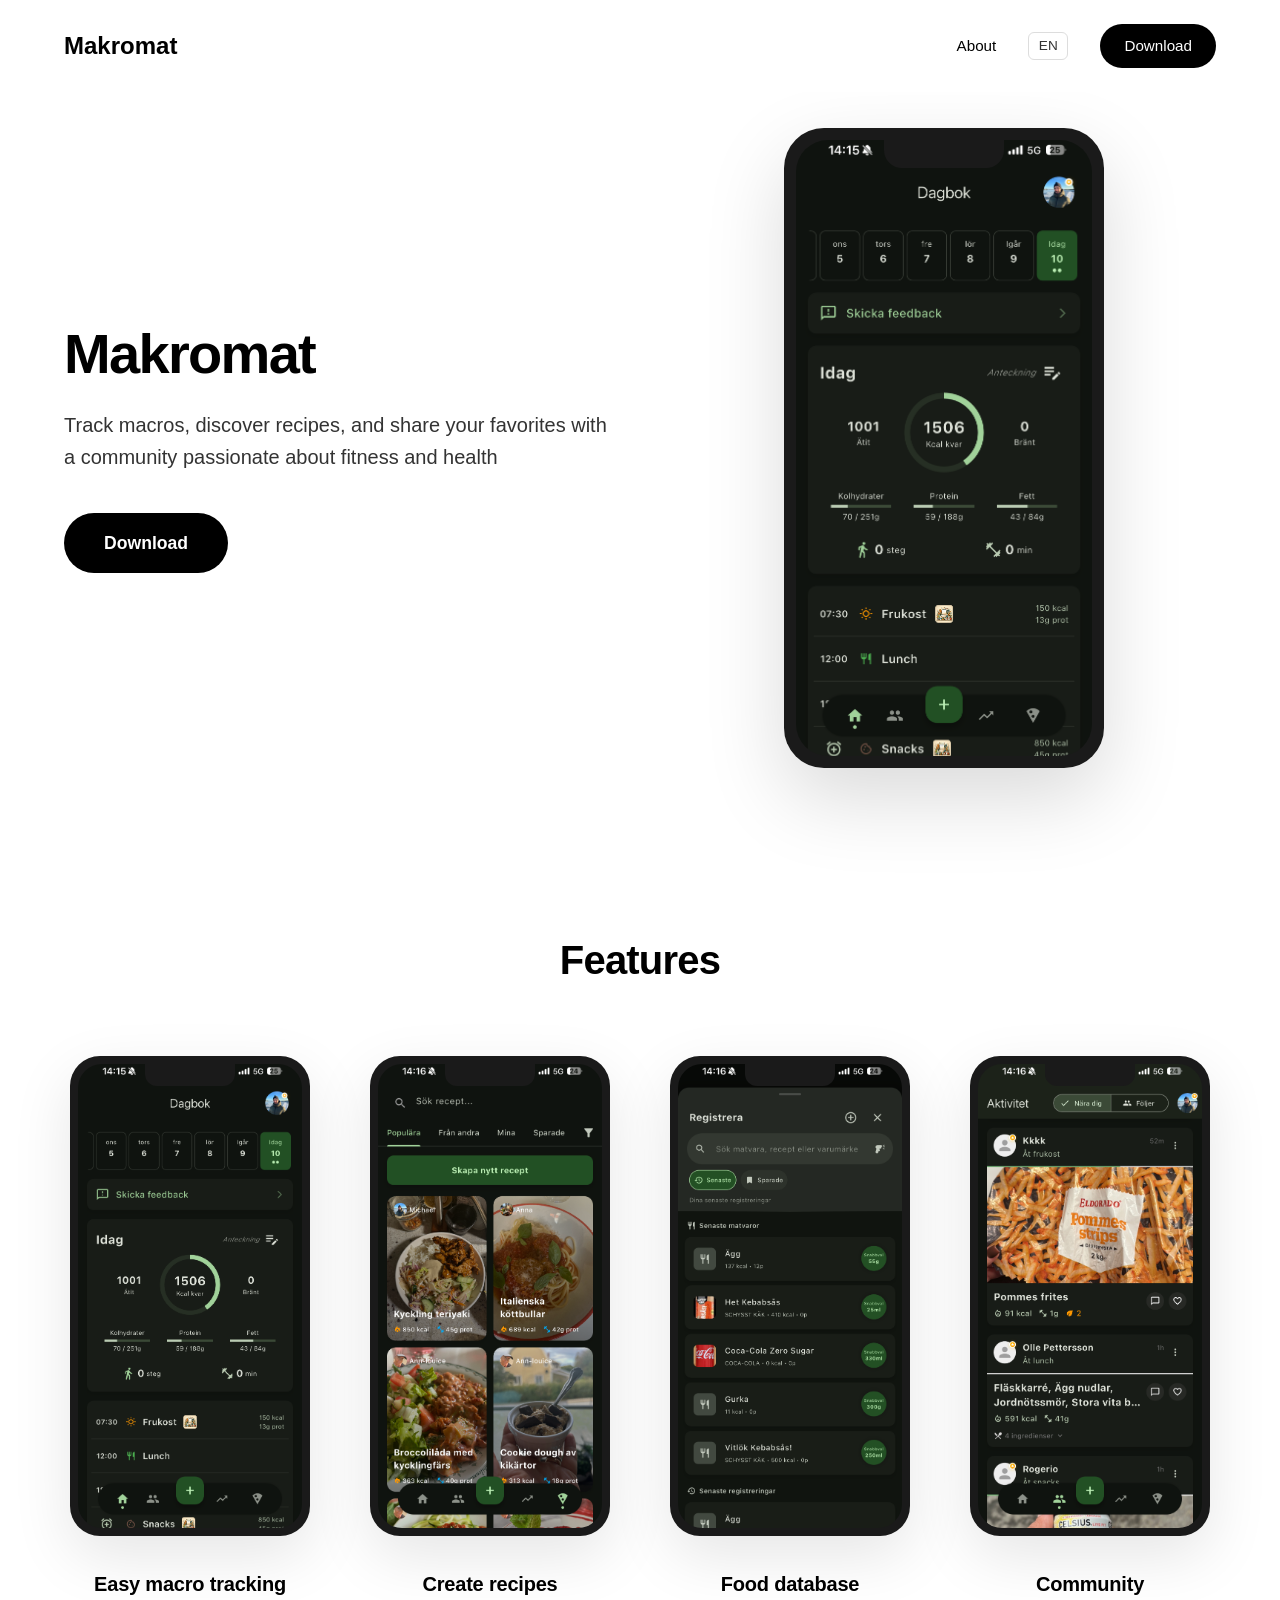
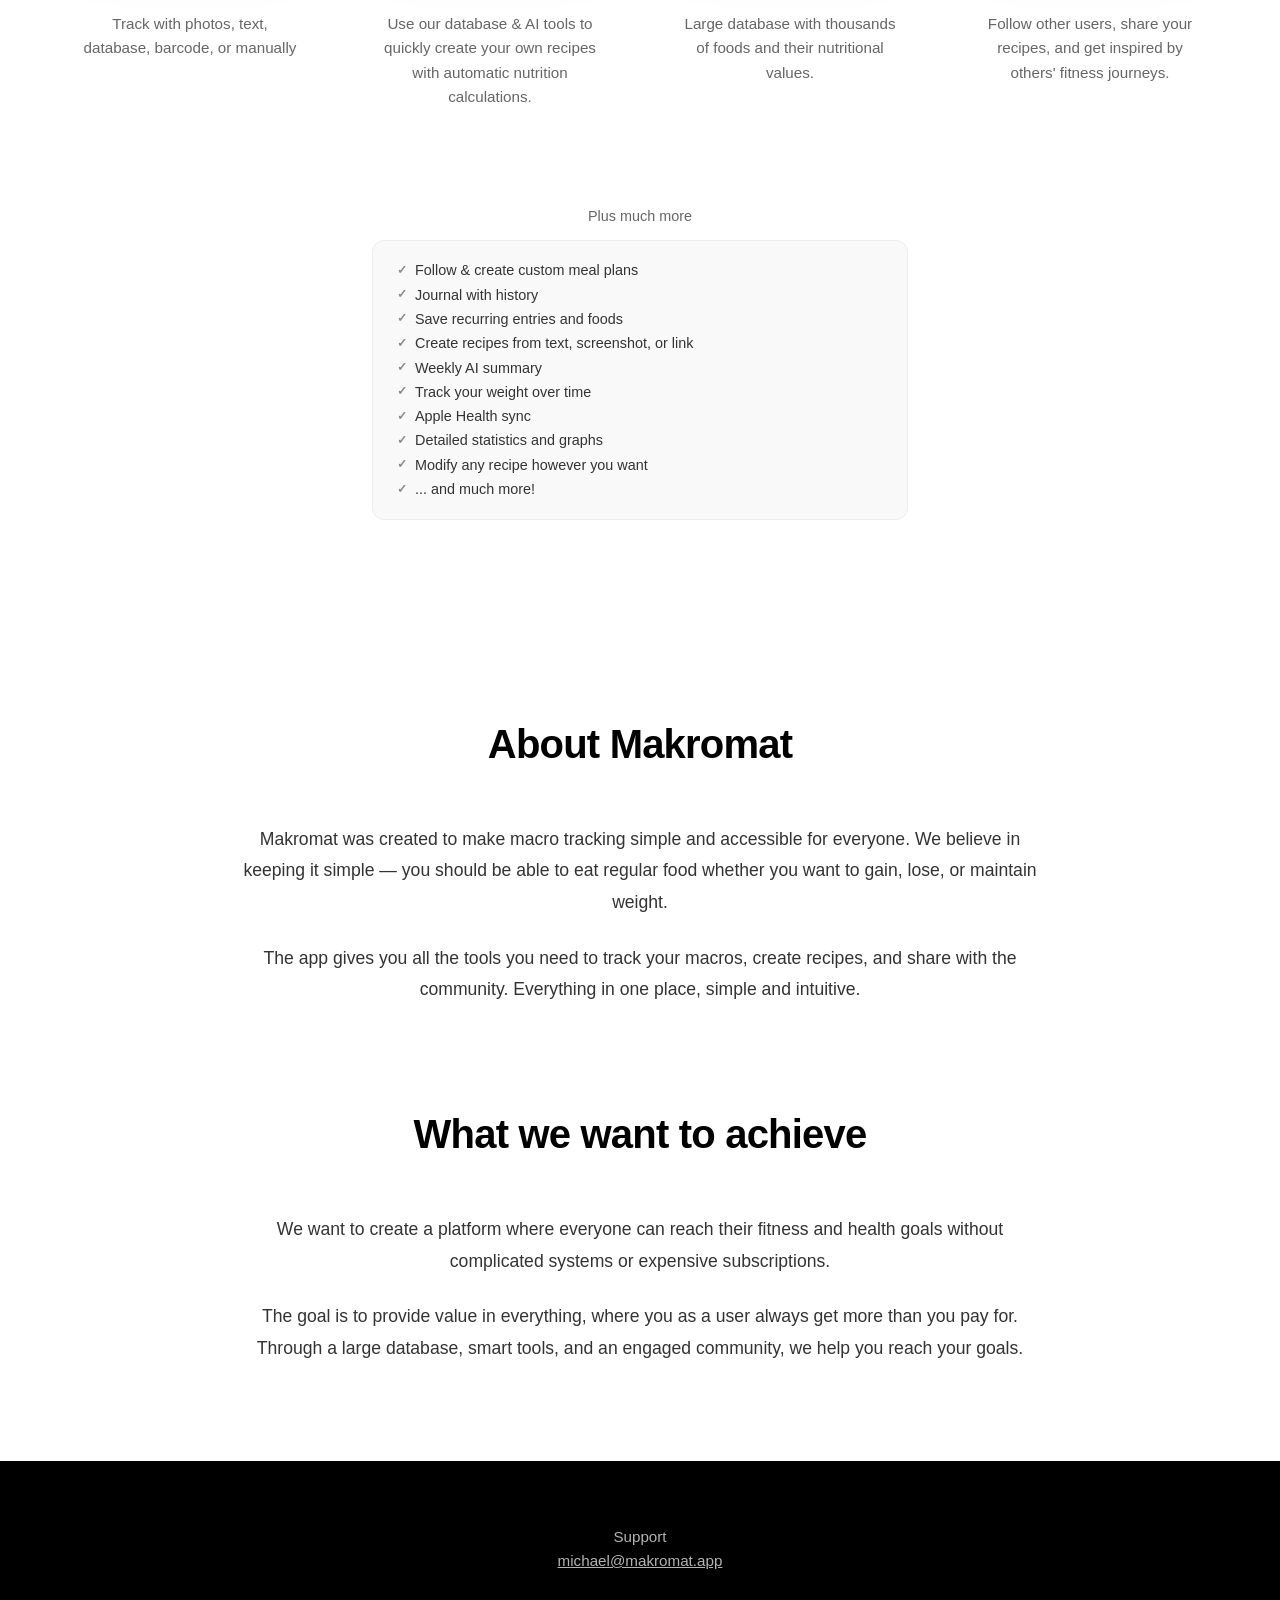
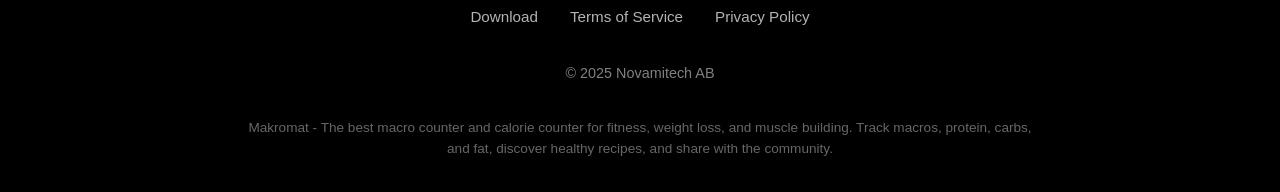
==== commit 1140a1ff: "loca" ====
--- a/index.html
+++ b/index.html
@@ -164,6 +164,24 @@
     nav a.download-btn:hover {
       opacity: 0.9;
     }
+
+    #lang-select {
+      appearance: none;
+      -webkit-appearance: none;
+      background: transparent;
+      border: 1px solid #ddd;
+      border-radius: 6px;
+      padding: 0.35rem 0.6rem;
+      font-size: 0.85rem;
+      font-weight: 500;
+      color: #333;
+      cursor: pointer;
+      font-family: inherit;
+    }
+
+    #lang-select:hover {
+      border-color: #999;
+    }
     
     /* Hero Section */
     .hero {
@@ -670,9 +688,14 @@
     <div class="logo">Makromat</div>
     <div class="nav-right">
       <ul class="nav-links">
-        <li><a href="#about">Om appen</a></li>
+        <li><a href="#about" data-i18n="navAbout">Om appen</a></li>
       </ul>
-      <a href="https://apps.apple.com/se/app/makromat-proteinr%C3%A4knare/id6447565445" class="download-btn" target="_blank" rel="noopener">Ladda ner</a>
+      <select id="lang-select" aria-label="Language">
+        <option value="sv">SV</option>
+        <option value="en">EN</option>
+        <option value="es">ES</option>
+      </select>
+      <a href="https://apps.apple.com/se/app/makromat-proteinr%C3%A4knare/id6447565445" class="download-btn" target="_blank" rel="noopener" data-i18n="download">Ladda ner</a>
     </div>
   </nav>
 
@@ -684,8 +707,8 @@
     <div class="hero-container">
       <div class="hero-content">
         <h1>Makromat</h1>
-        <p>Räkna makron, upptäck recept och dela dina favoriter med en community som brinner för träning och hälsa</p>
-        <a href="https://apps.apple.com/se/app/makromat-proteinr%C3%A4knare/id6447565445" class="hero-cta" target="_blank" rel="noopener">Ladda ner</a>
+        <p data-i18n="heroSubtitle">Räkna makron, upptäck recept och dela dina favoriter med en community som brinner för träning och hälsa</p>
+        <a href="https://apps.apple.com/se/app/makromat-proteinr%C3%A4knare/id6447565445" class="hero-cta" target="_blank" rel="noopener" data-i18n="download">Ladda ner</a>
       </div>
       <div class="hero-phone">
         <div class="hero-phone-mockup">
@@ -701,70 +724,68 @@
   <!-- App Showcase -->
   <section class="app-showcase">
     <div class="showcase-container">
-      <h2 class="section-title">Funktioner</h2>
+      <h2 class="section-title" data-i18n="featuresTitle">Funktioner</h2>
       <div class="phones-grid">
        
-         
          <article class="phone-item">
            <div class="phone-mockup">
              <div class="phone-notch"></div>
              <div class="phone-screen">
-               <img src="images/appmockups/1.PNG" alt="Makroräknare och kaloriräknare i Makromat app" loading="lazy">
+               <img src="images/appmockups/1.PNG" alt="Makromat app macro tracking" loading="lazy">
              </div>
            </div>
-           <h2>Enkel makroräkning</h2>
-           <p>Tracka med bild, text, databas, streckkod eller manuellt</p>
+           <h2 data-i18n="feature1Title">Enkel makroräkning</h2>
+           <p data-i18n="feature1Desc">Tracka med bild, text, databas, streckkod eller manuellt</p>
          </article>
         
          <article class="phone-item">
           <div class="phone-mockup">
             <div class="phone-notch"></div>
             <div class="phone-screen">
-              <img src="images/appmockups/2.PNG" alt="Makromat app skärm som visar receptskapande med automatisk näringsberäkning" loading="lazy">
+              <img src="images/appmockups/2.PNG" alt="Makromat app recipe creation" loading="lazy">
             </div>
           </div>
-          <h2>Skapa recept</h2>
-          <p>Använd vår databas & AI-verktyg för att snabbt skapa egna recept med automatisk näringsberäkning. </p>
+          <h2 data-i18n="feature2Title">Skapa recept</h2>
+          <p data-i18n="feature2Desc">Använd vår databas & AI-verktyg för att snabbt skapa egna recept med automatisk näringsberäkning.</p>
         </article>
          
          <article class="phone-item">
            <div class="phone-mockup">
              <div class="phone-notch"></div>
              <div class="phone-screen">
-               <img src="images/appmockups/4.PNG" alt="Ingrediensdatabas i Makromat med tusentals livsmedel" loading="lazy">
+               <img src="images/appmockups/4.PNG" alt="Makromat food database" loading="lazy">
              </div>
            </div>
-           <h2>Ingrediensdatabas</h2>
-           <p>Stor svensk databas med tusentals livsmedel och dess näringsvärden.</p>
+           <h2 data-i18n="feature3Title">Ingrediensdatabas</h2>
+           <p data-i18n="feature3Desc">Stor svensk databas med tusentals livsmedel och dess näringsvärden.</p>
          </article>
          
          <article class="phone-item">
            <div class="phone-mockup">
              <div class="phone-notch"></div>
              <div class="phone-screen">
-               <img src="images/appmockups/3.PNG" alt="Makromat app statistik och uppföljning" loading="lazy">
+               <img src="images/appmockups/3.PNG" alt="Makromat community" loading="lazy">
              </div>
            </div>
-           <h2>Community</h2>
-           <p>Följ andra användare, dela dina recept och bli inspirerad av andras träningsresor.</p>
+           <h2 data-i18n="feature4Title">Community</h2>
+           <p data-i18n="feature4Desc">Följ andra användare, dela dina recept och bli inspirerad av andras träningsresor.</p>
          </article>
        </div>
       
       <div class="features-list">
-        <p class="features-title">Plus mycket mer</p>
+        <p class="features-title" data-i18n="featuresMore">Plus mycket mer</p>
         <div class="features-box">
           <ul class="features-columns">
-            <li class="feature-item">Följ & skapa egna kostscheman</li>
-            <li class="feature-item">Dagbok med historik</li>
-            <li class="feature-item">Spara återkommande registreringar och matvaror</li>
-            <li class="feature-item">Skapa recept från text, skärmdump eller länk</li>
-            <li class="feature-item">Veckovis AI-sammanfattning</li>
-            
-            <li class="feature-item">Tracka din viktutveckling över tid</li>
-            <li class="feature-item">Synkronisering med Apple Health</li>
-            <li class="feature-item">Detaljerad statistik och grafer</li>
-            <li class="feature-item">Modifiera alla recept hur du vill</li>
-            <li class="feature-item">... och mycket mer!</li>
+            <li class="feature-item" data-i18n="feat1">Följ & skapa egna kostscheman</li>
+            <li class="feature-item" data-i18n="feat2">Dagbok med historik</li>
+            <li class="feature-item" data-i18n="feat3">Spara återkommande registreringar och matvaror</li>
+            <li class="feature-item" data-i18n="feat4">Skapa recept från text, skärmdump eller länk</li>
+            <li class="feature-item" data-i18n="feat5">Veckovis AI-sammanfattning</li>
+            <li class="feature-item" data-i18n="feat6">Tracka din viktutveckling över tid</li>
+            <li class="feature-item" data-i18n="feat7">Synkronisering med Apple Health</li>
+            <li class="feature-item" data-i18n="feat8">Detaljerad statistik och grafer</li>
+            <li class="feature-item" data-i18n="feat9">Modifiera alla recept hur du vill</li>
+            <li class="feature-item" data-i18n="feat10">... och mycket mer!</li>
           </ul>
         </div>
       </div>
@@ -776,21 +797,21 @@
     <div class="about-container">
       <div class="about-section">
         <div class="about-header">
-          <h2>Om Makromat</h2>
+          <h2 data-i18n="aboutTitle">Om Makromat</h2>
         </div>
         <div class="about-content">
-          <p>Makromat skapades för att göra makroräkning enkelt och tillgängligt för alla. Vi tror på att hålla det enkelt - du ska kunna äta vanlig mat oavsett om du vill gå upp, ner eller hålla vikten.</p>
-          <p>Appen ger dig alla verktyg du behöver för att spåra dina makron, skapa recept och dela med community. Allt på ett ställe, enkelt och intuitivt.</p>
+          <p data-i18n="aboutP1">Makromat skapades för att göra makroräkning enkelt och tillgängligt för alla. Vi tror på att hålla det enkelt - du ska kunna äta vanlig mat oavsett om du vill gå upp, ner eller hålla vikten.</p>
+          <p data-i18n="aboutP2">Appen ger dig alla verktyg du behöver för att spåra dina makron, skapa recept och dela med community. Allt på ett ställe, enkelt och intuitivt.</p>
         </div>
       </div>
       
       <div class="about-section">
         <div class="about-header">
-          <h2>Vad vi vill uppnå</h2>
+          <h2 data-i18n="goalTitle">Vad vi vill uppnå</h2>
         </div>
         <div class="about-content">
-          <p>Vi vill skapa en plattform där alla kan nå sina tränings- och hälsomål utan komplicerade system eller dyra prenumerationer.</p>
-          <p>Målet är att ge mervärde i allt, där du som användare alltid får ut mer än du betalar för. Genom en stor databas, smarta verktyg och en engagerad community hjälper vi dig att nå dina mål.</p>
+          <p data-i18n="goalP1">Vi vill skapa en plattform där alla kan nå sina tränings- och hälsomål utan komplicerade system eller dyra prenumerationer.</p>
+          <p data-i18n="goalP2">Målet är att ge mervärde i allt, där du som användare alltid får ut mer än du betalar för. Genom en stor databas, smarta verktyg och en engagerad community hjälper vi dig att nå dina mål.</p>
         </div>
       </div>
     </div>
@@ -806,23 +827,179 @@
         Support <br> <a href="mailto:michael@makromat.app">michael@makromat.app</a>
       </div>
       <div class="footer-links">
-        <a href="https://apps.apple.com/se/app/makromat-proteinr%C3%A4knare/id6447565445" target="_blank" rel="noopener">Ladda ner</a>
-        <a href="terms.html">Användarvillkor</a>
-        <a href="privacy.html">Integritetspolicy</a>
+        <a href="https://apps.apple.com/se/app/makromat-proteinr%C3%A4knare/id6447565445" target="_blank" rel="noopener" data-i18n="download">Ladda ner</a>
+        <a href="terms.html" data-i18n="footerTerms">Användarvillkor</a>
+        <a href="privacy.html" data-i18n="footerPrivacy">Integritetspolicy</a>
       </div>
       <div class="footer-copyright">
         &copy; 2025 Novamitech AB
       </div>
-      <div class="footer-seo">
+      <div class="footer-seo" data-i18n="footerSeo">
         Makromat - Sveriges bästa makroräknare och kaloriräknare för träning, viktminskning och muskeluppbyggnad. Räkna makron, spåra protein, kolhydrater och fett, upptäck hälsosamma recept och dela med community.
       </div>
     </div>
   </footer>
 
   <script>
+    var translations = {
+      sv: {
+        _title: 'Makromat - Makroräknare & Kaloriräknare | Räkna makron och upptäck recept',
+        _metaDesc: 'Makromat - Sveriges bästa app för makroräkning och kaloriräkning. Spåra protein, kolhydrater och fett, upptäck recept och nå dina träningsmål. Gratis att ladda ner!',
+        _ogTitle: 'Makromat - Räkna makron, upptäck recept och nå dina mål',
+        _ogDesc: 'Sveriges bästa app för makroräkning. Spåra makron, upptäck recept och dela dina favoriter med en community som brinner för träning och hälsa.',
+        _twitterDesc: 'Sveriges bästa app för makroräkning. Spåra makron, upptäck recept och dela med community.',
+        _ogLocale: 'sv_SE',
+        navAbout: 'Om appen',
+        download: 'Ladda ner',
+        heroSubtitle: 'Räkna makron, upptäck recept och dela dina favoriter med en community som brinner för träning och hälsa',
+        featuresTitle: 'Funktioner',
+        feature1Title: 'Enkel makroräkning',
+        feature1Desc: 'Tracka med bild, text, databas, streckkod eller manuellt',
+        feature2Title: 'Skapa recept',
+        feature2Desc: 'Använd vår databas & AI-verktyg för att snabbt skapa egna recept med automatisk näringsberäkning.',
+        feature3Title: 'Ingrediensdatabas',
+        feature3Desc: 'Stor svensk databas med tusentals livsmedel och dess näringsvärden.',
+        feature4Title: 'Community',
+        feature4Desc: 'Följ andra användare, dela dina recept och bli inspirerad av andras träningsresor.',
+        featuresMore: 'Plus mycket mer',
+        feat1: 'Följ & skapa egna kostscheman',
+        feat2: 'Dagbok med historik',
+        feat3: 'Spara återkommande registreringar och matvaror',
+        feat4: 'Skapa recept från text, skärmdump eller länk',
+        feat5: 'Veckovis AI-sammanfattning',
+        feat6: 'Tracka din viktutveckling över tid',
+        feat7: 'Synkronisering med Apple Health',
+        feat8: 'Detaljerad statistik och grafer',
+        feat9: 'Modifiera alla recept hur du vill',
+        feat10: '... och mycket mer!',
+        aboutTitle: 'Om Makromat',
+        aboutP1: 'Makromat skapades för att göra makroräkning enkelt och tillgängligt för alla. Vi tror på att hålla det enkelt - du ska kunna äta vanlig mat oavsett om du vill gå upp, ner eller hålla vikten.',
+        aboutP2: 'Appen ger dig alla verktyg du behöver för att spåra dina makron, skapa recept och dela med community. Allt på ett ställe, enkelt och intuitivt.',
+        goalTitle: 'Vad vi vill uppnå',
+        goalP1: 'Vi vill skapa en plattform där alla kan nå sina tränings- och hälsomål utan komplicerade system eller dyra prenumerationer.',
+        goalP2: 'Målet är att ge mervärde i allt, där du som användare alltid får ut mer än du betalar för. Genom en stor databas, smarta verktyg och en engagerad community hjälper vi dig att nå dina mål.',
+        footerTerms: 'Användarvillkor',
+        footerPrivacy: 'Integritetspolicy',
+        footerSeo: 'Makromat - Sveriges bästa makroräknare och kaloriräknare för träning, viktminskning och muskeluppbyggnad. Räkna makron, spåra protein, kolhydrater och fett, upptäck hälsosamma recept och dela med community.'
+      },
+      en: {
+        _title: 'Makromat - Macro & Calorie Counter | Track macros and discover recipes',
+        _metaDesc: 'Makromat - The best app for macro and calorie tracking. Track protein, carbs, and fat, discover recipes, and reach your fitness goals. Free to download!',
+        _ogTitle: 'Makromat - Track macros, discover recipes, and reach your goals',
+        _ogDesc: 'The best app for macro tracking. Track macros, discover recipes, and share your favorites with a community passionate about fitness and health.',
+        _twitterDesc: 'The best app for macro tracking. Track macros, discover recipes, and share with the community.',
+        _ogLocale: 'en_US',
+        navAbout: 'About',
+        download: 'Download',
+        heroSubtitle: 'Track macros, discover recipes, and share your favorites with a community passionate about fitness and health',
+        featuresTitle: 'Features',
+        feature1Title: 'Easy macro tracking',
+        feature1Desc: 'Track with photos, text, database, barcode, or manually',
+        feature2Title: 'Create recipes',
+        feature2Desc: 'Use our database & AI tools to quickly create your own recipes with automatic nutrition calculations.',
+        feature3Title: 'Food database',
+        feature3Desc: 'Large database with thousands of foods and their nutritional values.',
+        feature4Title: 'Community',
+        feature4Desc: 'Follow other users, share your recipes, and get inspired by others\' fitness journeys.',
+        featuresMore: 'Plus much more',
+        feat1: 'Follow & create custom meal plans',
+        feat2: 'Journal with history',
+        feat3: 'Save recurring entries and foods',
+        feat4: 'Create recipes from text, screenshot, or link',
+        feat5: 'Weekly AI summary',
+        feat6: 'Track your weight over time',
+        feat7: 'Apple Health sync',
+        feat8: 'Detailed statistics and graphs',
+        feat9: 'Modify any recipe however you want',
+        feat10: '... and much more!',
+        aboutTitle: 'About Makromat',
+        aboutP1: 'Makromat was created to make macro tracking simple and accessible for everyone. We believe in keeping it simple — you should be able to eat regular food whether you want to gain, lose, or maintain weight.',
+        aboutP2: 'The app gives you all the tools you need to track your macros, create recipes, and share with the community. Everything in one place, simple and intuitive.',
+        goalTitle: 'What we want to achieve',
+        goalP1: 'We want to create a platform where everyone can reach their fitness and health goals without complicated systems or expensive subscriptions.',
+        goalP2: 'The goal is to provide value in everything, where you as a user always get more than you pay for. Through a large database, smart tools, and an engaged community, we help you reach your goals.',
+        footerTerms: 'Terms of Service',
+        footerPrivacy: 'Privacy Policy',
+        footerSeo: 'Makromat - The best macro counter and calorie counter for fitness, weight loss, and muscle building. Track macros, protein, carbs, and fat, discover healthy recipes, and share with the community.'
+      },
+      es: {
+        _title: 'Makromat - Contador de Macros y Calorías | Cuenta macros y descubre recetas',
+        _metaDesc: 'Makromat - La mejor app para contar macros y calorías. Registra proteínas, carbohidratos y grasas, descubre recetas y alcanza tus objetivos fitness. ¡Descarga gratis!',
+        _ogTitle: 'Makromat - Cuenta macros, descubre recetas y alcanza tus metas',
+        _ogDesc: 'La mejor app para contar macros. Registra macros, descubre recetas y comparte tus favoritas con una comunidad apasionada por el fitness y la salud.',
+        _twitterDesc: 'La mejor app para contar macros. Registra macros, descubre recetas y comparte con la comunidad.',
+        _ogLocale: 'es_ES',
+        navAbout: 'Acerca de',
+        download: 'Descargar',
+        heroSubtitle: 'Cuenta macros, descubre recetas y comparte tus favoritas con una comunidad apasionada por el fitness y la salud',
+        featuresTitle: 'Funciones',
+        feature1Title: 'Conteo de macros fácil',
+        feature1Desc: 'Registra con foto, texto, base de datos, código de barras o manualmente',
+        feature2Title: 'Crea recetas',
+        feature2Desc: 'Usa nuestra base de datos y herramientas de IA para crear tus propias recetas con cálculo nutricional automático.',
+        feature3Title: 'Base de datos de alimentos',
+        feature3Desc: 'Gran base de datos con miles de alimentos y sus valores nutricionales.',
+        feature4Title: 'Comunidad',
+        feature4Desc: 'Sigue a otros usuarios, comparte tus recetas e inspírate en los viajes fitness de otros.',
+        featuresMore: 'Y mucho más',
+        feat1: 'Sigue y crea planes de comidas',
+        feat2: 'Diario con historial',
+        feat3: 'Guarda registros y alimentos recurrentes',
+        feat4: 'Crea recetas desde texto, captura o enlace',
+        feat5: 'Resumen semanal con IA',
+        feat6: 'Sigue tu peso a lo largo del tiempo',
+        feat7: 'Sincronización con Apple Health',
+        feat8: 'Estadísticas detalladas y gráficos',
+        feat9: 'Modifica cualquier receta como quieras',
+        feat10: '... ¡y mucho más!',
+        aboutTitle: 'Sobre Makromat',
+        aboutP1: 'Makromat fue creada para hacer el conteo de macros simple y accesible para todos. Creemos en mantenerlo simple — deberías poder comer comida normal sin importar si quieres subir, bajar o mantener tu peso.',
+        aboutP2: 'La app te da todas las herramientas que necesitas para rastrear tus macros, crear recetas y compartir con la comunidad. Todo en un solo lugar, simple e intuitivo.',
+        goalTitle: 'Lo que queremos lograr',
+        goalP1: 'Queremos crear una plataforma donde todos puedan alcanzar sus metas de fitness y salud sin sistemas complicados ni suscripciones costosas.',
+        goalP2: 'El objetivo es dar valor en todo, donde tú como usuario siempre obtienes más de lo que pagas. A través de una gran base de datos, herramientas inteligentes y una comunidad activa, te ayudamos a alcanzar tus metas.',
+        footerTerms: 'Términos de servicio',
+        footerPrivacy: 'Política de privacidad',
+        footerSeo: 'Makromat - El mejor contador de macros y calorías para fitness, pérdida de peso y desarrollo muscular. Cuenta macros, proteínas, carbohidratos y grasas, descubre recetas saludables y comparte con la comunidad.'
+      }
+    };
+
+    function getLocale() {
+      var stored = localStorage.getItem('makromat_locale');
+      if (stored && translations[stored]) return stored;
+      var browser = (navigator.language || 'en').split('-')[0];
+      return translations[browser] ? browser : 'en';
+    }
+
+    function applyLocale(lang) {
+      var t = translations[lang];
+      document.documentElement.lang = lang;
+      document.title = t._title;
+      document.querySelector('meta[name="description"]').content = t._metaDesc;
+      document.querySelector('meta[property="og:title"]').content = t._ogTitle;
+      document.querySelector('meta[property="og:description"]').content = t._ogDesc;
+      document.querySelector('meta[name="twitter:title"]').content = t._ogTitle;
+      document.querySelector('meta[name="twitter:description"]').content = t._twitterDesc;
+      document.querySelector('meta[property="og:locale"]').content = t._ogLocale;
+      document.querySelectorAll('[data-i18n]').forEach(function(el) {
+        var key = el.getAttribute('data-i18n');
+        if (t[key]) el.textContent = t[key];
+      });
+      document.getElementById('lang-select').value = lang;
+    }
+
+    (function() {
+      var lang = getLocale();
+      applyLocale(lang);
+      document.getElementById('lang-select').addEventListener('change', function() {
+        localStorage.setItem('makromat_locale', this.value);
+        applyLocale(this.value);
+      });
+    })();
+
     // Navigation scroll effect
-    window.addEventListener('scroll', () => {
-      const nav = document.getElementById('nav');
+    window.addEventListener('scroll', function() {
+      var nav = document.getElementById('nav');
       if (window.scrollY > 50) {
         nav.classList.add('scrolled');
       } else {
@@ -832,19 +1009,19 @@
 
     // Deep link handling
     function handleDeepLink() {
-      const path = window.location.pathname;
-      const search = window.location.search;
-      
-      const params = getQueryParams();
+      var path = window.location.pathname;
+      var search = window.location.search;
+      
+      var params = getQueryParams();
       
       if (params.name) {
-        document.querySelector('meta[property="og:title"]')?.setAttribute('content', `Recept: ${params.name}`);
+        document.querySelector('meta[property="og:title"]')?.setAttribute('content', 'Recept: ' + params.name);
       }
       
       if (path.startsWith('/recipe/')) {
-        const appUrl = `makromat://${path}${search}`;
+        var appUrl = 'makromat://' + path + search;
         window.location.href = appUrl;
-        setTimeout(() => {
+        setTimeout(function() {
           window.location.href = 'https://apps.apple.com/se/app/makromat-proteinr%C3%A4knare/id6447565445';
         }, 2000);
         return;
@@ -852,13 +1029,13 @@
     }
     
     function getQueryParams() {
-      const params = {};
-      const queryString = window.location.search.substring(1);
-      const pairs = queryString.split("&");
-      
-      for (const pair of pairs) {
-        const [key, value] = pair.split("=");
-        if (key) params[key] = decodeURIComponent(value || '');
+      var params = {};
+      var queryString = window.location.search.substring(1);
+      var pairs = queryString.split('&');
+      
+      for (var i = 0; i < pairs.length; i++) {
+        var parts = pairs[i].split('=');
+        if (parts[0]) params[parts[0]] = decodeURIComponent(parts[1] || '');
       }
       
       return params;
